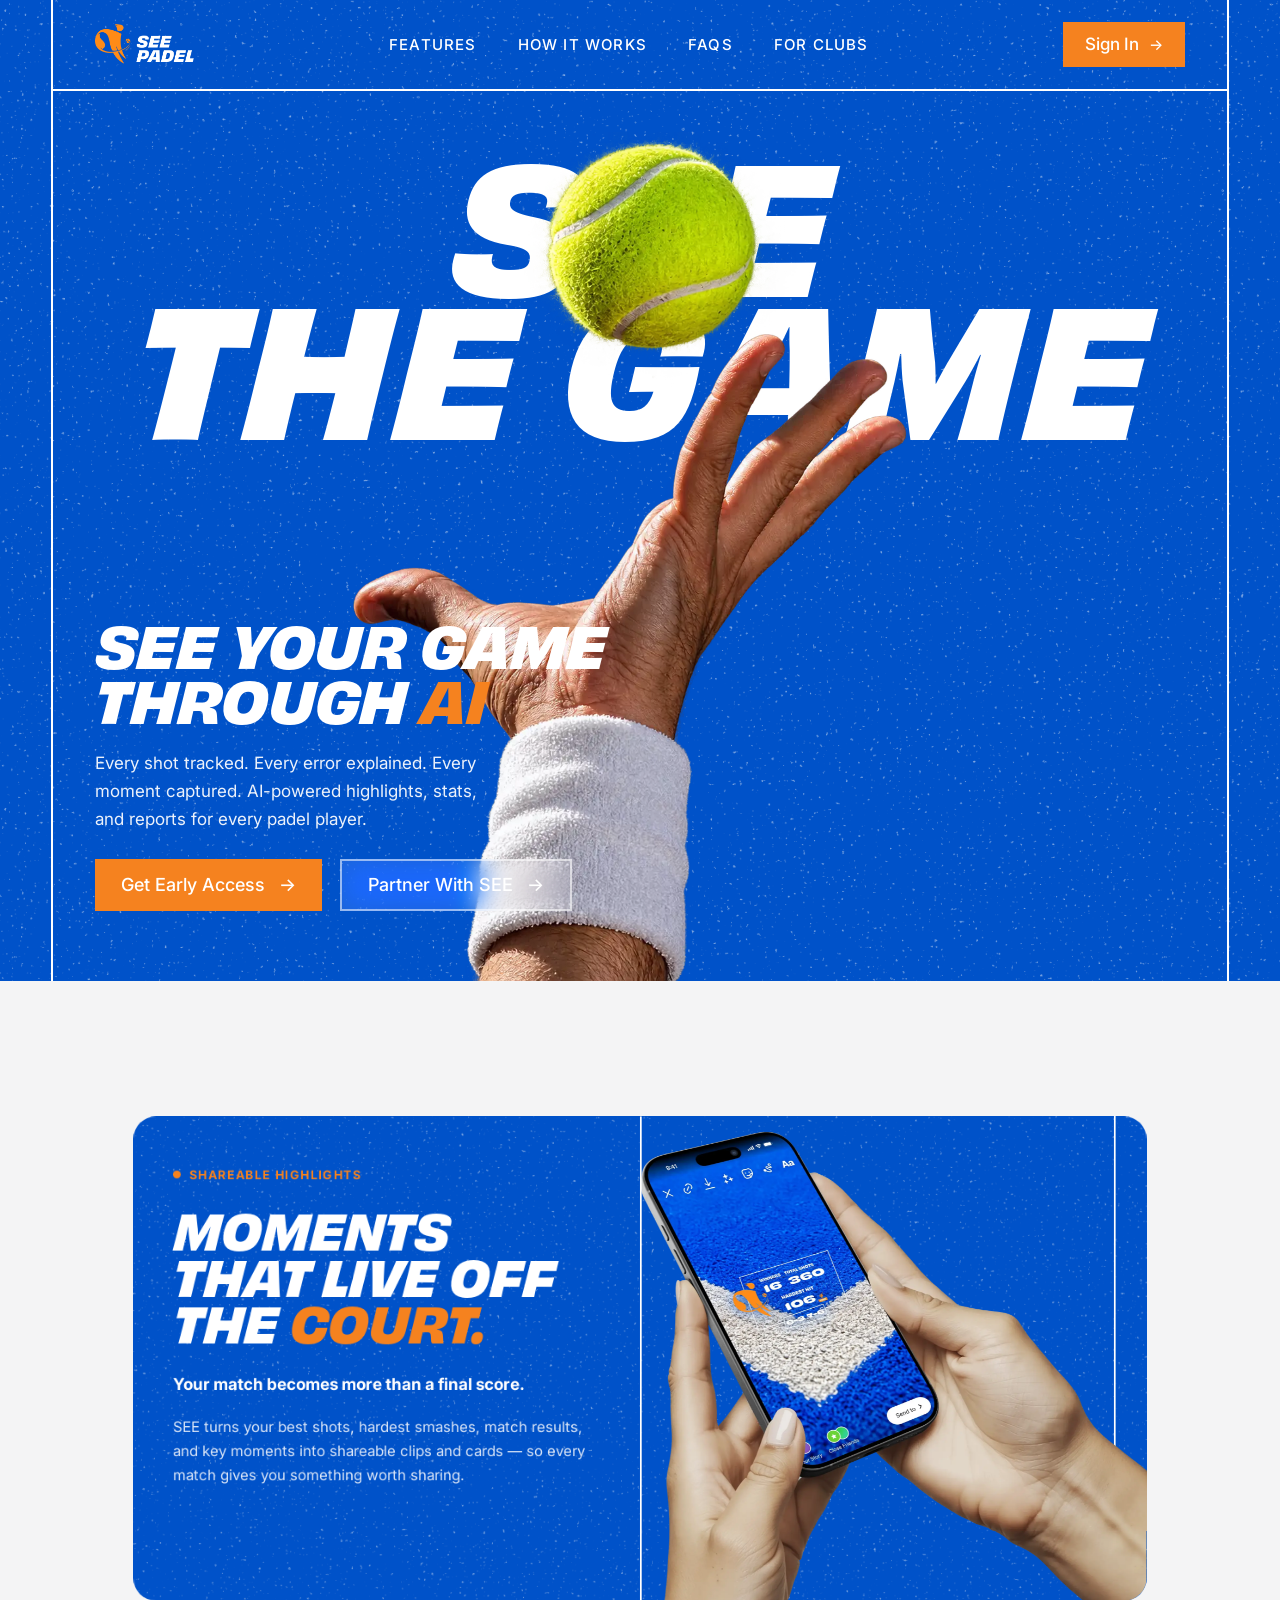
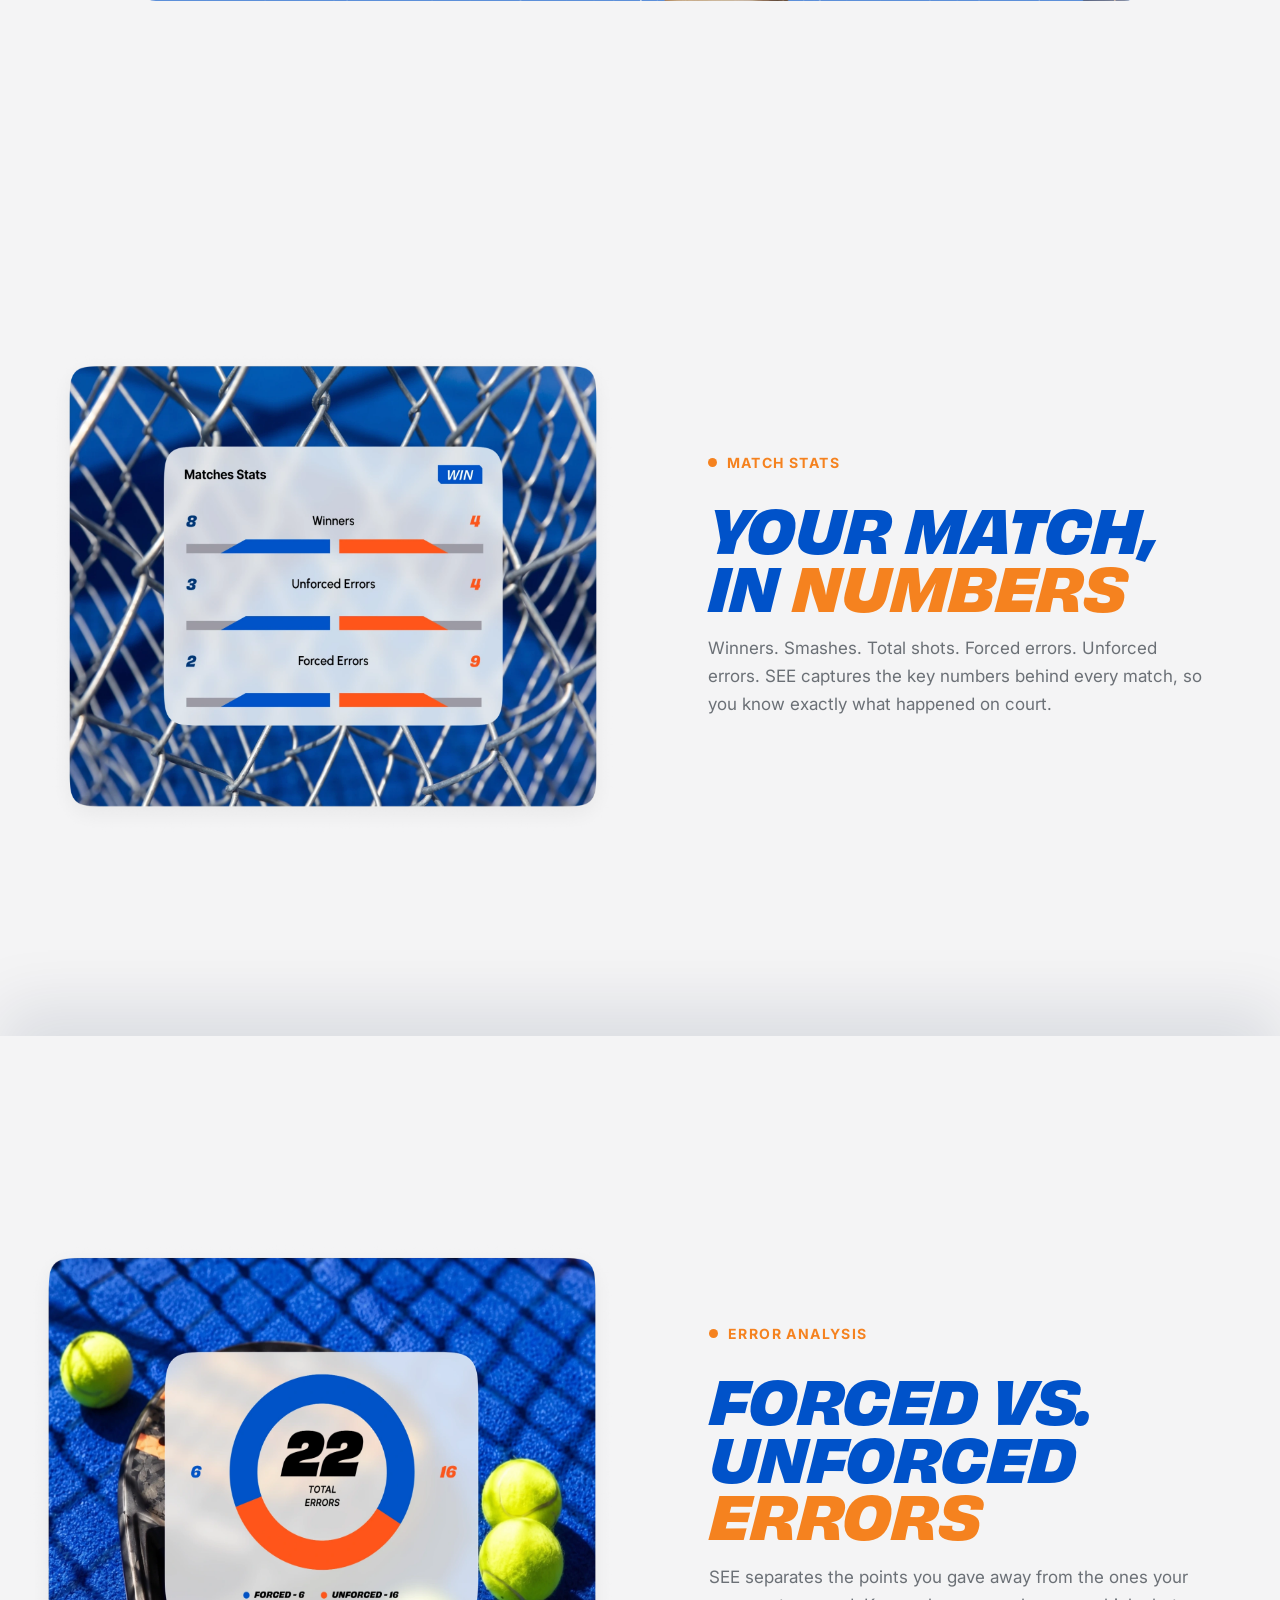
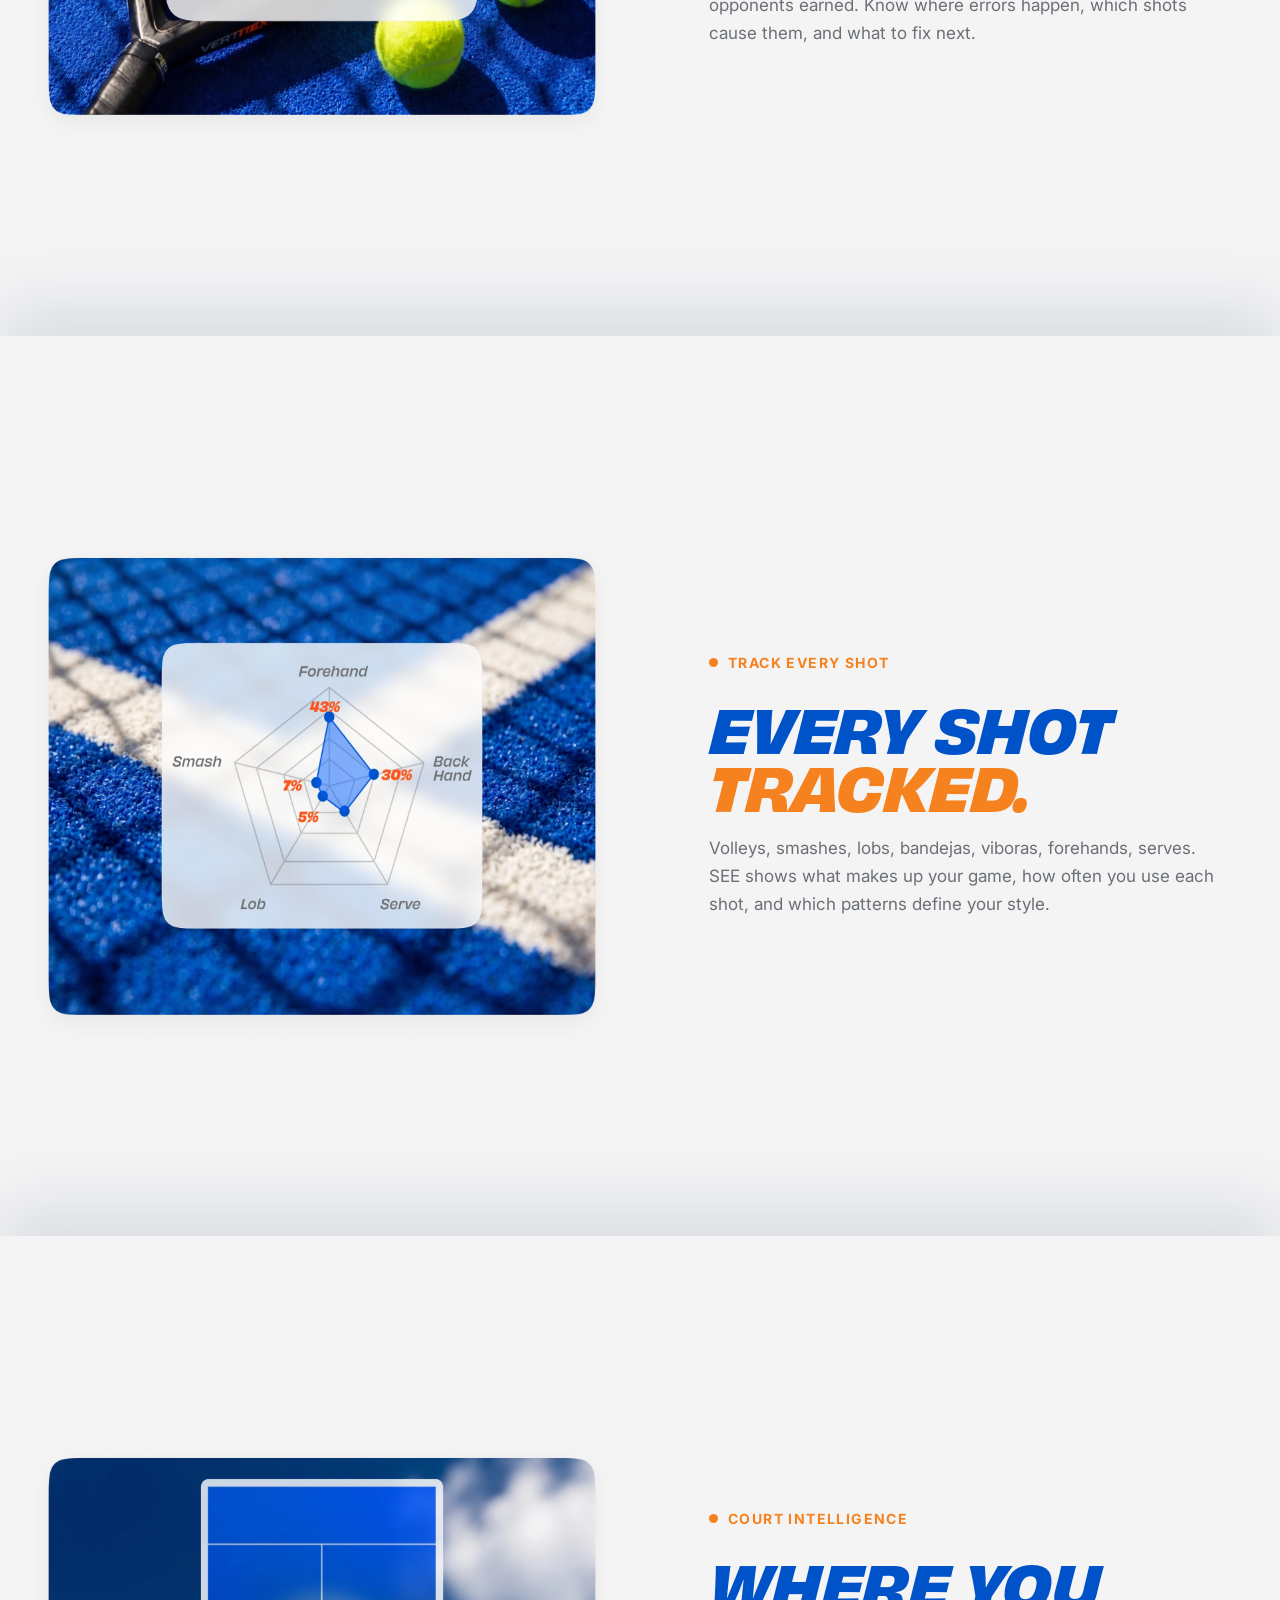
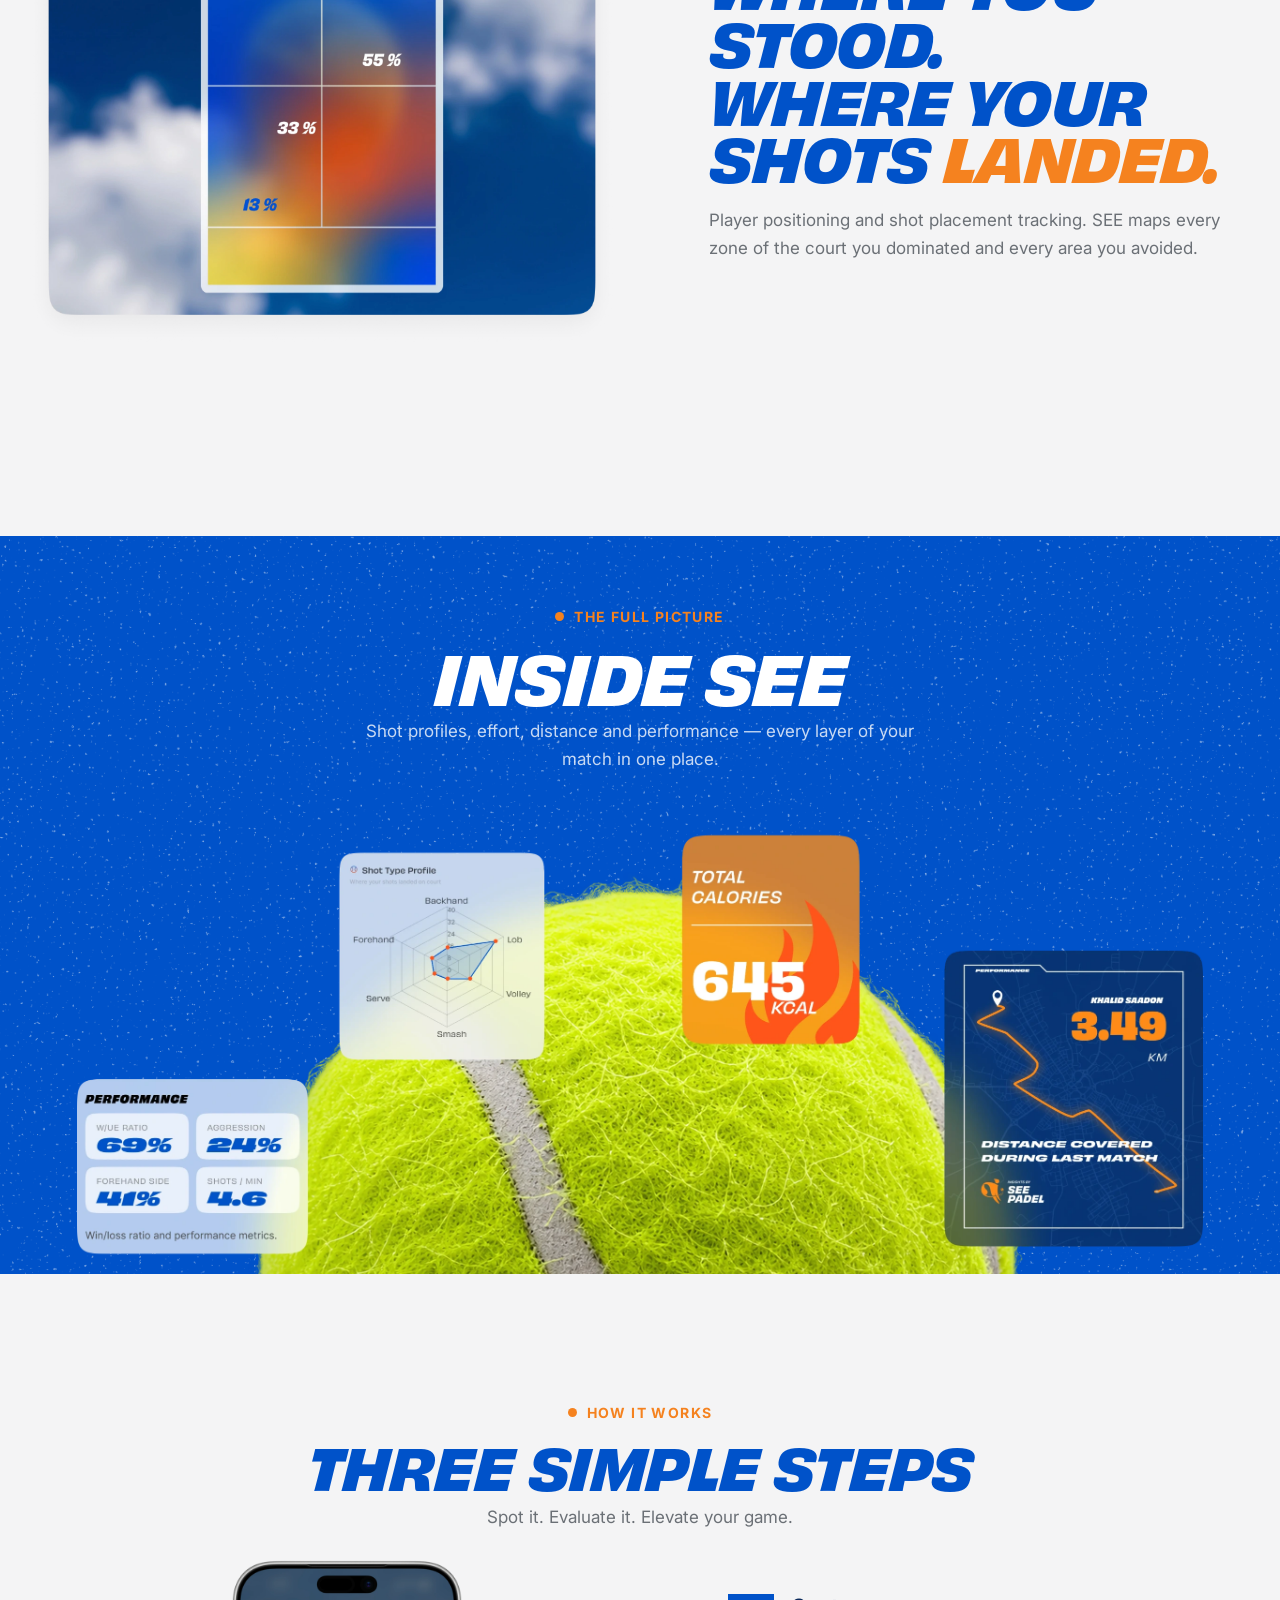
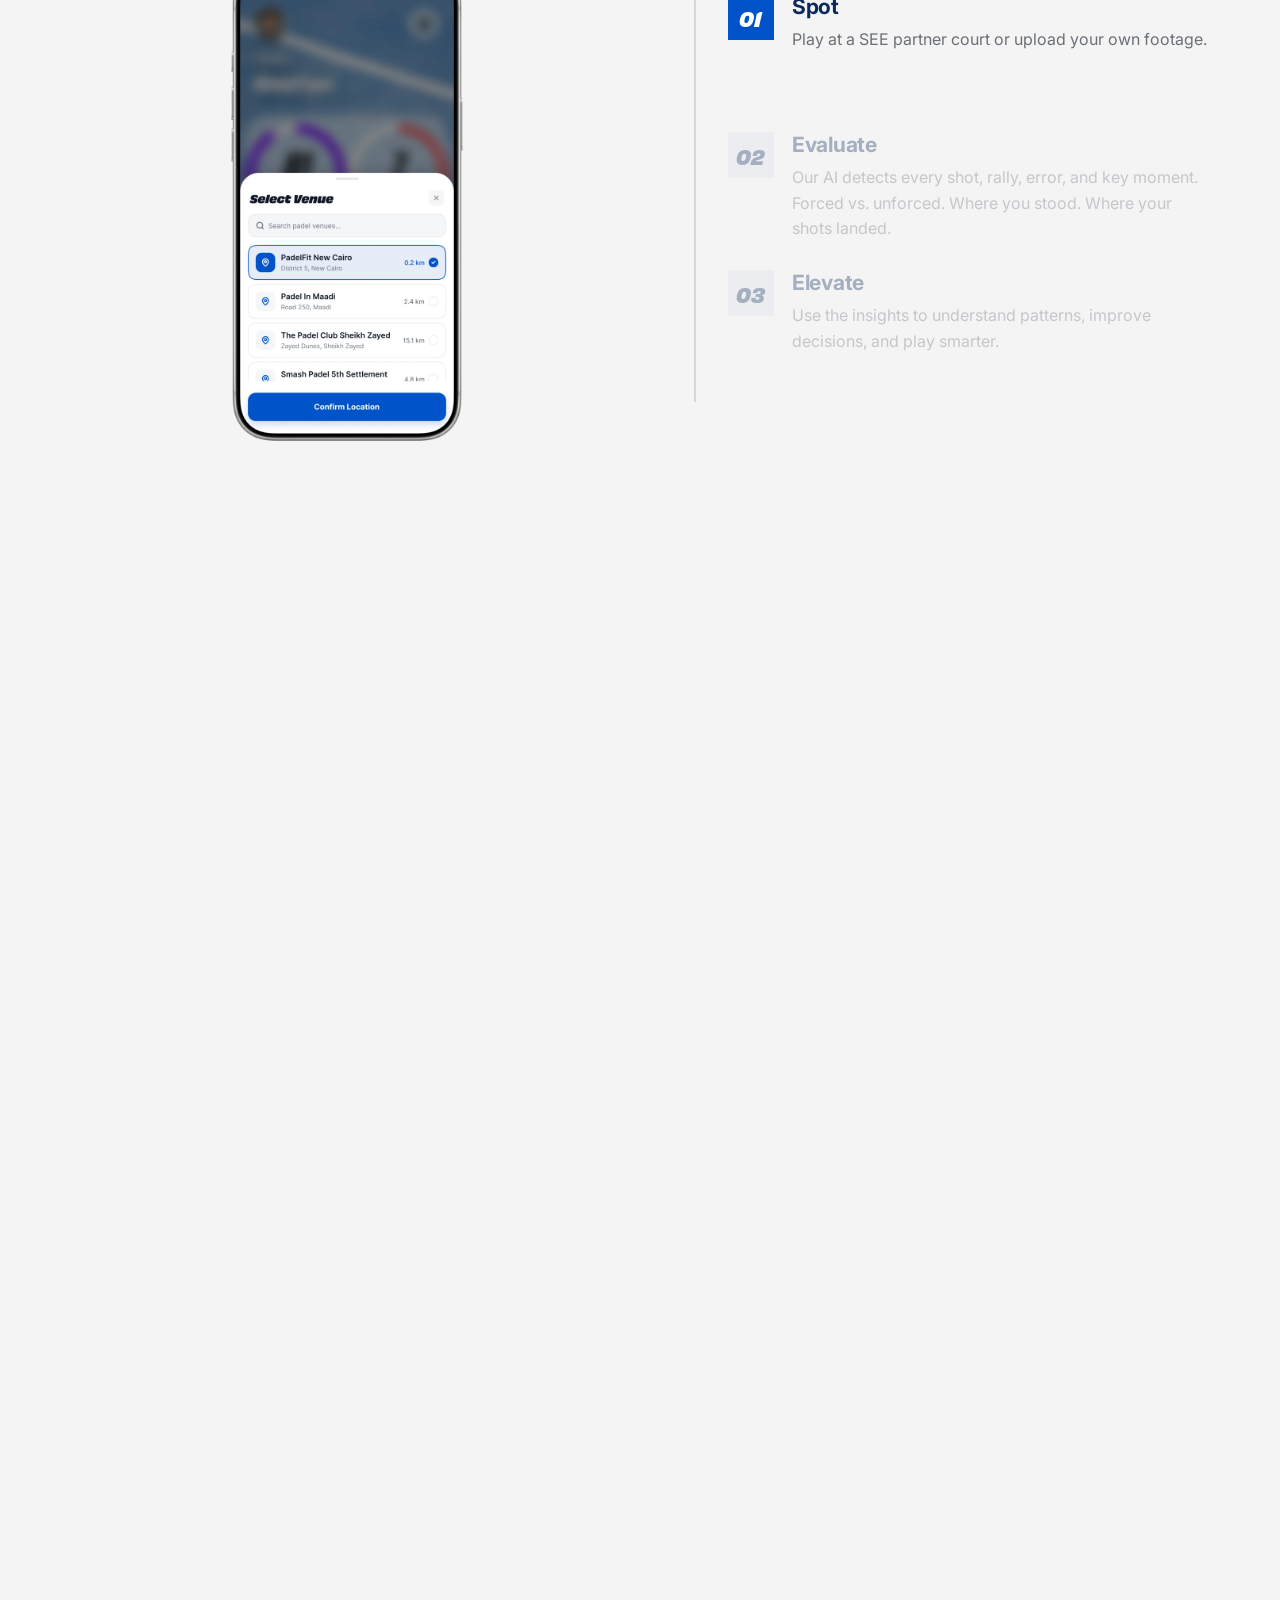
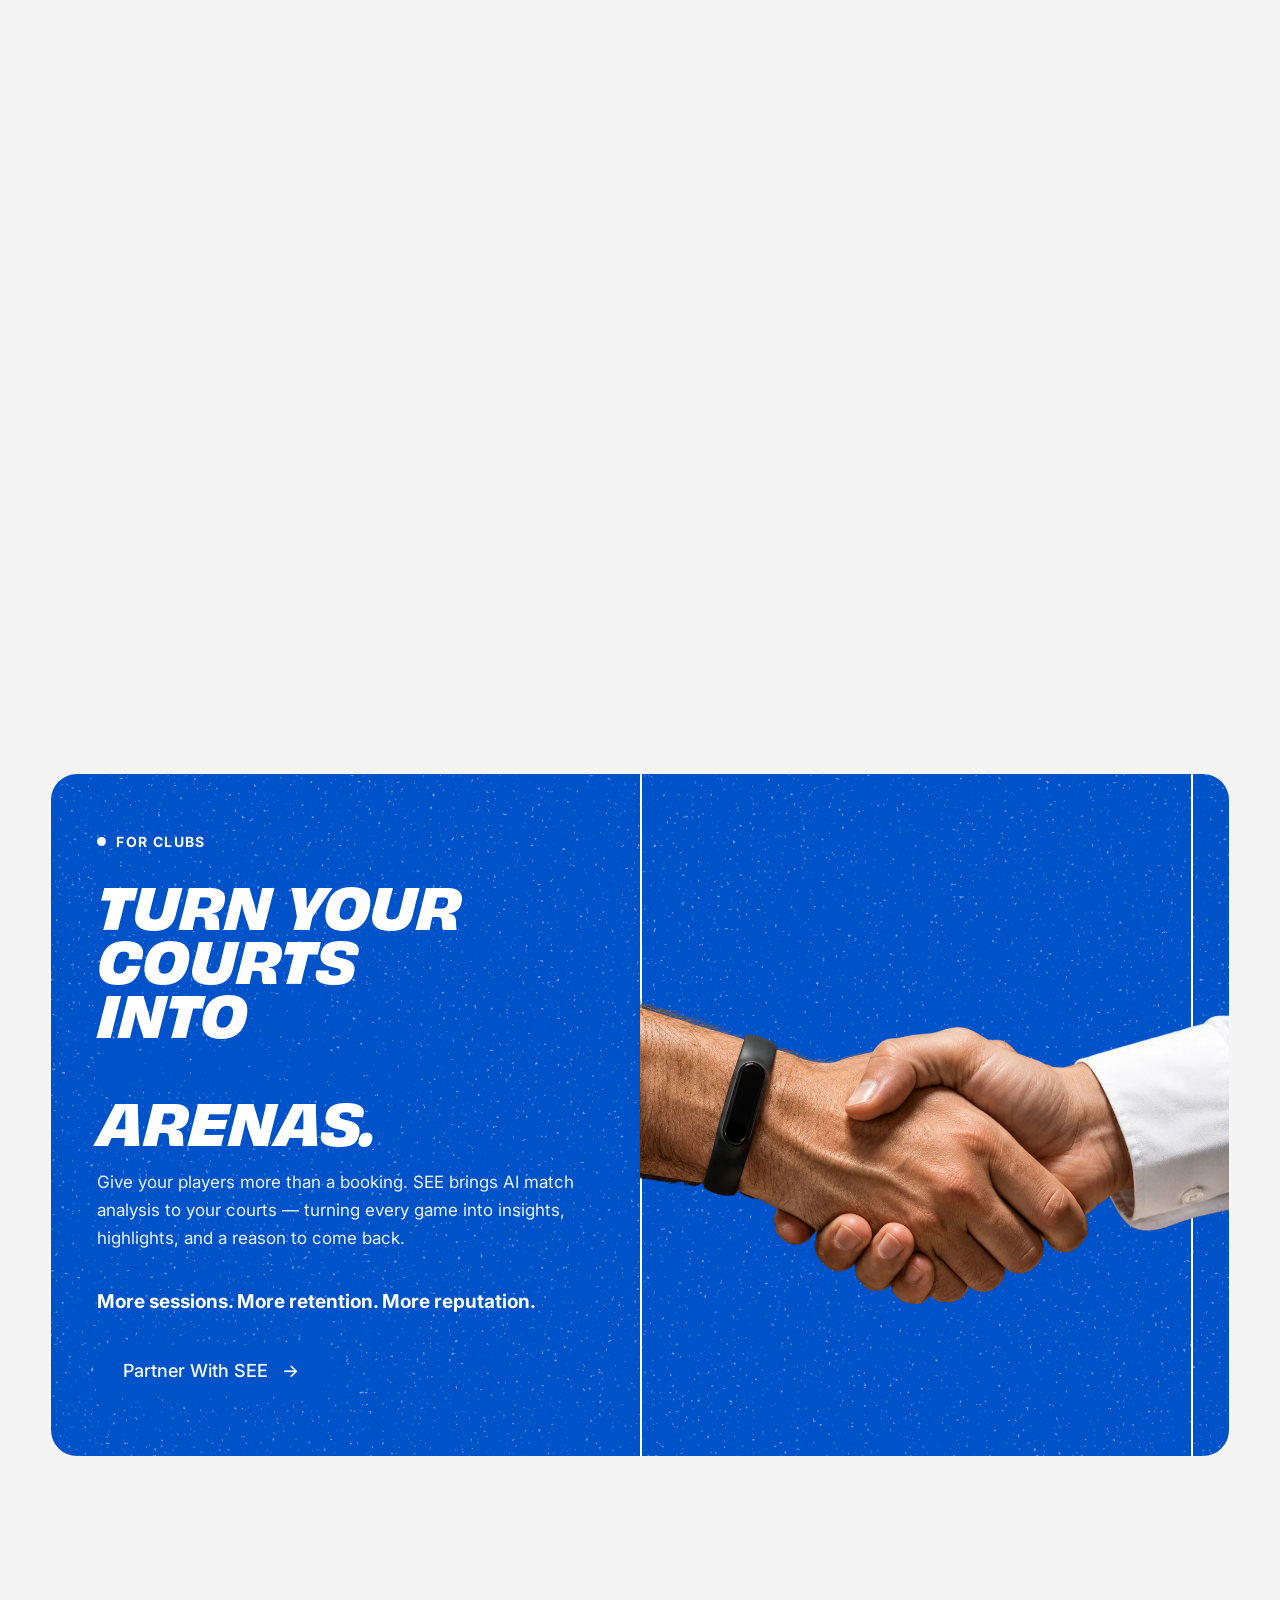
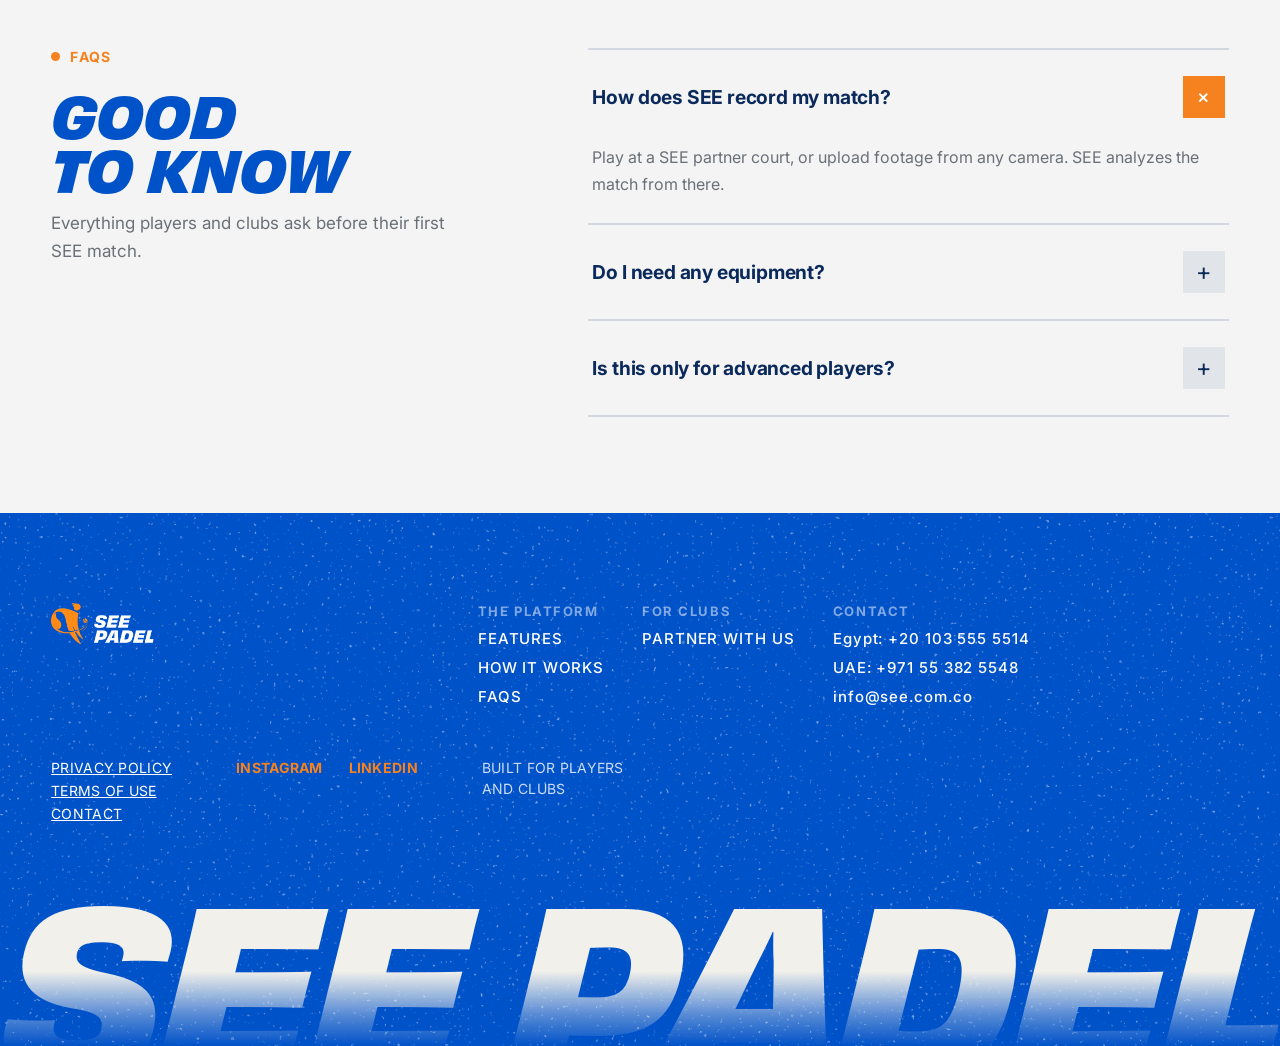
==== index.html @ aed31540 "Add See Padel landing page static site Static HTML/CSS/JS port of the See Padel prototype, including" ====
<!DOCTYPE html>
<html lang="en">
<head>
<meta charset="utf-8">
<meta name="viewport" content="width=device-width, initial-scale=1">
<title>See Padel — See your game through AI</title>
<meta name="description" content="Every shot tracked. Every error explained. Every moment captured. AI-powered highlights, stats, and reports for every padel player.">
<link rel="icon" href="./assets/logo-mark.png">
<link rel="preconnect" href="https://fonts.googleapis.com">
<link rel="preconnect" href="https://fonts.gstatic.com" crossorigin>
<link href="https://fonts.googleapis.com/css2?family=Archivo:ital,wght@0,400..900;1,400..900&family=Inter:wght@400;500;600;700&display=swap" rel="stylesheet">
<link rel="stylesheet" href="./styles.css">
</head>
<body>

<!-- Floating menu button (appears on scroll) -->
<button data-r="fab" type="button" aria-label="Menu" style="position:fixed;top:clamp(16px,2vw,26px);right:clamp(16px,3vw,34px);z-index:70;display:flex;flex-direction:column;justify-content:center;gap:5px;width:52px;height:52px;padding:0 13px;background:rgba(255,255,255,0.10);-webkit-backdrop-filter:blur(16px) saturate(150%);backdrop-filter:blur(16px) saturate(150%);border:2px solid currentColor;color:#fff;cursor:pointer;transform:translateY(calc(-100% - clamp(16px,2vw,26px) - 14px));pointer-events:none;transition:transform 460ms cubic-bezier(0.22,1,0.36,1), border-radius 380ms cubic-bezier(0.22,1,0.36,1), color 260ms ease">
  <span style="display:block;height:2px;background:currentColor"></span>
  <span style="display:block;height:2px;background:currentColor"></span>
  <span style="display:block;height:2px;background:currentColor"></span>
</button>

<div data-r="fabmenu" data-open="false" style="position:fixed;inset:0;z-index:69;display:flex;flex-direction:column;align-items:center;justify-content:center;gap:clamp(18px,3vh,34px);background:rgba(0,82,201,0.86);-webkit-backdrop-filter:blur(22px) saturate(150%);backdrop-filter:blur(22px) saturate(150%);font-family:'Obviously','Archivo',sans-serif;font-style:italic;font-weight:700;text-transform:uppercase;opacity:0;visibility:hidden;pointer-events:none;transition:opacity 320ms ease, visibility 0s linear 320ms">
  <a href="#features" data-fab-close style="font-size:clamp(30px,6vw,64px);color:#fff;line-height:1">Features</a>
  <a href="#how" data-fab-close style="font-size:clamp(30px,6vw,64px);color:#fff;line-height:1">How it works</a>
  <a href="#faqs" data-fab-close style="font-size:clamp(30px,6vw,64px);color:#fff;line-height:1">FAQs</a>
  <a href="#clubs" data-fab-close style="font-size:clamp(30px,6vw,64px);color:#fff;line-height:1">For clubs</a>
  <a href="https://tally.so/r/2Ek5Xe" target="_blank" rel="noopener" data-fab-close style="margin-top:12px;font-family:'Inter',system-ui,sans-serif;font-style:normal;font-weight:500;font-size:17px;letter-spacing:0.06em;background:#F5821F;color:#fff;padding:15px 26px;line-height:1">Sign In</a>
</div>

<!-- ============================ HERO ============================ -->
<section id="top" data-r="hero" style="position:sticky;top:0;z-index:0;background-color:#0052C9;padding:0 clamp(20px,4vw,72px);overflow:hidden;font-family:'Inter',system-ui,sans-serif">
  <div data-r="frame" style="animation:heroFrame 700ms ease both;position:relative;width:100%;margin:0 auto;border-left:2px solid #fff;border-right:2px solid #fff;display:flex;flex-direction:column">

    <header data-r="header" style="animation:heroDown 900ms cubic-bezier(0.22,1,0.36,1) 120ms both;display:flex;align-items:center;justify-content:space-between;gap:32px;padding:22px 42px;border-bottom:2px solid #fff">
      <div style="display:flex;align-items:center;gap:10px">
        <img data-r="logo" src="./assets/logo-mark.png" alt="See Padel" style="height:42px;width:auto;display:block">
      </div>
      <nav data-r="nav" data-open="false" style="display:flex;align-items:center;gap:clamp(22px,3.2vw,56px);font-size:15px;font-weight:500;letter-spacing:0.08em;text-transform:uppercase;color:#fff;white-space:nowrap">
        <a href="#features" data-nav-close>Features</a>
        <a href="#how" data-nav-close>How it works</a>
        <a href="#faqs" data-nav-close>FAQs</a>
        <a href="#clubs" data-nav-close>For clubs</a>
      </nav>
      <div style="display:flex;align-items:center;gap:12px">
        <a data-r="signin" href="https://tally.so/r/2Ek5Xe" target="_blank" rel="noopener" style="display:inline-flex;align-items:center;gap:10px;background:#F5821F;color:#fff;padding:14px 22px;font-size:17px;font-weight:500;line-height:1;white-space:nowrap">Sign In <span style="font-size:15px">&rarr;</span></a>
        <button data-r="burger" type="button" aria-label="Menu" style="display:none;flex-direction:column;justify-content:center;gap:5px;width:46px;height:46px;padding:0 11px;background:transparent;border:2px solid #fff;cursor:pointer">
          <span style="display:block;height:2px;background:#fff"></span>
          <span style="display:block;height:2px;background:#fff"></span>
          <span style="display:block;height:2px;background:#fff"></span>
        </button>
      </div>
    </header>

    <div data-r="body" style="position:relative;min-height:890px;display:flex;flex-direction:column;justify-content:space-between;gap:clamp(40px,7vh,110px);padding:clamp(24px,5vh,64px) 42px 70px">

      <div data-r="head" style="position:relative;z-index:1;display:flex;flex-direction:column;align-items:center;font-family:'Obviously','Archivo',sans-serif;font-style:italic;font-weight:700;text-transform:uppercase;color:#fff;letter-spacing:-0.03em;line-height:0.82;pointer-events:none">
        <div data-r="line" style="animation:heroLeft 1100ms cubic-bezier(0.22,1,0.36,1) 300ms both;font-size:min(13.6vw,25vh,240px)">See</div>
        <div data-r="line" style="animation:heroRight 1100ms cubic-bezier(0.22,1,0.36,1) 420ms both;font-size:min(13.6vw,25vh,240px);white-space:nowrap">The Game</div>
      </div>

      <img data-r="hand" src="./assets/hero.webp" alt="Hand tossing a padel ball" style="animation:heroHand 1300ms cubic-bezier(0.22,1,0.36,1) 480ms both;position:absolute;left:50%;transform:translateX(-50%);top:auto;bottom:0;width:796px;height:849px;max-height:100%;object-fit:contain;object-position:bottom center;z-index:2;pointer-events:none">

      <div data-r="copy" style="animation:heroUp 1000ms cubic-bezier(0.22,1,0.36,1) 700ms both;position:relative;z-index:3;max-width:640px;display:flex;flex-direction:column;gap:26px">
        <h1 style="margin:0;font-family:'Obviously','Archivo',sans-serif;font-style:italic;font-weight:700;font-size:clamp(34px,4.4vw,62px);line-height:0.98;letter-spacing:-0.02em;text-transform:uppercase;color:#fff">See your game<br>through <span style="color:#F5821F">AI</span></h1>
        <p data-r="para" style="margin:0;max-width:390px;font-size:17px;line-height:1.65;color:rgba(255,255,255,0.92);text-wrap:pretty">Every shot tracked. Every error explained. Every moment captured. AI-powered highlights, stats, and reports for every padel player.</p>
        <div data-r="cta" style="display:flex;flex-wrap:wrap;gap:18px">
          <a class="is-primary" href="https://tally.so/r/2Ek5Xe" target="_blank" rel="noopener" style="display:inline-flex;align-items:center;gap:14px;background:#F5821F;color:#fff;padding:17px 26px;font-size:18px;font-weight:500;line-height:1">Get Early Access <span>&rarr;</span></a>
          <a class="is-ghost" href="mailto:info@see.com.co?subject=Partner%20with%20SEE" style="display:inline-flex;align-items:center;gap:14px;background:rgba(255,255,255,0.10);-webkit-backdrop-filter:blur(14px) saturate(140%);backdrop-filter:blur(14px) saturate(140%);color:#fff;border:2px solid rgba(255,255,255,0.55);padding:15px 26px;font-size:18px;font-weight:500;line-height:1">Partner With SEE <span>&rarr;</span></a>
        </div>
      </div>
    </div>
  </div>
</section>

<!-- ==================== SHAREABLE HIGHLIGHTS ==================== -->
<section style="position:relative;z-index:1;background:#F4F4F5;padding:96px clamp(20px,4vw,72px);font-family:'Inter',system-ui,sans-serif">
  <div data-r="hl" style="position:relative;width:100%;margin:0 auto;display:grid;grid-template-columns:1fr 1fr;align-items:stretch;border-radius:26px;overflow:hidden;background-color:#0052C9;background-image:url('./assets/bg-noise.png');background-size:1150px auto;background-repeat:repeat;background-position:top center">

    <div style="display:flex;flex-direction:column;gap:24px;padding:clamp(40px,4.6vw,86px) clamp(28px,3.6vw,72px)">
      <div style="display:flex;align-items:center;gap:10px;color:#F5821F;font-size:14px;font-weight:700;letter-spacing:0.1em;text-transform:uppercase">
        <span style="width:9px;height:9px;border-radius:50%;background:#F5821F"></span>Shareable Highlights
      </div>
      <h2 data-r="hl-h2" style="margin:0;font-family:'Obviously','Archivo',sans-serif;font-style:italic;font-weight:700;font-size:clamp(40px,4.4vw,66px);line-height:0.96;letter-spacing:-0.02em;text-transform:uppercase;color:#fff">Moments<br>that live off<br>the <span style="color:#F5821F">court.</span></h2>
      <p style="margin:14px 0 0;font-size:19px;font-weight:700;color:#fff">Your match becomes more than a final score.</p>
      <p style="margin:0;max-width:520px;font-size:17px;line-height:1.65;color:rgba(255,255,255,0.86);text-wrap:pretty">SEE turns your best shots, hardest smashes, match results, and key moments into shareable clips and cards &mdash; so every match gives you something worth sharing.</p>
    </div>

    <div data-r="hl-card" style="position:relative;min-height:clamp(420px,44vw,700px);overflow:hidden">
      <div data-r="hl-divider" style="position:absolute;top:0;bottom:0;left:0;width:2px;background:#fff;z-index:3"></div>
      <div data-r="hl-courtline" style="position:absolute;top:0;bottom:0;right:6%;width:2px;background:#fff;z-index:1"></div>
      <img id="seepadel-hl-mockup" data-r="hl-mockup-slot" src="./assets/share-mockup.webp" loading="lazy" decoding="async" alt="Hands holding a phone sharing a padel match highlight" style="position:absolute;inset:1px 0 0 30px;width:100%;height:100%;object-fit:cover;object-position:center top;z-index:2;transform:translateY(23.4px) scale(1.1);will-change:transform">
    </div>
  </div>
</section>

<!-- ======================== FEATURES ========================= -->
<div id="features" data-r="stack" style="position:relative;z-index:1;background:#F4F4F5;overflow:visible">

  <section data-r="feat" style="position:sticky;top:0;min-height:100vh;display:grid;grid-template-columns:1.15fr minmax(320px,1fr);align-items:center;gap:60px;background:#F4F4F5;padding:96px 72px;font-family:'Inter',system-ui,sans-serif">
    <div data-r="feat-card" data-r-keep-aspect="true" style="position:relative;width:100%;aspect-ratio:1.309 / 1;overflow:visible">
      <img src="./assets/feat-match-stats-sm.webp" loading="lazy" decoding="async" alt="Match stats card over a padel court fence" style="position:absolute;top:-4.60%;left:-4.69%;display:block;width:109.39%;height:112.28%;object-fit:fill">
      <img data-r="feat-img-m" src="./assets/feat1-mobile-sm.webp" loading="lazy" decoding="async" alt="Match stats card over a padel court fence" style="display:none">
    </div>
    <div style="display:flex;flex-direction:column;gap:24px;max-width:620px">
      <div style="display:flex;align-items:center;gap:10px;color:#F5821F;font-size:14px;font-weight:700;letter-spacing:0.1em;text-transform:uppercase">
        <span style="width:9px;height:9px;border-radius:50%;background:#F5821F"></span>Match Stats
      </div>
      <h2 data-r="feat-h2" style="margin:0;font-family:'Obviously','Archivo',sans-serif;font-style:italic;font-weight:700;font-size:clamp(40px,4.6vw,68px);line-height:0.98;letter-spacing:-0.02em;text-transform:uppercase;color:#0052C9">Your match,<br>in <span style="color:#F5821F">numbers</span></h2>
      <p style="margin:0;max-width:540px;font-size:17px;line-height:1.65;color:#6B7076;text-wrap:pretty">Winners. Smashes. Total shots. Forced errors. Unforced errors. SEE captures the key numbers behind every match, so you know exactly what happened on court.</p>
    </div>
  </section>

  <section data-r="feat" style="position:sticky;top:0;min-height:100vh;display:grid;grid-template-columns:1.15fr minmax(320px,1fr);align-items:center;gap:60px;background:#F4F4F5;padding:96px clamp(20px,4vw,72px);box-shadow:0 -30px 60px rgba(10,30,70,0.10);font-family:'Inter',system-ui,sans-serif">
    <div data-r="feat-card" data-r-keep-aspect="true" style="position:relative;width:100%;aspect-ratio:1.309 / 1;overflow:visible">
      <img src="./assets/feat-error-analysis-sm.webp" loading="lazy" decoding="async" alt="Error breakdown card over a padel court with racket and balls" style="position:absolute;top:-4.60%;left:-4.69%;display:block;width:109.39%;height:112.28%;object-fit:fill">
      <img data-r="feat-img-m" src="./assets/feat2-mobile-sm.webp" loading="lazy" decoding="async" alt="Error breakdown card over a padel court with racket and balls" style="display:none">
    </div>
    <div style="display:flex;flex-direction:column;gap:24px;max-width:620px">
      <div style="display:flex;align-items:center;gap:10px;color:#F5821F;font-size:14px;font-weight:700;letter-spacing:0.1em;text-transform:uppercase">
        <span style="width:9px;height:9px;border-radius:50%;background:#F5821F"></span>Error Analysis
      </div>
      <h2 data-r="feat-h2" style="margin:0;font-family:'Obviously','Archivo',sans-serif;font-style:italic;font-weight:700;font-size:clamp(40px,4.6vw,68px);line-height:0.98;letter-spacing:-0.02em;text-transform:uppercase;color:#0052C9">Forced vs.<br>unforced <span style="color:#F5821F">errors</span></h2>
      <p style="margin:0;max-width:540px;font-size:17px;line-height:1.65;color:#6B7076;text-wrap:pretty">SEE separates the points you gave away from the ones your opponents earned. Know where errors happen, which shots cause them, and what to fix next.</p>
    </div>
  </section>

  <section data-r="feat" style="position:sticky;top:0;min-height:100vh;display:grid;grid-template-columns:1.15fr minmax(320px,1fr);align-items:center;gap:60px;background:#F4F4F5;padding:96px clamp(20px,4vw,72px);box-shadow:0 -30px 60px rgba(10,30,70,0.10);font-family:'Inter',system-ui,sans-serif">
    <div data-r="feat-card" data-r-keep-aspect="true" style="position:relative;width:100%;aspect-ratio:1.309 / 1;overflow:visible">
      <img src="./assets/feat-shot-type-sm.webp" loading="lazy" decoding="async" alt="Shot type radar chart card over a padel court" style="position:absolute;top:-4.60%;left:-4.69%;display:block;width:109.39%;height:112.28%;object-fit:fill">
      <img data-r="feat-img-m" src="./assets/feat3-mobile-sm.webp" loading="lazy" decoding="async" alt="Shot type radar chart card over a padel court" style="display:none">
    </div>
    <div style="display:flex;flex-direction:column;gap:24px;max-width:620px">
      <div style="display:flex;align-items:center;gap:10px;color:#F5821F;font-size:14px;font-weight:700;letter-spacing:0.1em;text-transform:uppercase">
        <span style="width:9px;height:9px;border-radius:50%;background:#F5821F"></span>Track every shot
      </div>
      <h2 data-r="feat-h2" style="margin:0;font-family:'Obviously','Archivo',sans-serif;font-style:italic;font-weight:700;font-size:clamp(40px,4.6vw,68px);line-height:0.98;letter-spacing:-0.02em;text-transform:uppercase;color:#0052C9">Every shot<br><span style="color:#F5821F">tracked.</span></h2>
      <p style="margin:0;max-width:540px;font-size:17px;line-height:1.65;color:#6B7076;text-wrap:pretty">Volleys, smashes, lobs, bandejas, viboras, forehands, serves. SEE shows what makes up your game, how often you use each shot, and which patterns define your style.</p>
    </div>
  </section>

  <section data-r="feat" style="position:sticky;top:0;min-height:100vh;display:grid;grid-template-columns:1.15fr minmax(320px,1fr);align-items:center;gap:60px;background:#F4F4F5;padding:96px clamp(20px,4vw,72px);box-shadow:0 -30px 60px rgba(10,30,70,0.10);font-family:'Inter',system-ui,sans-serif">
    <div data-r="feat-card" data-r-keep-aspect="true" style="position:relative;width:100%;aspect-ratio:1.309 / 1;overflow:visible">
      <img src="./assets/feat-heatmap-sm.webp" loading="lazy" decoding="async" alt="Court heatmap card showing player positioning zones" style="position:absolute;top:-4.60%;left:-4.69%;display:block;width:109.39%;height:112.28%;object-fit:fill">
      <img data-r="feat-img-m" src="./assets/feat4-mobile-sm.webp" loading="lazy" decoding="async" alt="Court heatmap card showing player positioning zones" style="display:none">
    </div>
    <div style="display:flex;flex-direction:column;gap:24px;max-width:620px">
      <div style="display:flex;align-items:center;gap:10px;color:#F5821F;font-size:14px;font-weight:700;letter-spacing:0.1em;text-transform:uppercase">
        <span style="width:9px;height:9px;border-radius:50%;background:#F5821F"></span>Court Intelligence
      </div>
      <h2 data-r="feat-h2" style="margin:0;font-family:'Obviously','Archivo',sans-serif;font-style:italic;font-weight:700;font-size:clamp(40px,4.6vw,68px);line-height:0.98;letter-spacing:-0.02em;text-transform:uppercase;color:#0052C9">Where you stood.<br>Where your shots <span style="color:#F5821F">landed.</span></h2>
      <p style="margin:0;max-width:540px;font-size:17px;line-height:1.65;color:#6B7076;text-wrap:pretty">Player positioning and shot placement tracking. SEE maps every zone of the court you dominated and every area you avoided.</p>
    </div>
  </section>

  <section data-r="inside" style="position:relative;overflow:hidden;background-color:#0052C9;background-image:url('./assets/bg-noise.png');background-size:1150px auto;background-repeat:repeat;background-position:top center;padding:clamp(64px,8vh,110px) 0 0;font-family:'Inter',system-ui,sans-serif">
    <div style="display:flex;flex-direction:column;align-items:center;gap:14px;text-align:center;padding:0 clamp(20px,4vw,72px)">
      <div style="display:flex;align-items:center;gap:10px;color:#F5821F;font-size:14px;font-weight:700;letter-spacing:0.1em;text-transform:uppercase">
        <span style="width:9px;height:9px;border-radius:50%;background:#F5821F"></span>The full picture
      </div>
      <h2 data-r="inside-h2" style="margin:0;font-family:'Obviously','Archivo',sans-serif;font-style:italic;font-weight:700;font-size:clamp(38px,5.2vw,76px);line-height:0.98;letter-spacing:-0.02em;text-transform:uppercase;color:#FFFFFF">Inside SEE</h2>
      <p style="margin:0;max-width:560px;font-size:17px;line-height:1.6;color:rgba(255,255,255,0.78);text-wrap:pretty">Shot profiles, effort, distance and performance &mdash; every layer of your match in one place.</p>
    </div>
    <img data-r="inside-img" src="./assets/inside-see-sm.webp" loading="lazy" decoding="async" alt="Padel ball surrounded by SEE stat cards: shot type profile, total calories, distance covered and performance metrics" style="display:block;width:88%;max-width:1500px;height:auto;margin:clamp(40px,6vh,84px) auto 0">
    <img data-r="inside-img-m" src="./assets/inside-see-mobile.webp" loading="lazy" decoding="async" alt="Padel ball surrounded by SEE stat cards on mobile" style="display:none">
  </section>
</div>

<!-- ======================= HOW IT WORKS ======================= -->
<section id="how" data-r="steps-wrap" style="position:relative;height:300vh;background:#F4F4F5;font-family:'Inter',system-ui,sans-serif">
  <div data-r="steps" style="position:sticky;top:0;height:100svh;display:flex;flex-direction:column;justify-content:center;gap:clamp(20px,3vh,40px);padding:clamp(28px,4.5vh,64px) clamp(20px,4vw,72px);overflow:hidden">

    <div style="display:flex;flex-direction:column;align-items:center;gap:14px;text-align:center">
      <div style="display:flex;align-items:center;gap:10px;color:#F5821F;font-size:14px;font-weight:700;letter-spacing:0.1em;text-transform:uppercase">
        <span style="width:9px;height:9px;border-radius:50%;background:#F5821F"></span>How it works
      </div>
      <h2 data-r="steps-h2" style="margin:0;font-family:'Obviously','Archivo',sans-serif;font-style:italic;font-weight:700;font-size:clamp(38px,4.4vw,64px);line-height:0.98;letter-spacing:-0.02em;text-transform:uppercase;color:#0052C9">Three simple steps</h2>
      <p style="margin:0;max-width:560px;font-size:17px;line-height:1.6;color:#6B7076;text-wrap:pretty">Spot it. Evaluate it. Elevate your game.</p>
    </div>

    <div data-r="steps-grid" style="display:grid;grid-template-columns:1.05fr minmax(320px,0.95fr);align-items:center;gap:clamp(28px,4vw,72px);width:100%;min-height:0">

      <div data-r="steps-media" style="position:relative;width:100%;height:min(64svh,calc(100vw * 0.38))">
        <img src="./assets/step1-sm.webp" loading="lazy" decoding="async" alt="Selecting a padel venue in the SEE app" data-r="step-img" data-step="0" style="position:absolute;inset:0;width:100%;height:100%;object-fit:contain;transition:opacity 480ms ease">
        <img src="./assets/step2-sm.webp" loading="lazy" decoding="async" alt="Live match stats and shot map in the SEE app" data-r="step-img" data-step="1" style="position:absolute;inset:0;width:100%;height:100%;object-fit:contain;opacity:0;transition:opacity 480ms ease">
        <img src="./assets/step3-sm.webp" loading="lazy" decoding="async" alt="Player dashboard with wins, shot totals and error breakdown in the SEE app" data-r="step-img" data-step="2" style="position:absolute;inset:0;width:100%;height:100%;object-fit:contain;opacity:0;transition:opacity 480ms ease">
      </div>

      <div data-r="steps-list" style="position:relative;display:flex;flex-direction:column;justify-content:space-between;height:clamp(360px,46vh,520px);gap:0;padding-left:34px">
        <div style="position:absolute;left:0;top:6px;bottom:6px;width:2px;background:rgba(11,42,91,0.14)"></div>
        <div data-r="steps-rail" style="position:absolute;left:0;top:6px;width:2px;height:0;background:#0052C9;transition:height 420ms ease"></div>

        <div data-r="step" data-step="0" style="flex:1 1 0;min-height:0;align-items:flex-start;display:flex;gap:18px;opacity:1;transition:opacity 380ms ease">
          <div data-r="step-num" style="flex:0 0 auto;width:46px;height:46px;display:grid;place-items:center;font-family:'Obviously','Archivo',sans-serif;font-style:italic;font-weight:700;font-size:19px;color:#fff;background:#0052C9">01</div>
          <div style="display:flex;flex-direction:column;gap:8px">
            <h3 style="margin:0;font-size:21px;font-weight:700;letter-spacing:-0.01em;color:#0B2A5B">Spot</h3>
            <p style="margin:0;max-width:440px;font-size:16px;line-height:1.6;color:#6B7076;text-wrap:pretty">Play at a SEE partner court or upload your own footage.</p>
          </div>
          <img src="./assets/step1-sm.webp" loading="lazy" decoding="async" alt="Selecting a padel venue in the SEE app" data-r="step-media" style="display:none">
        </div>

        <div data-r="step" data-step="1" style="flex:1 1 0;min-height:0;align-items:flex-start;display:flex;gap:18px;opacity:0.42;transition:opacity 380ms ease">
          <div data-r="step-num" style="flex:0 0 auto;width:46px;height:46px;display:grid;place-items:center;font-family:'Obviously','Archivo',sans-serif;font-style:italic;font-weight:700;font-size:19px;color:#0B2A5B;background:rgba(11,42,91,0.10)">02</div>
          <div style="display:flex;flex-direction:column;gap:8px">
            <h3 style="margin:0;font-size:21px;font-weight:700;letter-spacing:-0.01em;color:#0B2A5B">Evaluate</h3>
            <p style="margin:0;max-width:440px;font-size:16px;line-height:1.6;color:#6B7076;text-wrap:pretty">Our AI detects every shot, rally, error, and key moment. Forced vs. unforced. Where you stood. Where your shots landed.</p>
          </div>
          <img src="./assets/step2-sm.webp" loading="lazy" decoding="async" alt="Live match stats and shot map in the SEE app" data-r="step-media" style="display:none">
        </div>

        <div data-r="step" data-step="2" style="flex:1 1 0;min-height:0;align-items:flex-start;display:flex;gap:18px;opacity:0.42;transition:opacity 380ms ease">
          <div data-r="step-num" style="flex:0 0 auto;width:46px;height:46px;display:grid;place-items:center;font-family:'Obviously','Archivo',sans-serif;font-style:italic;font-weight:700;font-size:19px;color:#0B2A5B;background:rgba(11,42,91,0.10)">03</div>
          <div style="display:flex;flex-direction:column;gap:8px">
            <h3 style="margin:0;font-size:21px;font-weight:700;letter-spacing:-0.01em;color:#0B2A5B">Elevate</h3>
            <p style="margin:0;max-width:440px;font-size:16px;line-height:1.6;color:#6B7076;text-wrap:pretty">Use the insights to understand patterns, improve decisions, and play smarter.</p>
          </div>
          <img src="./assets/step3-sm.webp" loading="lazy" decoding="async" alt="Player dashboard with wins, shot totals and error breakdown in the SEE app" data-r="step-media" style="display:none">
        </div>
      </div>
    </div>
  </div>
</section>

<!-- ========================= FOR CLUBS ========================= -->
<section id="clubs" style="background:#F4F4F5;padding:0 clamp(20px,4vw,72px) 96px;font-family:'Inter',system-ui,sans-serif">
  <div data-r="cta-panel" style="position:relative;width:100%;margin:0 auto;display:grid;grid-template-columns:1fr 1fr;align-items:stretch;border-radius:26px;overflow:hidden;background-color:#F5821F;background-image:url('./assets/bg-noise.png');background-size:1150px auto;background-repeat:repeat;background-position:top center">

    <div style="display:flex;flex-direction:column;gap:24px;padding:clamp(40px,4.6vw,86px) clamp(28px,3.6vw,72px)">
      <div style="display:flex;align-items:center;gap:10px;color:#fff;font-size:14px;font-weight:700;letter-spacing:0.1em;text-transform:uppercase">
        <span style="width:9px;height:9px;border-radius:50%;background:#fff"></span>For clubs
      </div>
      <h2 data-r="cta-h2" style="margin:0;font-family:'Obviously','Archivo',sans-serif;font-style:italic;font-weight:700;font-size:clamp(40px,4.4vw,66px);line-height:0.96;letter-spacing:-0.02em;text-transform:uppercase;color:#fff">Turn your courts<br>into <span style="color:#0052C9">AI-powered</span><br>arenas.</h2>
      <p style="margin:0;max-width:520px;font-size:17px;line-height:1.65;color:rgba(255,255,255,0.92);text-wrap:pretty">Give your players more than a booking. SEE brings AI match analysis to your courts &mdash; turning every game into insights, highlights, and a reason to come back.</p>
      <p style="margin:14px 0 0;font-size:19px;font-weight:700;color:#fff">More sessions. More retention. More reputation.</p>
      <div data-r="cta2-buttons" style="display:flex;flex-wrap:wrap;gap:18px;margin-top:8px">
        <a href="mailto:info@see.com.co?subject=Partner%20with%20SEE" style="display:inline-flex;align-items:center;gap:14px;background:#0052C9;color:#fff;padding:17px 26px;font-size:18px;font-weight:500;line-height:1">Partner With SEE <span>&rarr;</span></a>
      </div>
    </div>

    <div data-r="cta-card" style="position:relative;min-height:clamp(420px,44vw,700px);overflow:hidden">
      <div data-r="cta-divider" style="position:absolute;top:0;bottom:0;left:0;width:2px;background:#fff;z-index:1"></div>
      <div data-r="cta-courtline" style="position:absolute;top:0;bottom:0;right:6%;width:2px;background:#fff;z-index:1"></div>
      <div id="seepadel-cta-mockup" style="position:absolute;inset:0;width:100%;height:100%;z-index:2;overflow:hidden">
        <img src="./assets/cta-mockup.webp" loading="lazy" decoding="async" alt="A club court running SEE match analysis" style="position:absolute;left:1px;top:0;width:100%;height:100%;object-fit:contain;transform:translateY(4.86%) scale(1.0971);transform-origin:center center">
      </div>
    </div>
  </div>
</section>

<!-- =========================== FAQs =========================== -->
<section id="faqs" data-r="faq-wrap" style="background:#F4F4F5;padding:96px clamp(20px,4vw,72px);font-family:'Inter',system-ui,sans-serif">
  <div data-r="faq" style="display:grid;grid-template-columns:0.85fr 1.15fr;gap:clamp(32px,5vw,88px);align-items:start;width:100%">

    <div style="display:flex;flex-direction:column;gap:18px">
      <div style="display:flex;align-items:center;gap:10px;color:#F5821F;font-size:14px;font-weight:700;letter-spacing:0.1em;text-transform:uppercase">
        <span style="width:9px;height:9px;border-radius:50%;background:#F5821F"></span>FAQs
      </div>
      <h2 data-r="faq-h2" style="margin:0;font-family:'Obviously','Archivo',sans-serif;font-style:italic;font-weight:700;font-size:clamp(38px,4.4vw,64px);line-height:0.96;letter-spacing:-0.02em;text-transform:uppercase;color:#0052C9">Good<br>to know</h2>
      <p style="margin:0;max-width:400px;font-size:17px;line-height:1.65;color:#6B7076;text-wrap:pretty">Everything players and clubs ask before their first SEE match.</p>
    </div>

    <div style="display:flex;flex-direction:column">
      <div data-r="faq-item" data-open="true" style="border-top:2px solid rgba(11,42,91,0.14)">
        <button type="button" style="display:flex;align-items:center;justify-content:space-between;gap:24px;width:100%;padding:26px 4px;background:none;border:0;cursor:pointer;text-align:left;font-family:'Inter',system-ui,sans-serif">
          <span style="font-size:clamp(18px,1.5vw,22px);font-weight:700;letter-spacing:-0.01em;color:#0B2A5B">How does SEE record my match?</span>
          <span data-r="faq-icon" style="flex:0 0 auto;width:42px;height:42px;display:grid;place-items:center;font-size:24px;line-height:1;transition:background 280ms ease,color 280ms ease"><span data-r="faq-glyph" style="display:block;line-height:1;transition:transform 280ms ease">+</span></span>
        </button>
        <div data-r="faq-panel" style="overflow:hidden;transition:max-height 380ms ease,opacity 300ms ease">
          <p style="margin:0;max-width:640px;padding:0 4px 26px;font-size:16px;line-height:1.65;color:#6B7076;text-wrap:pretty">Play at a SEE partner court, or upload footage from any camera. SEE analyzes the match from there.</p>
        </div>
      </div>

      <div data-r="faq-item" style="border-top:2px solid rgba(11,42,91,0.14)">
        <button type="button" style="display:flex;align-items:center;justify-content:space-between;gap:24px;width:100%;padding:26px 4px;background:none;border:0;cursor:pointer;text-align:left;font-family:'Inter',system-ui,sans-serif">
          <span style="font-size:clamp(18px,1.5vw,22px);font-weight:700;letter-spacing:-0.01em;color:#0B2A5B">Do I need any equipment?</span>
          <span data-r="faq-icon" style="flex:0 0 auto;width:42px;height:42px;display:grid;place-items:center;font-size:24px;line-height:1;transition:background 280ms ease,color 280ms ease"><span data-r="faq-glyph" style="display:block;line-height:1;transition:transform 280ms ease">+</span></span>
        </button>
        <div data-r="faq-panel" style="overflow:hidden;transition:max-height 380ms ease,opacity 300ms ease">
          <p style="margin:0;max-width:640px;padding:0 4px 26px;font-size:16px;line-height:1.65;color:#6B7076;text-wrap:pretty">No. No wearables, no sensors. Just play &mdash; the rest is on us.</p>
        </div>
      </div>

      <div data-r="faq-item" style="border-top:2px solid rgba(11,42,91,0.14);border-bottom:2px solid rgba(11,42,91,0.14)">
        <button type="button" style="display:flex;align-items:center;justify-content:space-between;gap:24px;width:100%;padding:26px 4px;background:none;border:0;cursor:pointer;text-align:left;font-family:'Inter',system-ui,sans-serif">
          <span style="font-size:clamp(18px,1.5vw,22px);font-weight:700;letter-spacing:-0.01em;color:#0B2A5B">Is this only for advanced players?</span>
          <span data-r="faq-icon" style="flex:0 0 auto;width:42px;height:42px;display:grid;place-items:center;font-size:24px;line-height:1;transition:background 280ms ease,color 280ms ease"><span data-r="faq-glyph" style="display:block;line-height:1;transition:transform 280ms ease">+</span></span>
        </button>
        <div data-r="faq-panel" style="overflow:hidden;transition:max-height 380ms ease,opacity 300ms ease">
          <p style="margin:0;max-width:640px;padding:0 4px 26px;font-size:16px;line-height:1.65;color:#6B7076;text-wrap:pretty">No. SEE is built for every padel player.</p>
        </div>
      </div>
    </div>
  </div>
</section>

<!-- =========================== FOOTER =========================== -->
<footer data-r="footer" style="position:relative;overflow:hidden;display:flex;flex-direction:column;background-color:#0052C9;background-image:url('./assets/bg-noise.png');background-size:1150px auto;background-repeat:repeat;background-position:top center;padding:clamp(56px,7vw,110px) 0 0;color:#fff;font-family:'Inter',system-ui,sans-serif">

  <div data-r="footer-top" style="order:1;display:grid;grid-template-columns:1fr 2fr;gap:clamp(28px,4vw,64px);align-items:start;padding:0 clamp(20px,4vw,72px)">
    <img src="./assets/logo-mark.png" alt="See Padel" style="height:44px;width:auto;display:block;margin-bottom:clamp(24px,3vw,44px)">

    <div data-r="footer-nav" style="display:flex;align-items:flex-start;gap:clamp(24px,3vw,52px);font-size:15px;font-weight:500;letter-spacing:0.06em;text-transform:uppercase">
      <div style="display:flex;flex-direction:column;gap:10px">
        <div style="font-size:13px;font-weight:700;letter-spacing:0.12em;color:rgba(255,255,255,0.5)">The Platform</div>
        <a href="#features">Features</a>
        <a href="#how">How it works</a>
        <a href="#faqs">FAQs</a>
      </div>
      <div style="display:flex;flex-direction:column;gap:10px">
        <div style="font-size:13px;font-weight:700;letter-spacing:0.12em;color:rgba(255,255,255,0.5)">For Clubs</div>
        <a href="mailto:info@see.com.co?subject=Partner%20with%20SEE">Partner with us</a>
      </div>
      <div style="display:flex;flex-direction:column;gap:10px">
        <div style="font-size:13px;font-weight:700;letter-spacing:0.12em;color:rgba(255,255,255,0.5)">Contact</div>
        <a href="tel:+201035555514" style="text-transform:none">Egypt: +20 103 555 5514</a>
        <a href="tel:+971553825548" style="text-transform:none">UAE: +971 55 382 5548</a>
        <a href="mailto:info@see.com.co" style="text-transform:none">info@see.com.co</a>
      </div>
    </div>
  </div>

  <div data-r="footer-word" style="order:4;display:flex;justify-content:center;margin:clamp(28px,4vw,62px) 0 0;padding:0">
    <div data-r="footer-wordmark" style="font-family:'Obviously','Archivo',sans-serif;font-style:italic;font-weight:700;font-size:200px;line-height:0.78;letter-spacing:-0.035em;text-transform:uppercase;color:#F2F0EA;white-space:nowrap;transform-origin:center top;-webkit-mask-image:linear-gradient(to bottom,#000 0%,#000 56%,rgba(0,0,0,0.35) 82%,rgba(0,0,0,0) 100%);mask-image:linear-gradient(to bottom,#000 0%,#000 56%,rgba(0,0,0,0.35) 82%,rgba(0,0,0,0) 100%)">See Padel</div>
  </div>

  <div data-r="footer-bottom" style="order:2;display:flex;flex-wrap:wrap;gap:clamp(32px,5vw,90px);align-items:flex-start;margin-top:clamp(32px,4vw,60px);padding:0 clamp(20px,4vw,72px);font-size:14px;line-height:1.5;letter-spacing:0.02em;text-transform:uppercase;color:rgba(255,255,255,0.8)">
    <div data-r="footer-nav-m" style="display:none;flex-wrap:wrap;align-items:flex-start;gap:26px 34px;font-size:15px;font-weight:500;letter-spacing:0.06em;text-transform:uppercase">
      <div style="display:flex;flex-direction:column;gap:10px">
        <div style="font-size:13px;font-weight:700;letter-spacing:0.12em;color:rgba(255,255,255,0.5)">The Platform</div>
        <a href="#features">Features</a>
        <a href="#how">How it works</a>
        <a href="#faqs">FAQs</a>
      </div>
      <div style="display:flex;flex-direction:column;gap:10px">
        <div style="font-size:13px;font-weight:700;letter-spacing:0.12em;color:rgba(255,255,255,0.5)">For Clubs</div>
        <a href="mailto:info@see.com.co?subject=Partner%20with%20SEE">Partner with us</a>
      </div>
      <div style="display:flex;flex-direction:column;gap:10px">
        <div style="font-size:13px;font-weight:700;letter-spacing:0.12em;color:rgba(255,255,255,0.5)">Contact</div>
        <a href="tel:+201035555514" style="text-transform:none">Egypt: +20 103 555 5514</a>
        <a href="tel:+971553825548" style="text-transform:none">UAE: +971 55 382 5548</a>
        <a href="mailto:info@see.com.co" style="text-transform:none">info@see.com.co</a>
      </div>
    </div>
    <div data-r="footer-copy" style="display:none">&copy; See Padel /<br>All rights reserved</div>
    <div style="display:flex;flex-direction:column;gap:2px">
      <a href="./privacy.html" style="text-decoration:underline;white-space:nowrap">Privacy policy</a>
      <a href="./privacy.html" style="text-decoration:underline">Terms of use</a>
      <a href="mailto:info@see.com.co" style="text-decoration:underline">Contact</a>
    </div>
    <div data-r="footer-social" style="display:flex;gap:26px;flex:0 0 auto;color:#F5821F;font-weight:700">
      <a href="https://www.instagram.com/see.padel?stkn=ZXd6cG1jbHEyamtx" target="_blank" rel="noopener" style="color:#F5821F">Instagram</a>
      <a href="https://ae.linkedin.com/company/sports-educations-enhancer" target="_blank" rel="noopener" style="color:#F5821F">LinkedIn</a>
    </div>
    <div>Built for players<br>and clubs</div>
  </div>

  <div data-r="footer-copy-m" style="display:none;order:3;position:relative;z-index:2;margin-top:clamp(28px,3vw,48px);padding:0 clamp(20px,4vw,72px);font-size:13px;line-height:1.5;letter-spacing:0.02em;text-transform:uppercase;color:rgba(255,255,255,0.8)">&copy; See Padel / All rights reserved</div>
</footer>

<script src="./app.js"></script>
</body>
</html>
---- styles.css ----
/* See Padel — landing page styles
   Ported from the Claude Design handoff (See Padel.dc.html).
   Theme baked to the design defaults: accent #F5821F, framed hero, Glass overlay. */

@font-face { font-family:'Obviously'; src:url('./assets/fonts/Obviously-Bold.otf') format('opentype'); font-weight:700; font-style:normal; font-display:swap; }
@font-face { font-family:'Obviously'; src:url('./assets/fonts/Obviously-BoldItalic.otf') format('opentype'); font-weight:700; font-style:italic; font-display:swap; }

html, body { margin:0; padding:0; height:auto; min-height:100%; overflow:visible; overflow-x:clip; }
body { background:#0052C9; -webkit-font-smoothing:antialiased; text-rendering:optimizeLegibility; }
*, *::before, *::after { box-sizing:border-box; }
img { max-width:100%; }
a { color:#FFFFFF; text-decoration:none; }
a:hover { color:#F5821F; }
html { scroll-behavior:smooth; }

/* ---- Hero noise field ---- */
[data-r="hero"] {
  background-image:url("./assets/bg-noise.png");
  background-size:1150px auto;
  background-repeat:repeat;
  background-position:top center;
}

/* ---- Anchored scroll targets ---- */
#features, #how, #faqs, #clubs { scroll-margin-top:0; }
[data-r="steps-wrap"], [data-r="faq-wrap"], [data-r="footer"], #clubs { position:relative; z-index:1; }

/* ---- Hover / focus affordances (were style-hover in the prototype) ---- */
@media (min-width:768px) {
  [data-r="cta"] > a, [data-r="cta2-buttons"] > a, [data-r="signin"] {
    border-radius:0;
    transition:border-radius 380ms cubic-bezier(0.22,1,0.36,1), background 260ms ease, border-color 260ms ease, color 260ms ease;
  }
  [data-r="cta"] > a > span, [data-r="cta2-buttons"] > a > span, [data-r="signin"] > span {
    display:inline-block;
    transition:transform 320ms cubic-bezier(0.22,1,0.36,1);
  }
  [data-r="cta"] > a:hover, [data-r="cta2-buttons"] > a:hover { border-radius:24px; }
  [data-r="signin"]:hover { border-radius:16px; }
  [data-r="cta"] > a:hover > span, [data-r="cta2-buttons"] > a:hover > span, [data-r="signin"]:hover > span { transform:translateX(6px); }
}
[data-r="signin"]:hover { background:#ff9436; color:#fff; }
[data-r="cta"] a.is-primary:hover { background:#ff9436; color:#fff; }
[data-r="cta"] a.is-ghost:hover { background:rgba(255,255,255,0.18); color:#fff; border-color:#fff; }
[data-r="cta2-buttons"] a:hover { background:#0a63e0; color:#fff; }
[data-r="faq-item"] button:hover span:first-child { color:#0052C9; }

/* ---- FAB / burger / mobile menu ---- */
[data-r="fab"][data-on="true"] { transform:translateY(0) !important; pointer-events:auto !important; }
@media (hover:hover) and (pointer:fine) { [data-r="fab"]:hover { border-radius:18px; } }
[data-r="burger"] > span { transition:transform 380ms cubic-bezier(0.22,1,0.36,1), opacity 220ms ease; }
[data-r="burger"][data-x="true"] > span:nth-child(1) { transform:translateY(7px) rotate(45deg); }
[data-r="burger"][data-x="true"] > span:nth-child(2) { opacity:0; transform:scaleX(0.4); }
[data-r="burger"][data-x="true"] > span:nth-child(3) { transform:translateY(-7px) rotate(-45deg); }
[data-r="fab"] > span { transition:transform 380ms cubic-bezier(0.22,1,0.36,1), opacity 220ms ease; }
[data-r="fab"][data-x="true"] > span:nth-child(1) { transform:translateY(7px) rotate(45deg); }
[data-r="fab"][data-x="true"] > span:nth-child(2) { opacity:0; transform:scaleX(0.4); }
[data-r="fab"][data-x="true"] > span:nth-child(3) { transform:translateY(-7px) rotate(-45deg); }
[data-r="fabmenu"][data-open="true"] { opacity:1 !important; visibility:visible !important; pointer-events:auto !important; transition-delay:0s !important; }
[data-r="fabmenu"] a:hover { color:#F5821F; }

/* ---- Keyframes for the hero intro ---- */
@keyframes heroDown { from { opacity:0; transform:translateY(-26px); filter:blur(14px); } to { opacity:1; transform:translateY(0); filter:blur(0); } }
@keyframes heroUp { from { opacity:0; transform:translateY(70px); filter:blur(18px); } to { opacity:1; transform:translateY(0); filter:blur(0); } }
@keyframes heroHand { from { opacity:0; transform:translateX(var(--hand-x,-50%)) translateY(90px); filter:blur(20px); } to { opacity:1; transform:translateX(var(--hand-x,-50%)) translateY(0); filter:blur(0); } }
@keyframes heroLeft { from { opacity:0; transform:translateX(-64px); filter:blur(16px); } to { opacity:1; transform:translateX(0); filter:blur(0); } }
@keyframes heroRight { from { opacity:0; transform:translateX(64px); filter:blur(16px); } to { opacity:1; transform:translateX(0); filter:blur(0); } }
@keyframes heroFrame { from { opacity:0; filter:blur(10px); } to { opacity:1; filter:blur(0); } }

@media (prefers-reduced-motion:reduce) {
  [data-r="header"], [data-r="hand"], [data-r="line"], [data-r="copy"], [data-r="frame"] { animation:none !important; opacity:1 !important; filter:none !important; }
}

/* =====================================================================
   Responsive rules (verbatim from the prototype's media queries)
   ===================================================================== */
@media (max-width:767px) {
  [data-r="nav"] { display:none !important; }
  [data-r="nav"][data-open="never"] { display:flex !important; position:absolute !important; top:100% !important; left:0 !important; right:0 !important; flex-direction:column !important; align-items:flex-start !important; gap:22px !important; background:#0D52D9 !important; border-bottom:2px solid #fff !important; padding:24px 22px !important; z-index:20 !important; }
  [data-r="burger"] { display:flex !important; }
  [data-r="header"] { position:relative !important; padding:16px 20px !important; gap:14px !important; }
  [data-r="logo"] { height:34px !important; }
  [data-r="signin"] { padding:12px 16px !important; font-size:15px !important; }
  [data-r="hero"] { min-height:0 !important; padding:0 14px !important; }
  [data-r="rule-l"] { left:14px !important; }
  [data-r="rule-r"] { right:14px !important; }
  [data-r="frame"] { min-height:0 !important; overflow:hidden !important; }
  [data-r="body"] { padding:26px 20px 44px !important; gap:26px !important; min-height:min(96vw,760px) !important; justify-content:space-between !important; }
  [data-r="line"] { font-size:12.4vw !important; }
  [data-r="hand"] { position:absolute !important; left:50% !important; right:auto !important; top:auto !important; bottom:0 !important; height:calc(100% - 34px) !important; width:auto !important; max-width:none !important; --hand-x:-50%; margin:0 !important; z-index:2 !important; }
  [data-r="copy"] { max-width:none !important; gap:16px !important; z-index:3 !important; margin:0 !important; padding:0 !important; background:none !important; }
  [data-r="cta"] a + a { background:rgba(255,255,255,0.10) !important; -webkit-backdrop-filter:blur(14px) saturate(140%) !important; backdrop-filter:blur(14px) saturate(140%) !important; color:#fff !important; border-color:rgba(255,255,255,0.55) !important; }
  [data-r="para"] { max-width:420px !important; font-size:16px !important; }

  [data-r="hl"] { grid-template-columns:1fr !important; }
  [data-r="hl-card"] { border-top:2px solid #fff !important; min-height:84vw !important; aspect-ratio:auto !important; width:100% !important; }
  [data-r="hl-mockup-slot"] { inset:0 !important; z-index:4 !important; }
  [data-r="hl-courtline"] { z-index:1 !important; right:8% !important; }
  [data-r="hl-divider"] { left:8% !important; z-index:1 !important; }
  [data-r="hl-h2"] { font-size:min(7.4vw,54px) !important; }

  [data-r="feat"] { grid-template-columns:1fr !important; grid-template-rows:auto auto !important; gap:18px !important; padding:28px 20px !important; position:sticky !important; top:0 !important; height:100svh !important; min-height:0 !important; overflow:hidden !important; align-content:center !important; }
  [data-r="feat"] p { font-size:15px !important; line-height:1.55 !important; }
  [data-r="feat"] > div:last-child { gap:14px !important; }
  [data-r="feat-h2"] { font-size:min(6.6vw,40px) !important; }
  [data-r="feat-card"] { aspect-ratio:0.759 / 1 !important; height:auto !important; }
  [data-r="feat-card"][data-r-keep-aspect] { aspect-ratio:0.759 / 1 !important; height:auto !important; min-height:0 !important; max-height:none !important; width:100% !important; max-width:100% !important; margin:0 !important; }
  [data-r="feat-card"] > img { object-fit:contain !important; object-position:center bottom !important; }
  [data-r="feat-card"] > img[data-r="feat-img-m"] ~ img, [data-r="feat-card"] > img:not([data-r="feat-img-m"]) { display:none !important; }
  [data-r="feat-card"] > img[data-r="feat-img-m"] { display:block !important; position:absolute !important; inset:auto !important; top:-4.90% !important; left:-9.10% !important; width:118.20% !important; height:113.47% !important; object-fit:fill !important; }

  [data-r="footer"] { display:flex !important; flex-direction:column !important; padding-bottom:0 !important; }
  [data-r="footer-top"] { order:1 !important; grid-template-columns:1fr !important; gap:26px !important; }
  [data-r="footer-top"] img { margin-bottom:34px !important; }
  [data-r="footer-bottom"] { order:2 !important; margin-top:34px !important; grid-template-columns:1fr 1fr !important; gap:22px !important; font-size:13px !important; display:grid !important; }
  [data-r="footer-word"] { order:4 !important; margin:26px 0 0 !important; padding:0 !important; }
  [data-r="footer-copy"] { display:none !important; }
  [data-r="footer-copy-m"] { display:block !important; order:3 !important; position:relative !important; z-index:2 !important; margin-top:18px !important; }
  [data-r="footer-nav"] { display:none !important; }
  [data-r="footer-nav-m"] { display:flex !important; grid-column:1 / -1 !important; margin-bottom:6px !important; }
  [data-r="footer-wordmark"] { color:#F2F0EA !important; -webkit-mask-image:linear-gradient(to bottom,#000 0%,#000 56%,rgba(0,0,0,0.35) 82%,rgba(0,0,0,0) 100%) !important; mask-image:linear-gradient(to bottom,#000 0%,#000 56%,rgba(0,0,0,0.35) 82%,rgba(0,0,0,0) 100%) !important; }
  [data-r="footer-social"] { gap:14px !important; flex-wrap:wrap !important; }

  [data-r="faq"] { grid-template-columns:1fr !important; gap:26px !important; }
  [data-r="faq-h2"] { font-size:min(9vw,44px) !important; }
  [data-r="faq-wrap"] { padding:64px 20px !important; }

  [data-r="cta-panel"] { grid-template-columns:1fr !important; }
  [data-r="cta-card"] { min-height:92vw !important; border-top:2px solid #fff !important; }
  [data-r="cta-divider"] { display:block !important; left:8% !important; z-index:1 !important; }
  [data-r="cta-courtline"] { right:8% !important; z-index:1 !important; }
  #seepadel-cta-mockup { z-index:4 !important; }
  [data-r="cta-h2"] { font-size:min(7.4vw,54px) !important; }
  [data-r="cta2-buttons"] a { flex:1 1 auto !important; justify-content:center !important; }

  [data-r="steps-wrap"] { height:auto !important; }
  [data-r="steps"] { position:static !important; height:auto !important; padding:56px 20px !important; gap:26px !important; }
  [data-r="steps-grid"] { grid-template-columns:1fr !important; gap:26px !important; }
  [data-r="steps-h2"] { font-size:min(9vw,44px) !important; }
  [data-r="steps-media"] { display:none !important; }
  [data-r="steps-list"] { padding-left:26px !important; height:auto !important; justify-content:flex-start !important; gap:26px !important; }
  [data-r="step"] { opacity:1 !important; flex-direction:column !important; flex:0 0 auto !important; }
  [data-r="step-media"] { display:block !important; width:100% !important; height:108vw !important; object-fit:contain !important; margin:16px auto 4px !important; background:none !important; border:0 !important; border-radius:0 !important; overflow:visible !important; transform-origin:center center !important; }
  [data-r="step-num"] { width:40px !important; height:40px !important; font-size:17px !important; }

  [data-r="inside-h2"] { font-size:min(13vw,62px) !important; }
  [data-r="inside-img"] { display:none !important; }
  [data-r="inside-img-m"] { display:block !important; width:100% !important; max-width:none !important; height:auto !important; margin:10px 0 0 !important; }
  [data-r="inside"] { padding-bottom:40px !important; }
}

@media (max-width:1023px) {
  [data-r="inside"] { min-height:100svh !important; display:flex !important; flex-direction:column !important; justify-content:space-between !important; box-sizing:border-box !important; }
}

@media (max-width:480px) {
  [data-r="hl-stats"] { width:88% !important; }
  [data-r="signin"] { display:none !important; }
  [data-r="logo"] { height:40px !important; }
  [data-r="body"] { padding:34px 18px 44px !important; gap:34px !important; min-height:152vw !important; justify-content:space-between !important; }
  [data-r="head"] { align-items:center !important; }
  [data-r="line"] { font-size:21vw !important; white-space:normal !important; text-align:center !important; }
  [data-r="hand"] { --hand-x:-46%; }
  [data-r="copy"] { max-width:none !important; gap:22px !important; }
  [data-r="copy"] h1 { font-size:8.6vw !important; }
  [data-r="para"] { max-width:100% !important; font-size:16px !important; }
  [data-r="cta"] { flex-direction:column !important; align-items:stretch !important; gap:12px !important; flex-wrap:nowrap !important; }
  [data-r="cta"] a { flex:0 0 auto !important; width:100% !important; box-sizing:border-box !important; justify-content:center !important; padding:16px 14px !important; font-size:15px !important; white-space:nowrap !important; }
}

/* ---- Privacy page ---- */
body.legal { background:#F4F4F5; }
body.legal a { color:#0052C9; }
body.legal a:hover { color:#F5821F; }
body.legal [data-r="hero"] a, body.legal [data-r="footer"] a, body.legal [data-r="contact-card"] a { color:#fff; }
body.legal [data-r="hero"] a:hover, body.legal [data-r="footer"] a:hover, body.legal [data-r="contact-card"] a:hover { color:#F5821F; }
@media (max-width:767px) {
  body.legal [data-r="h1"] { font-size:min(13vw,60px) !important; }
  body.legal [data-r="meta"] { grid-template-columns:1fr !important; gap:14px !important; }
  body.legal [data-r="body"] { padding:48px 20px 72px !important; }
  body.legal [data-r="hero-inner"] { padding:92px 20px 48px !important; }
  body.legal [data-r="table"] { font-size:14px !important; }
  body.legal [data-r="footer-row"] { flex-direction:column !important; gap:18px !important; }
}
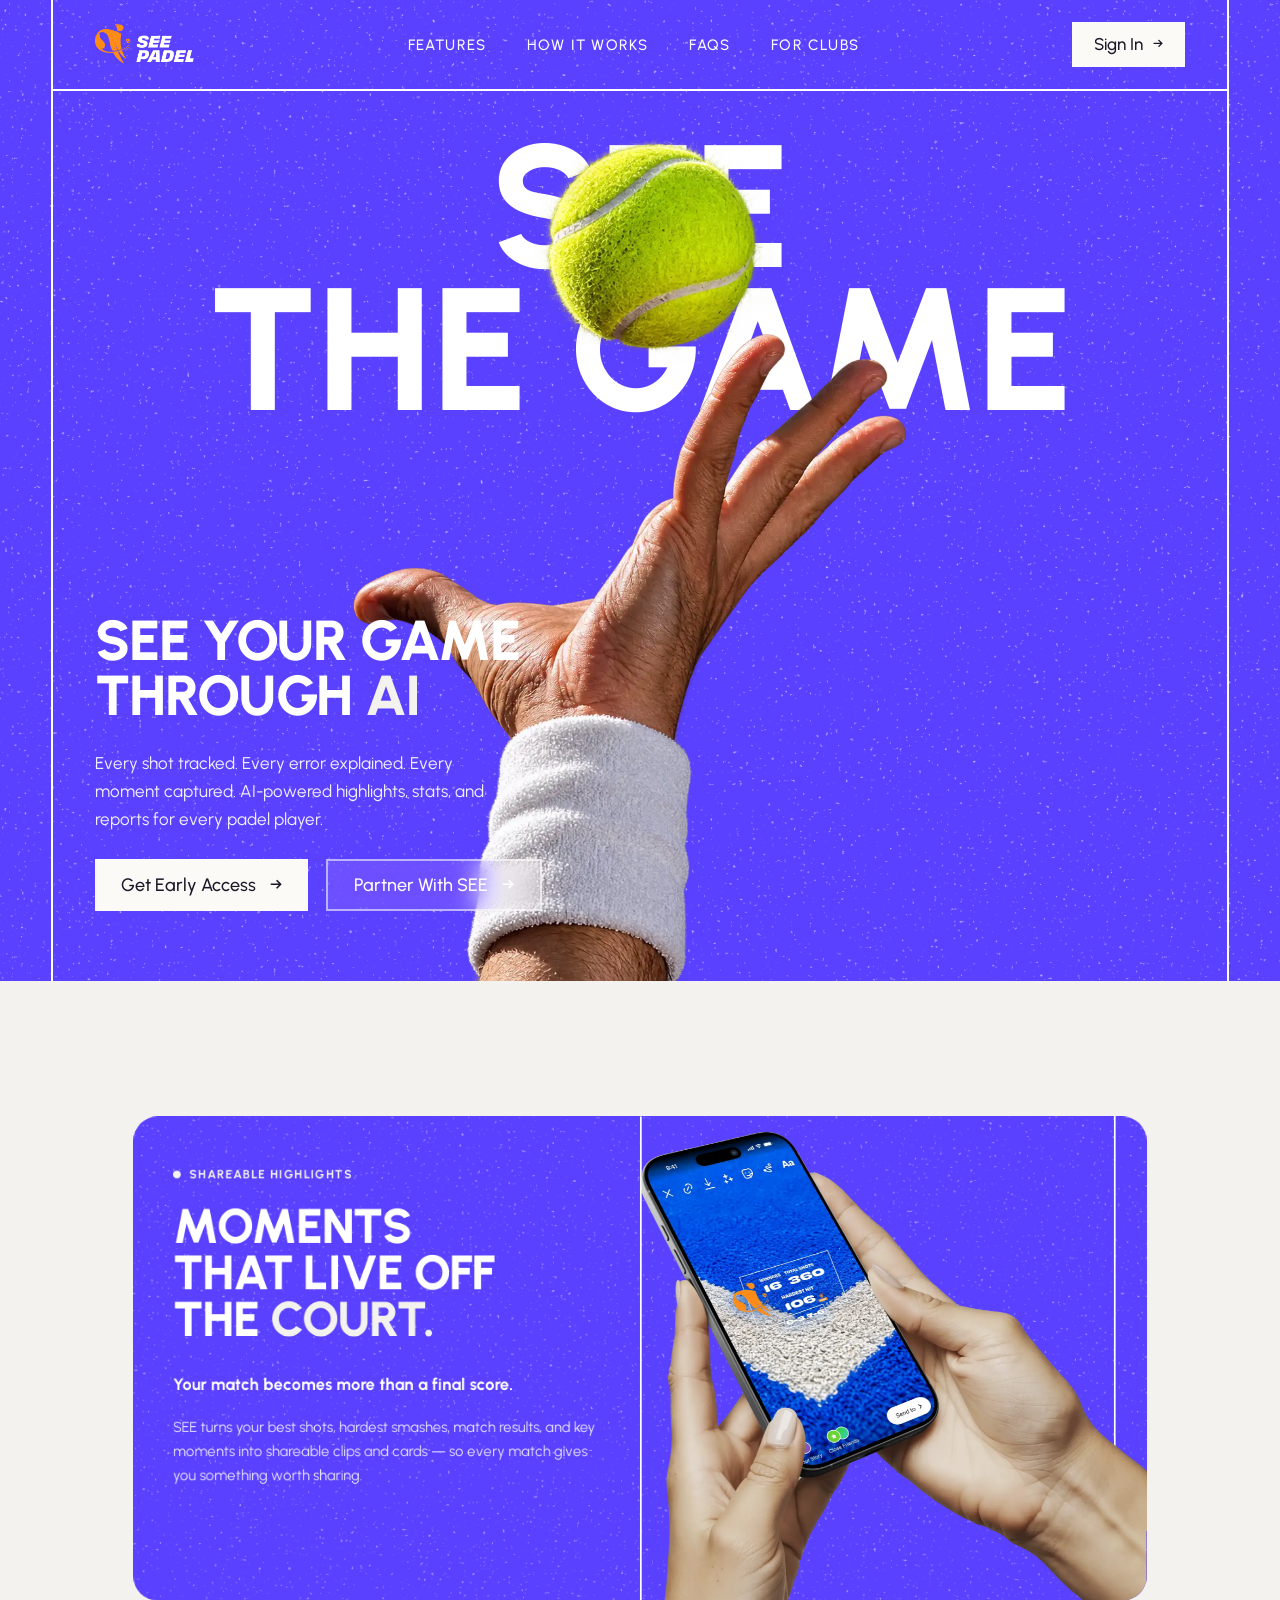
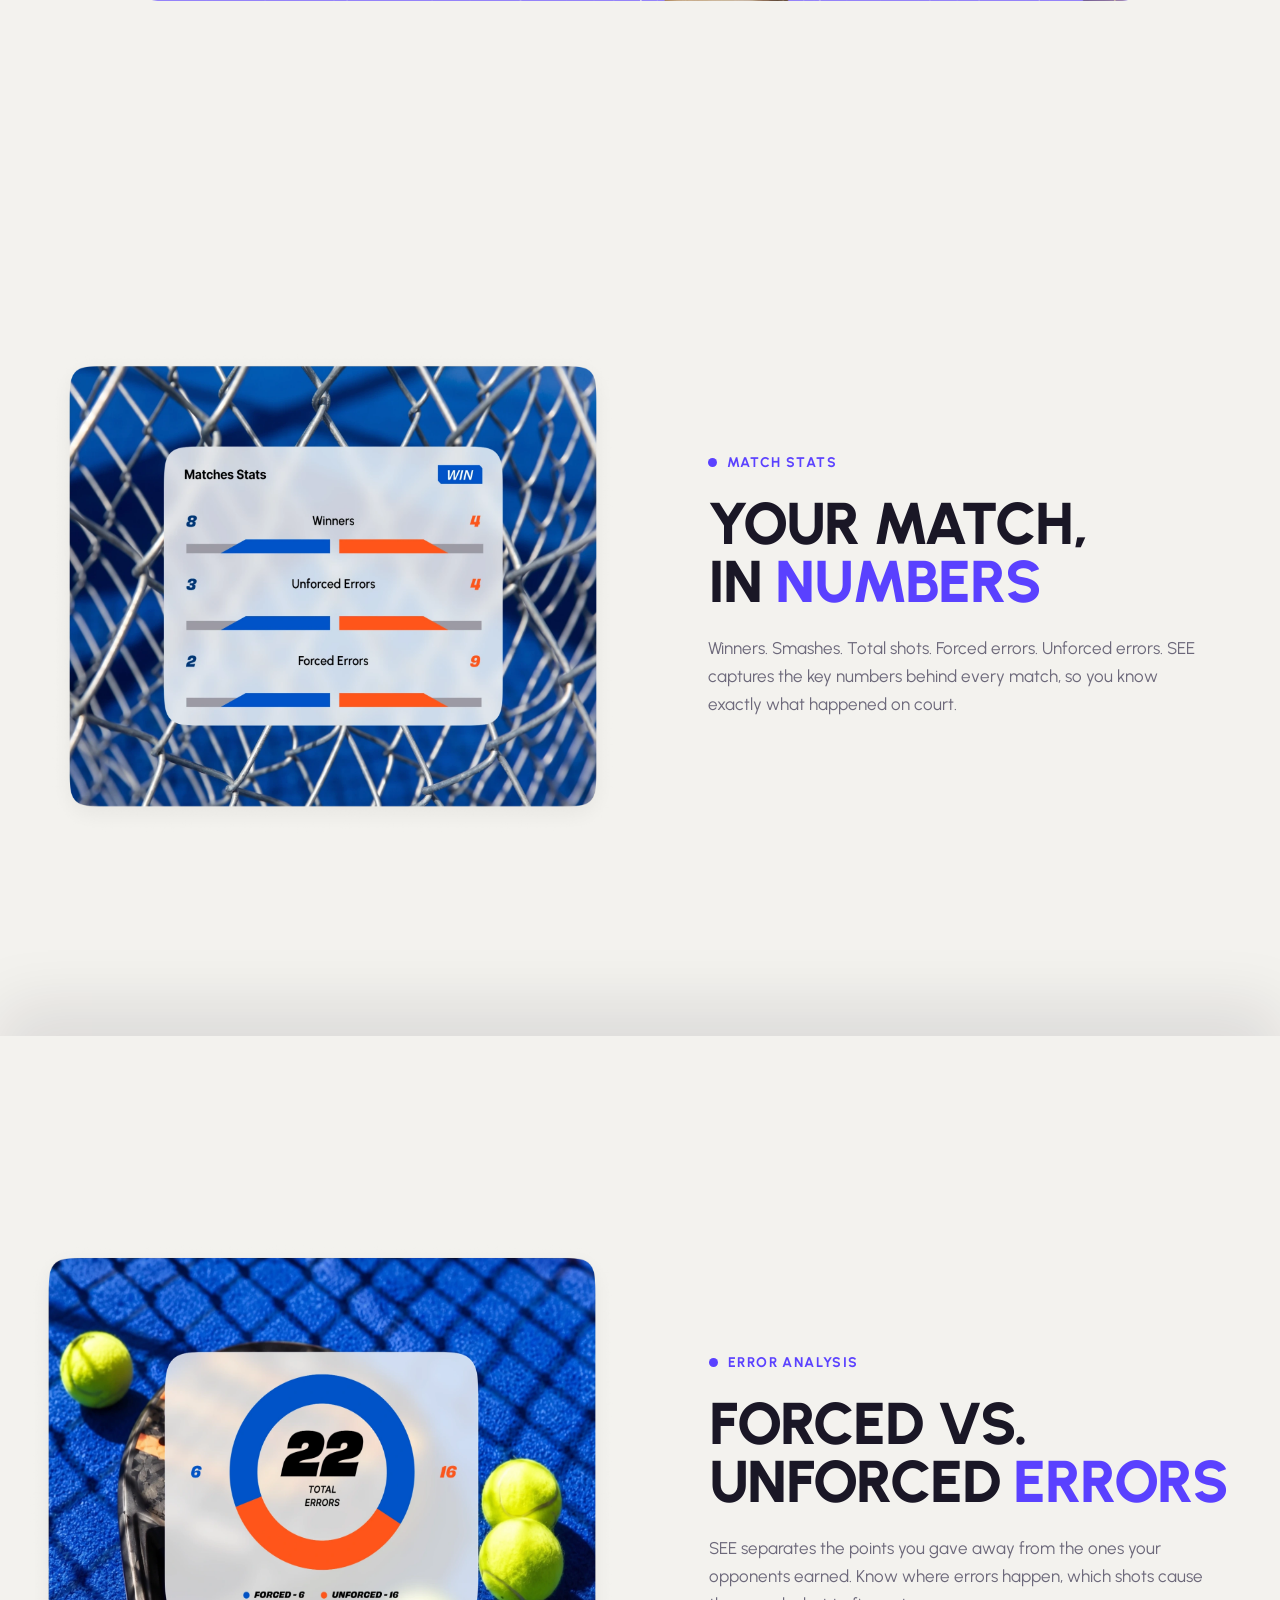
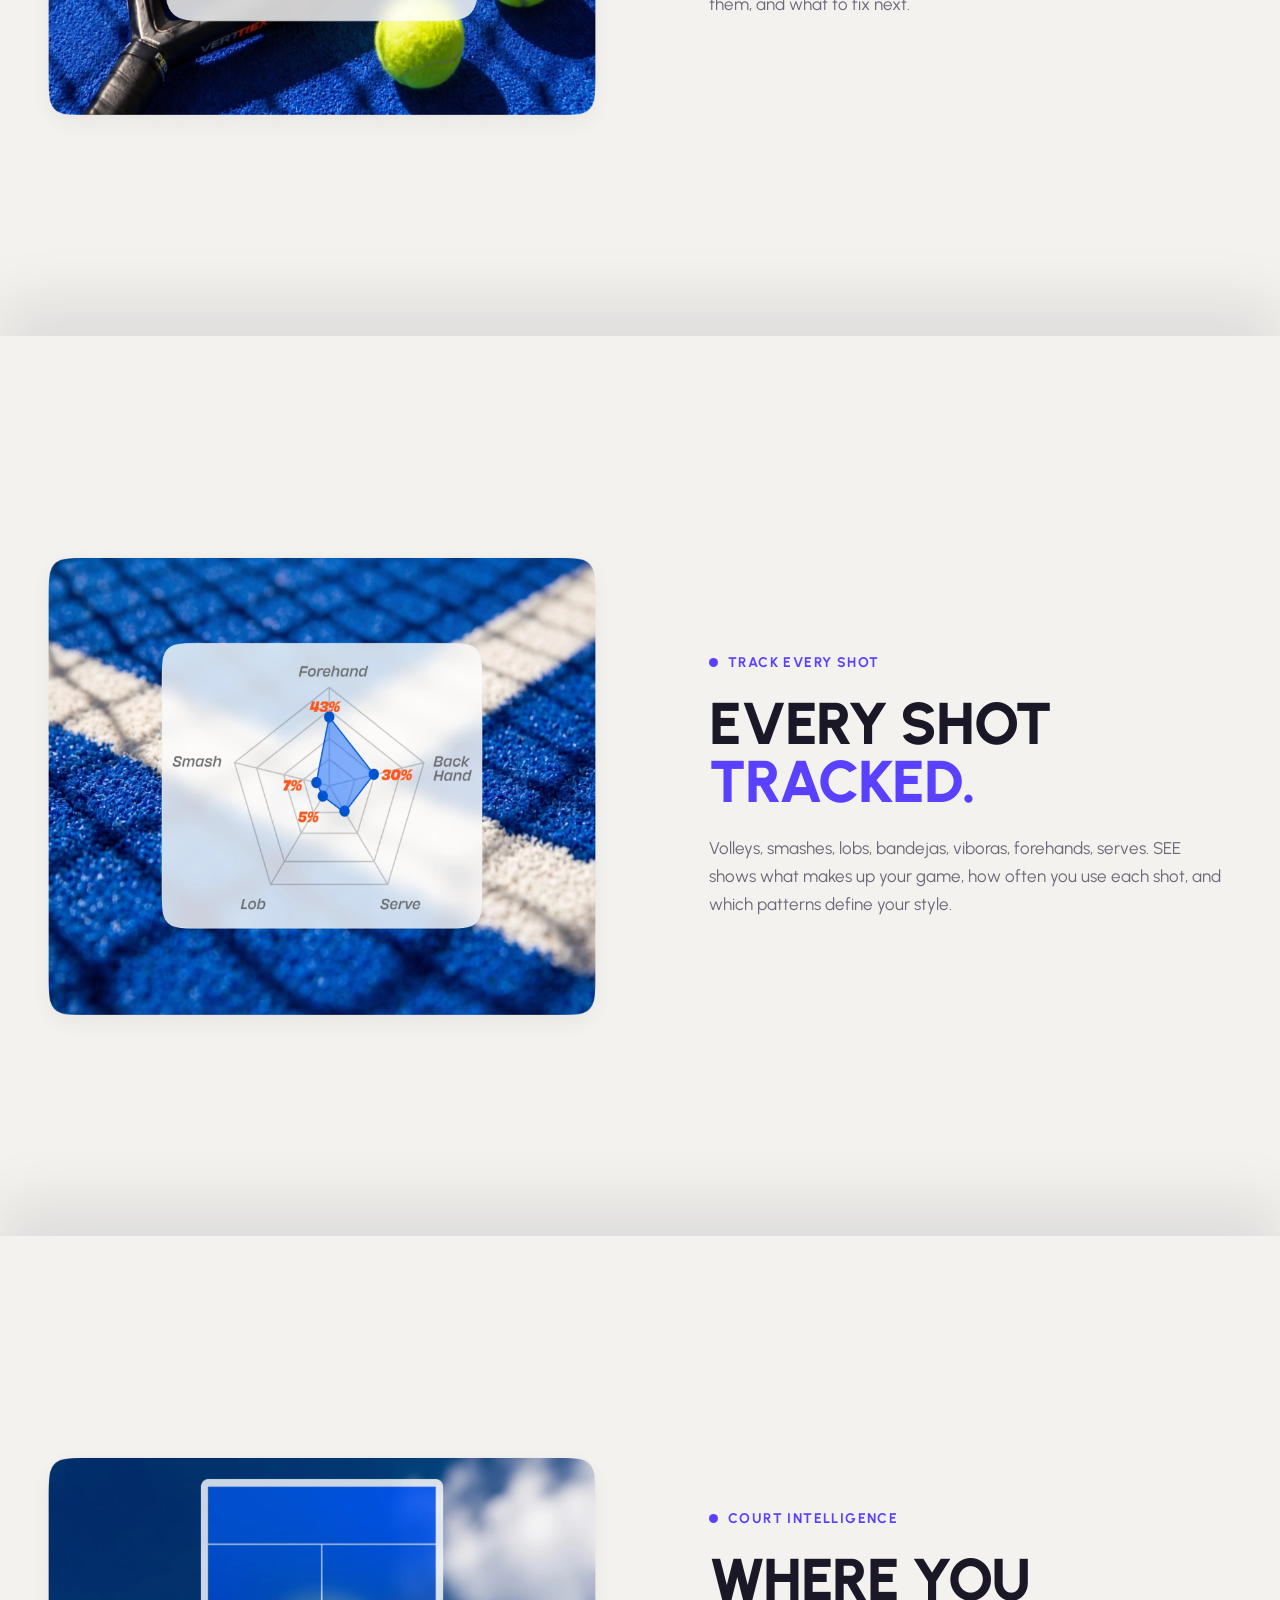
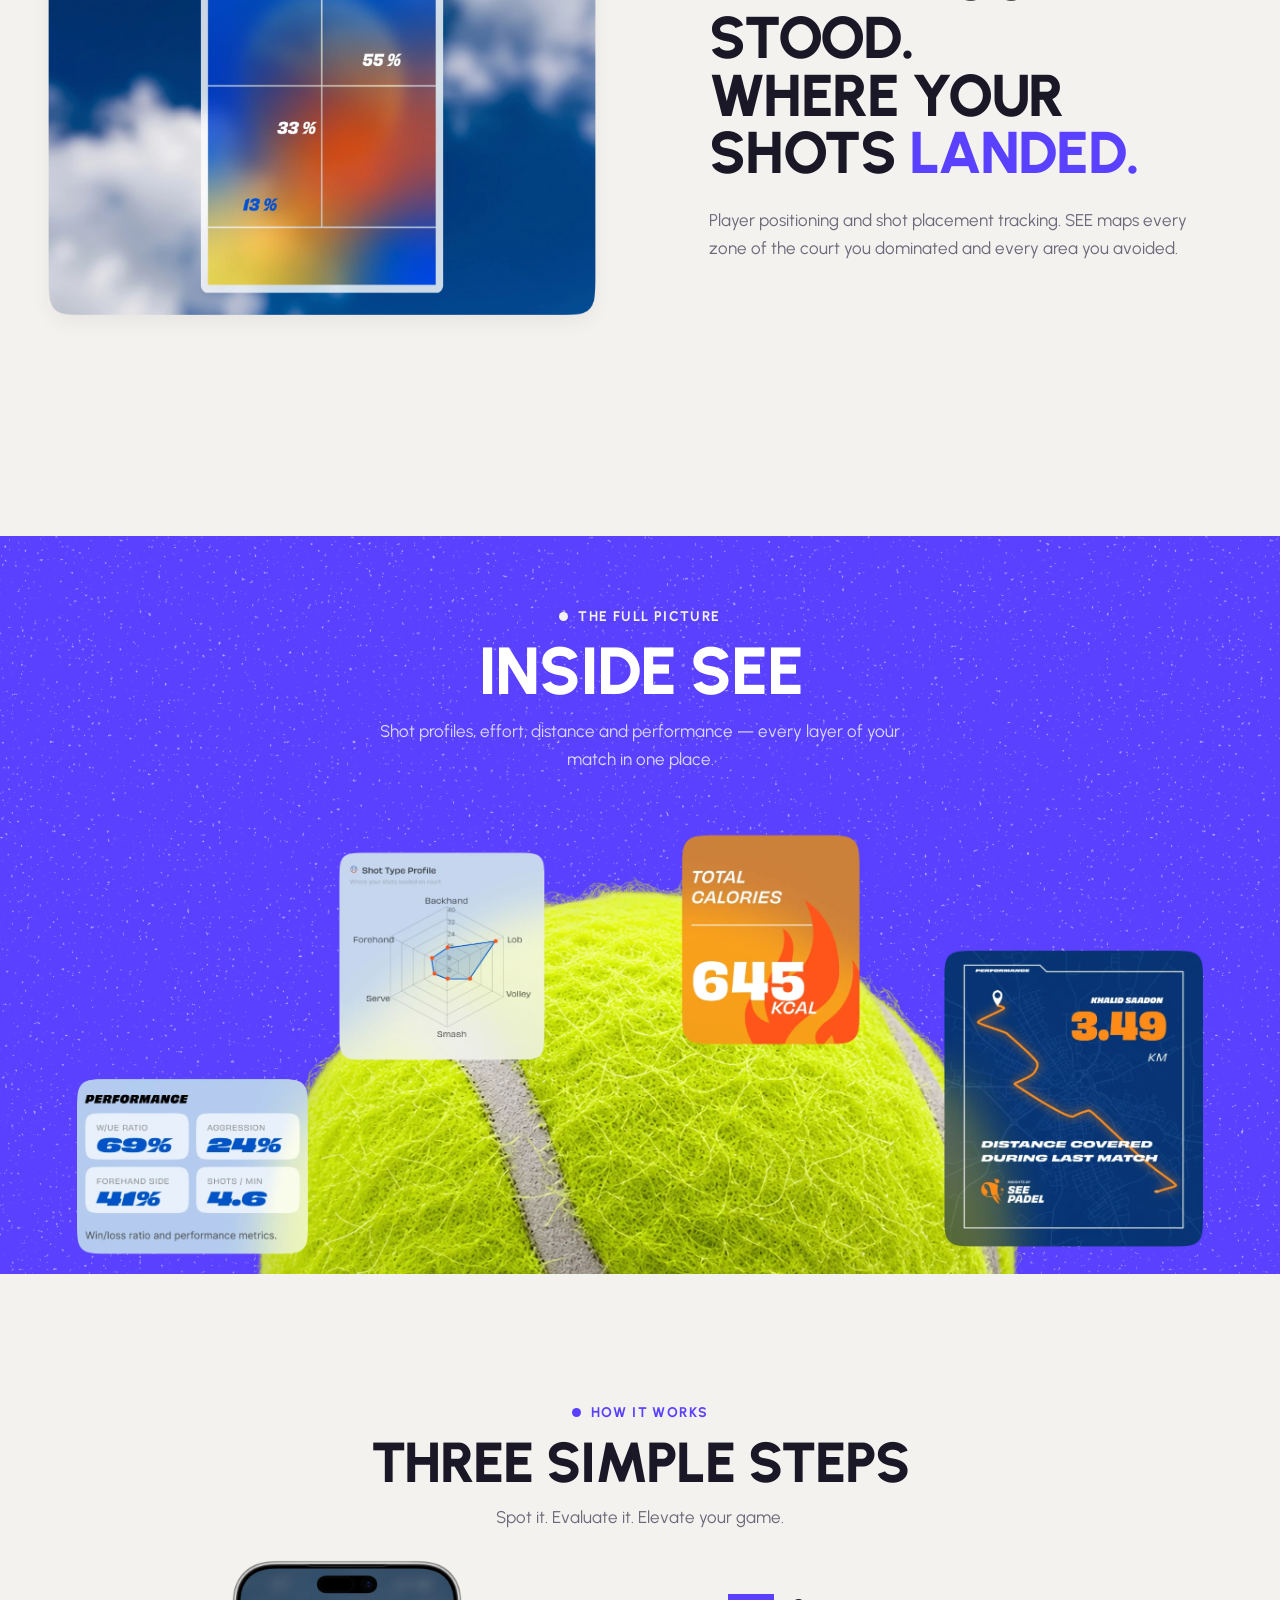
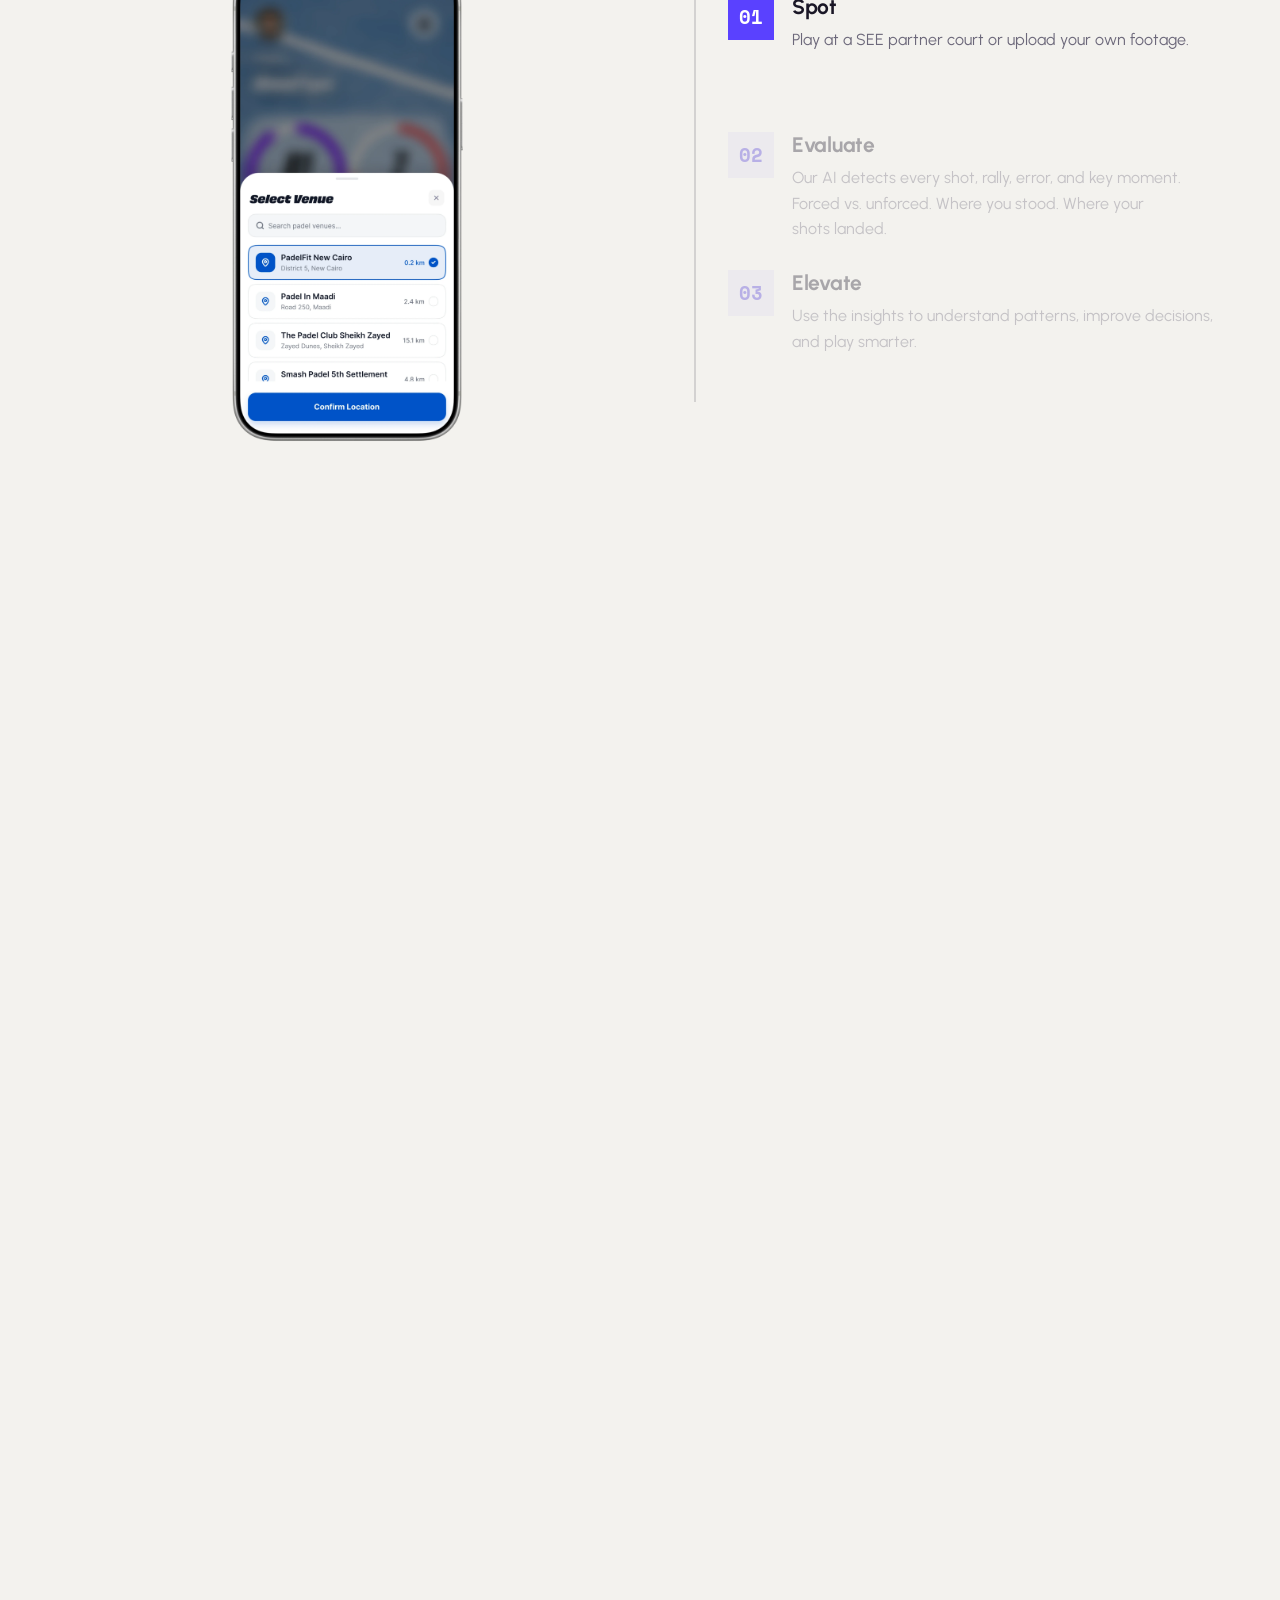
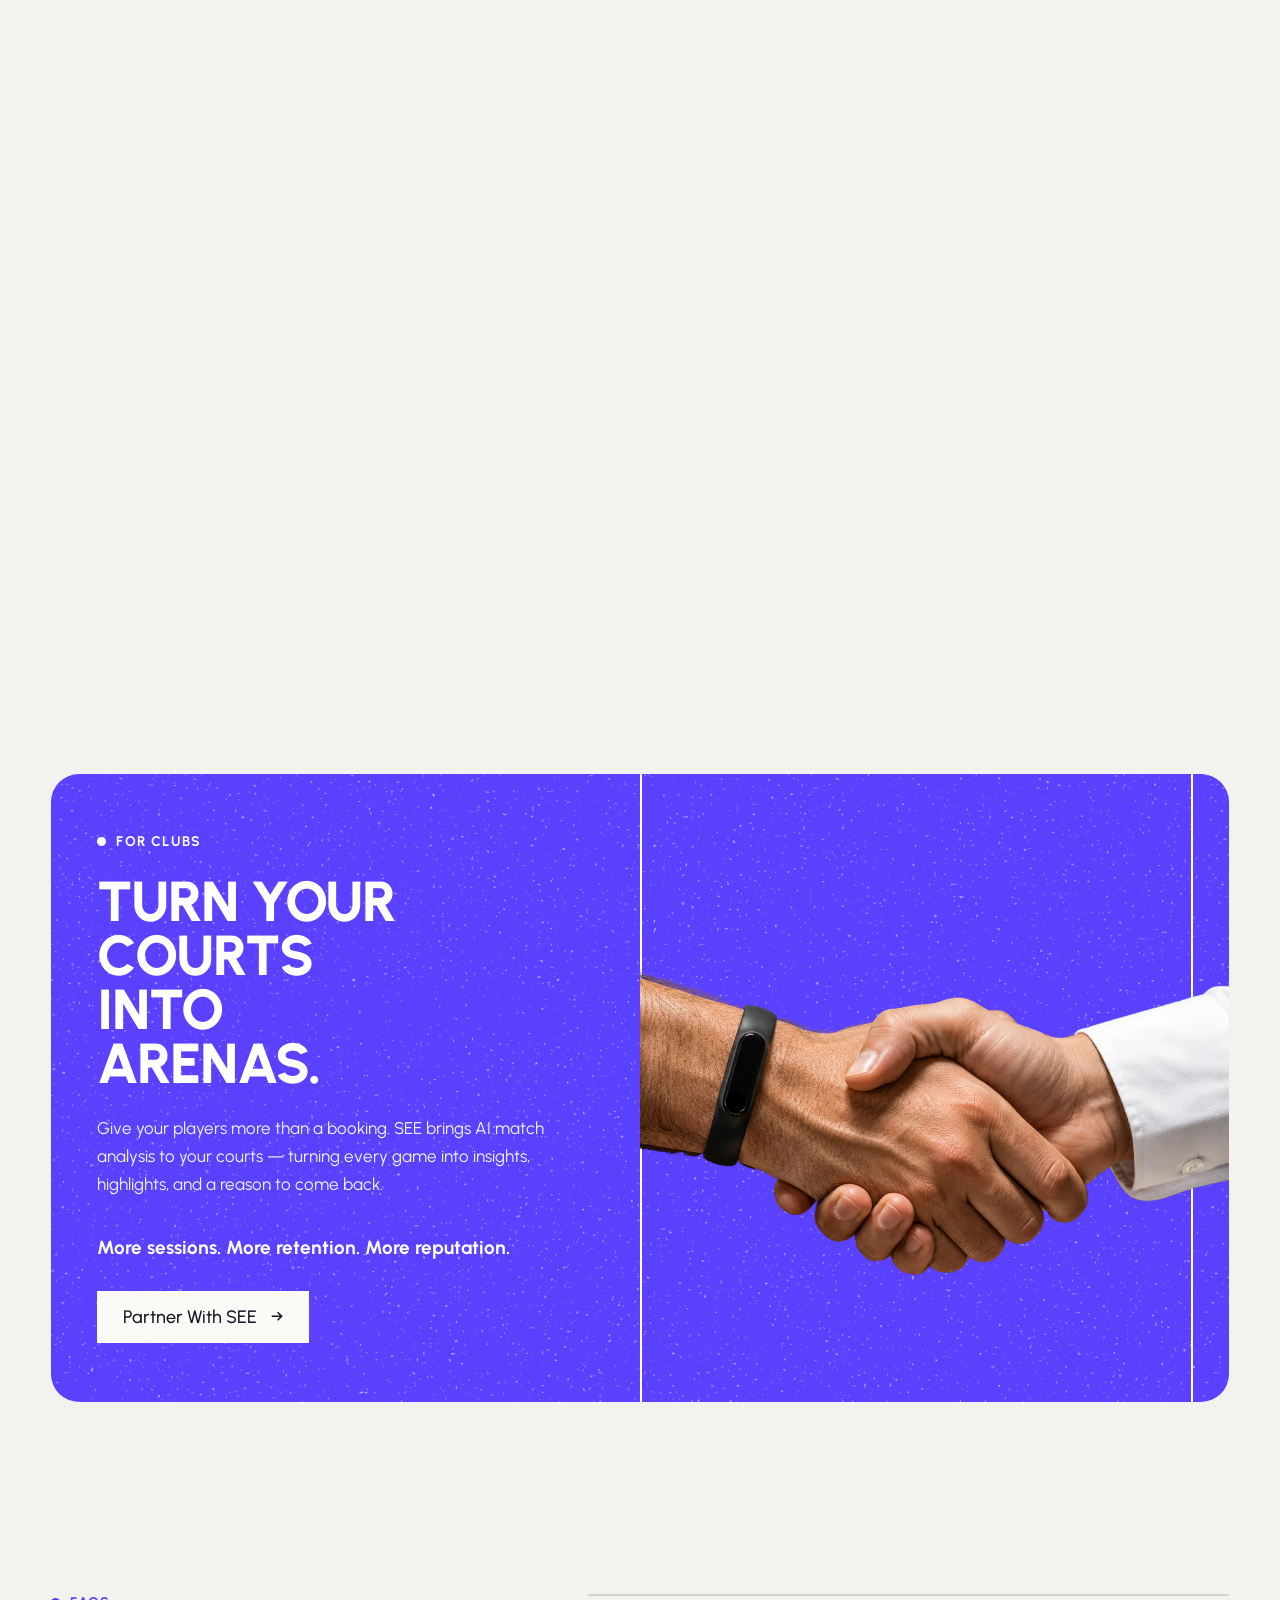
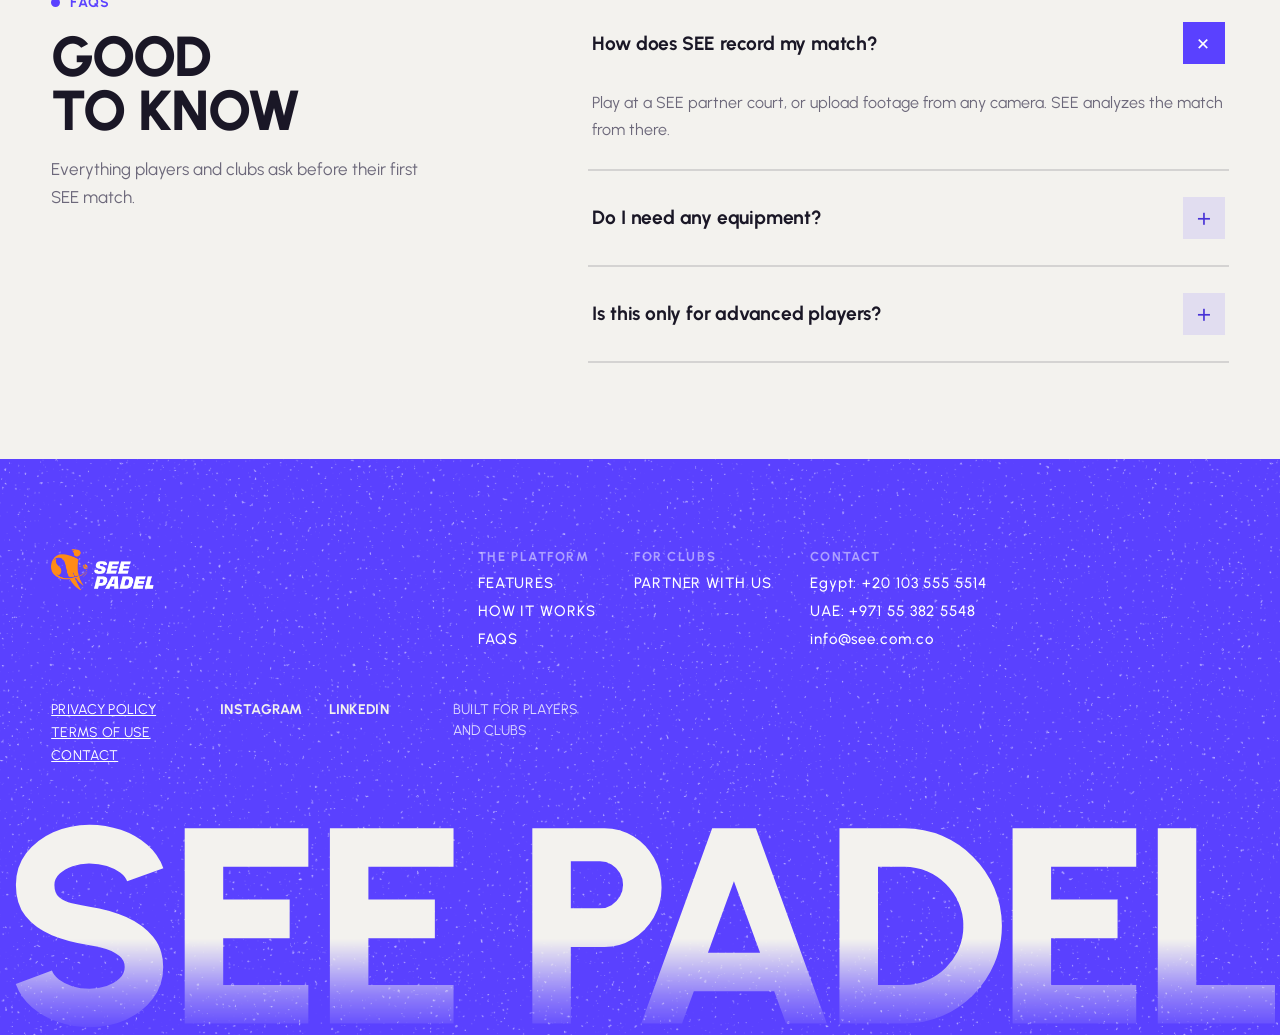
==== commit a925fa1e: "Repaint the template to BizQwik's foundation tokens throughout Replaces every hardcoded See Padel co" ====
--- a/index.html
+++ b/index.html
@@ -8,7 +8,8 @@
 <link rel="icon" href="./assets/logo-mark.png">
 <link rel="preconnect" href="https://fonts.googleapis.com">
 <link rel="preconnect" href="https://fonts.gstatic.com" crossorigin>
-<link href="https://fonts.googleapis.com/css2?family=Archivo:ital,wght@0,400..900;1,400..900&family=Inter:wght@400;500;600;700&display=swap" rel="stylesheet">
+<link href="https://fonts.googleapis.com/css2?family=Urbanist:wght@500;600;700;800&family=Space+Mono:wght@400;700&display=swap" rel="stylesheet">
+<link rel="stylesheet" href="./assets/foundation-tokens.css">
 <link rel="stylesheet" href="./styles.css">
 </head>
 <body>
@@ -20,16 +21,16 @@
   <span style="display:block;height:2px;background:currentColor"></span>
 </button>
 
-<div data-r="fabmenu" data-open="false" style="position:fixed;inset:0;z-index:69;display:flex;flex-direction:column;align-items:center;justify-content:center;gap:clamp(18px,3vh,34px);background:rgba(0,82,201,0.86);-webkit-backdrop-filter:blur(22px) saturate(150%);backdrop-filter:blur(22px) saturate(150%);font-family:'Obviously','Archivo',sans-serif;font-style:italic;font-weight:700;text-transform:uppercase;opacity:0;visibility:hidden;pointer-events:none;transition:opacity 320ms ease, visibility 0s linear 320ms">
+<div data-r="fabmenu" data-open="false" style="position:fixed;inset:0;z-index:69;display:flex;flex-direction:column;align-items:center;justify-content:center;gap:clamp(18px,3vh,34px);background:rgba(90,65,255,0.86);-webkit-backdrop-filter:blur(22px) saturate(150%);backdrop-filter:blur(22px) saturate(150%);font-family:var(--font-body);font-weight:700;text-transform:uppercase;opacity:0;visibility:hidden;pointer-events:none;transition:opacity 320ms ease, visibility 0s linear 320ms">
   <a href="#features" data-fab-close style="font-size:clamp(30px,6vw,64px);color:#fff;line-height:1">Features</a>
   <a href="#how" data-fab-close style="font-size:clamp(30px,6vw,64px);color:#fff;line-height:1">How it works</a>
   <a href="#faqs" data-fab-close style="font-size:clamp(30px,6vw,64px);color:#fff;line-height:1">FAQs</a>
   <a href="#clubs" data-fab-close style="font-size:clamp(30px,6vw,64px);color:#fff;line-height:1">For clubs</a>
-  <a href="https://tally.so/r/2Ek5Xe" target="_blank" rel="noopener" data-fab-close style="margin-top:12px;font-family:'Inter',system-ui,sans-serif;font-style:normal;font-weight:500;font-size:17px;letter-spacing:0.06em;background:#F5821F;color:#fff;padding:15px 26px;line-height:1">Sign In</a>
+  <a href="https://tally.so/r/2Ek5Xe" target="_blank" rel="noopener" data-fab-close style="margin-top:12px;font-family:var(--font-body);font-weight:500;font-size:17px;letter-spacing:0.06em;background:var(--surface);color:var(--ink);padding:15px 26px;line-height:1">Sign In</a>
 </div>
 
 <!-- ============================ HERO ============================ -->
-<section id="top" data-r="hero" style="position:sticky;top:0;z-index:0;background-color:#0052C9;padding:0 clamp(20px,4vw,72px);overflow:hidden;font-family:'Inter',system-ui,sans-serif">
+<section id="top" data-r="hero" style="position:sticky;top:0;z-index:0;background-color:var(--primary);padding:0 clamp(20px,4vw,72px);overflow:hidden;font-family:var(--font-body)">
   <div data-r="frame" style="animation:heroFrame 700ms ease both;position:relative;width:100%;margin:0 auto;border-left:2px solid #fff;border-right:2px solid #fff;display:flex;flex-direction:column">
 
     <header data-r="header" style="animation:heroDown 900ms cubic-bezier(0.22,1,0.36,1) 120ms both;display:flex;align-items:center;justify-content:space-between;gap:32px;padding:22px 42px;border-bottom:2px solid #fff">
@@ -43,7 +44,7 @@
         <a href="#clubs" data-nav-close>For clubs</a>
       </nav>
       <div style="display:flex;align-items:center;gap:12px">
-        <a data-r="signin" href="https://tally.so/r/2Ek5Xe" target="_blank" rel="noopener" style="display:inline-flex;align-items:center;gap:10px;background:#F5821F;color:#fff;padding:14px 22px;font-size:17px;font-weight:500;line-height:1;white-space:nowrap">Sign In <span style="font-size:15px">&rarr;</span></a>
+        <a data-r="signin" href="https://tally.so/r/2Ek5Xe" target="_blank" rel="noopener" style="display:inline-flex;align-items:center;gap:10px;background:var(--surface);color:var(--ink);padding:14px 22px;font-size:17px;font-weight:500;line-height:1;white-space:nowrap">Sign In <span style="font-size:15px">&rarr;</span></a>
         <button data-r="burger" type="button" aria-label="Menu" style="display:none;flex-direction:column;justify-content:center;gap:5px;width:46px;height:46px;padding:0 11px;background:transparent;border:2px solid #fff;cursor:pointer">
           <span style="display:block;height:2px;background:#fff"></span>
           <span style="display:block;height:2px;background:#fff"></span>
@@ -54,7 +55,7 @@
 
     <div data-r="body" style="position:relative;min-height:890px;display:flex;flex-direction:column;justify-content:space-between;gap:clamp(40px,7vh,110px);padding:clamp(24px,5vh,64px) 42px 70px">
 
-      <div data-r="head" style="position:relative;z-index:1;display:flex;flex-direction:column;align-items:center;font-family:'Obviously','Archivo',sans-serif;font-style:italic;font-weight:700;text-transform:uppercase;color:#fff;letter-spacing:-0.03em;line-height:0.82;pointer-events:none">
+      <div data-r="head" style="position:relative;z-index:1;display:flex;flex-direction:column;align-items:center;font-family:var(--font-body);font-weight:800;text-transform:uppercase;color:#fff;letter-spacing:-0.03em;line-height:0.82;pointer-events:none">
         <div data-r="line" style="animation:heroLeft 1100ms cubic-bezier(0.22,1,0.36,1) 300ms both;font-size:min(13.6vw,25vh,240px)">See</div>
         <div data-r="line" style="animation:heroRight 1100ms cubic-bezier(0.22,1,0.36,1) 420ms both;font-size:min(13.6vw,25vh,240px);white-space:nowrap">The Game</div>
       </div>
@@ -62,10 +63,10 @@
       <img data-r="hand" src="./assets/hero.webp" alt="Hand tossing a padel ball" style="animation:heroHand 1300ms cubic-bezier(0.22,1,0.36,1) 480ms both;position:absolute;left:50%;transform:translateX(-50%);top:auto;bottom:0;width:796px;height:849px;max-height:100%;object-fit:contain;object-position:bottom center;z-index:2;pointer-events:none">
 
       <div data-r="copy" style="animation:heroUp 1000ms cubic-bezier(0.22,1,0.36,1) 700ms both;position:relative;z-index:3;max-width:640px;display:flex;flex-direction:column;gap:26px">
-        <h1 style="margin:0;font-family:'Obviously','Archivo',sans-serif;font-style:italic;font-weight:700;font-size:clamp(34px,4.4vw,62px);line-height:0.98;letter-spacing:-0.02em;text-transform:uppercase;color:#fff">See your game<br>through <span style="color:#F5821F">AI</span></h1>
+        <h1 style="margin:0;font-family:var(--font-body);font-weight:800;font-size:clamp(34px,4.4vw,62px);line-height:0.98;letter-spacing:-0.02em;text-transform:uppercase;color:#fff">See your game<br>through <span style="color:var(--paper)">AI</span></h1>
         <p data-r="para" style="margin:0;max-width:390px;font-size:17px;line-height:1.65;color:rgba(255,255,255,0.92);text-wrap:pretty">Every shot tracked. Every error explained. Every moment captured. AI-powered highlights, stats, and reports for every padel player.</p>
         <div data-r="cta" style="display:flex;flex-wrap:wrap;gap:18px">
-          <a class="is-primary" href="https://tally.so/r/2Ek5Xe" target="_blank" rel="noopener" style="display:inline-flex;align-items:center;gap:14px;background:#F5821F;color:#fff;padding:17px 26px;font-size:18px;font-weight:500;line-height:1">Get Early Access <span>&rarr;</span></a>
+          <a class="is-primary" href="https://tally.so/r/2Ek5Xe" target="_blank" rel="noopener" style="display:inline-flex;align-items:center;gap:14px;background:var(--surface);color:var(--ink);padding:17px 26px;font-size:18px;font-weight:500;line-height:1">Get Early Access <span>&rarr;</span></a>
           <a class="is-ghost" href="mailto:info@see.com.co?subject=Partner%20with%20SEE" style="display:inline-flex;align-items:center;gap:14px;background:rgba(255,255,255,0.10);-webkit-backdrop-filter:blur(14px) saturate(140%);backdrop-filter:blur(14px) saturate(140%);color:#fff;border:2px solid rgba(255,255,255,0.55);padding:15px 26px;font-size:18px;font-weight:500;line-height:1">Partner With SEE <span>&rarr;</span></a>
         </div>
       </div>
@@ -74,14 +75,14 @@
 </section>
 
 <!-- ==================== SHAREABLE HIGHLIGHTS ==================== -->
-<section style="position:relative;z-index:1;background:#F4F4F5;padding:96px clamp(20px,4vw,72px);font-family:'Inter',system-ui,sans-serif">
-  <div data-r="hl" style="position:relative;width:100%;margin:0 auto;display:grid;grid-template-columns:1fr 1fr;align-items:stretch;border-radius:26px;overflow:hidden;background-color:#0052C9;background-image:url('./assets/bg-noise.png');background-size:1150px auto;background-repeat:repeat;background-position:top center">
+<section style="position:relative;z-index:1;background:var(--paper);padding:96px clamp(20px,4vw,72px);font-family:var(--font-body)">
+  <div data-r="hl" style="position:relative;width:100%;margin:0 auto;display:grid;grid-template-columns:1fr 1fr;align-items:stretch;border-radius:var(--r-card);overflow:hidden;background-color:var(--primary);background-image:url('./assets/bg-noise.png');background-size:1150px auto;background-repeat:repeat;background-position:top center">
 
     <div style="display:flex;flex-direction:column;gap:24px;padding:clamp(40px,4.6vw,86px) clamp(28px,3.6vw,72px)">
-      <div style="display:flex;align-items:center;gap:10px;color:#F5821F;font-size:14px;font-weight:700;letter-spacing:0.1em;text-transform:uppercase">
-        <span style="width:9px;height:9px;border-radius:50%;background:#F5821F"></span>Shareable Highlights
-      </div>
-      <h2 data-r="hl-h2" style="margin:0;font-family:'Obviously','Archivo',sans-serif;font-style:italic;font-weight:700;font-size:clamp(40px,4.4vw,66px);line-height:0.96;letter-spacing:-0.02em;text-transform:uppercase;color:#fff">Moments<br>that live off<br>the <span style="color:#F5821F">court.</span></h2>
+      <div style="display:flex;align-items:center;gap:10px;color:var(--paper);font-size:14px;font-weight:700;letter-spacing:0.1em;text-transform:uppercase">
+        <span style="width:9px;height:9px;border-radius:50%;background:var(--paper)"></span>Shareable Highlights
+      </div>
+      <h2 data-r="hl-h2" style="margin:0;font-family:var(--font-body);font-weight:800;font-size:clamp(40px,4.4vw,66px);line-height:0.96;letter-spacing:-0.02em;text-transform:uppercase;color:#fff">Moments<br>that live off<br>the <span style="color:var(--paper)">court.</span></h2>
       <p style="margin:14px 0 0;font-size:19px;font-weight:700;color:#fff">Your match becomes more than a final score.</p>
       <p style="margin:0;max-width:520px;font-size:17px;line-height:1.65;color:rgba(255,255,255,0.86);text-wrap:pretty">SEE turns your best shots, hardest smashes, match results, and key moments into shareable clips and cards &mdash; so every match gives you something worth sharing.</p>
     </div>
@@ -95,70 +96,70 @@
 </section>
 
 <!-- ======================== FEATURES ========================= -->
-<div id="features" data-r="stack" style="position:relative;z-index:1;background:#F4F4F5;overflow:visible">
-
-  <section data-r="feat" style="position:sticky;top:0;min-height:100vh;display:grid;grid-template-columns:1.15fr minmax(320px,1fr);align-items:center;gap:60px;background:#F4F4F5;padding:96px 72px;font-family:'Inter',system-ui,sans-serif">
+<div id="features" data-r="stack" style="position:relative;z-index:1;background:var(--paper);overflow:visible">
+
+  <section data-r="feat" style="position:sticky;top:0;min-height:100vh;display:grid;grid-template-columns:1.15fr minmax(320px,1fr);align-items:center;gap:60px;background:var(--paper);padding:96px 72px;font-family:var(--font-body)">
     <div data-r="feat-card" data-r-keep-aspect="true" style="position:relative;width:100%;aspect-ratio:1.309 / 1;overflow:visible">
       <img src="./assets/feat-match-stats-sm.webp" loading="lazy" decoding="async" alt="Match stats card over a padel court fence" style="position:absolute;top:-4.60%;left:-4.69%;display:block;width:109.39%;height:112.28%;object-fit:fill">
       <img data-r="feat-img-m" src="./assets/feat1-mobile-sm.webp" loading="lazy" decoding="async" alt="Match stats card over a padel court fence" style="display:none">
     </div>
     <div style="display:flex;flex-direction:column;gap:24px;max-width:620px">
-      <div style="display:flex;align-items:center;gap:10px;color:#F5821F;font-size:14px;font-weight:700;letter-spacing:0.1em;text-transform:uppercase">
-        <span style="width:9px;height:9px;border-radius:50%;background:#F5821F"></span>Match Stats
-      </div>
-      <h2 data-r="feat-h2" style="margin:0;font-family:'Obviously','Archivo',sans-serif;font-style:italic;font-weight:700;font-size:clamp(40px,4.6vw,68px);line-height:0.98;letter-spacing:-0.02em;text-transform:uppercase;color:#0052C9">Your match,<br>in <span style="color:#F5821F">numbers</span></h2>
-      <p style="margin:0;max-width:540px;font-size:17px;line-height:1.65;color:#6B7076;text-wrap:pretty">Winners. Smashes. Total shots. Forced errors. Unforced errors. SEE captures the key numbers behind every match, so you know exactly what happened on court.</p>
-    </div>
-  </section>
-
-  <section data-r="feat" style="position:sticky;top:0;min-height:100vh;display:grid;grid-template-columns:1.15fr minmax(320px,1fr);align-items:center;gap:60px;background:#F4F4F5;padding:96px clamp(20px,4vw,72px);box-shadow:0 -30px 60px rgba(10,30,70,0.10);font-family:'Inter',system-ui,sans-serif">
+      <div style="display:flex;align-items:center;gap:10px;color:var(--primary);font-size:14px;font-weight:700;letter-spacing:0.1em;text-transform:uppercase">
+        <span style="width:9px;height:9px;border-radius:50%;background:var(--primary)"></span>Match Stats
+      </div>
+      <h2 data-r="feat-h2" style="margin:0;font-family:var(--font-body);font-weight:800;font-size:clamp(40px,4.6vw,68px);line-height:0.98;letter-spacing:-0.02em;text-transform:uppercase;color:var(--ink)">Your match,<br>in <span style="color:var(--primary)">numbers</span></h2>
+      <p style="margin:0;max-width:540px;font-size:17px;line-height:1.65;color:var(--ink-muted);text-wrap:pretty">Winners. Smashes. Total shots. Forced errors. Unforced errors. SEE captures the key numbers behind every match, so you know exactly what happened on court.</p>
+    </div>
+  </section>
+
+  <section data-r="feat" style="position:sticky;top:0;min-height:100vh;display:grid;grid-template-columns:1.15fr minmax(320px,1fr);align-items:center;gap:60px;background:var(--paper);padding:96px clamp(20px,4vw,72px);box-shadow:0 -30px 60px rgba(26,23,38,0.10);font-family:var(--font-body)">
     <div data-r="feat-card" data-r-keep-aspect="true" style="position:relative;width:100%;aspect-ratio:1.309 / 1;overflow:visible">
       <img src="./assets/feat-error-analysis-sm.webp" loading="lazy" decoding="async" alt="Error breakdown card over a padel court with racket and balls" style="position:absolute;top:-4.60%;left:-4.69%;display:block;width:109.39%;height:112.28%;object-fit:fill">
       <img data-r="feat-img-m" src="./assets/feat2-mobile-sm.webp" loading="lazy" decoding="async" alt="Error breakdown card over a padel court with racket and balls" style="display:none">
     </div>
     <div style="display:flex;flex-direction:column;gap:24px;max-width:620px">
-      <div style="display:flex;align-items:center;gap:10px;color:#F5821F;font-size:14px;font-weight:700;letter-spacing:0.1em;text-transform:uppercase">
-        <span style="width:9px;height:9px;border-radius:50%;background:#F5821F"></span>Error Analysis
-      </div>
-      <h2 data-r="feat-h2" style="margin:0;font-family:'Obviously','Archivo',sans-serif;font-style:italic;font-weight:700;font-size:clamp(40px,4.6vw,68px);line-height:0.98;letter-spacing:-0.02em;text-transform:uppercase;color:#0052C9">Forced vs.<br>unforced <span style="color:#F5821F">errors</span></h2>
-      <p style="margin:0;max-width:540px;font-size:17px;line-height:1.65;color:#6B7076;text-wrap:pretty">SEE separates the points you gave away from the ones your opponents earned. Know where errors happen, which shots cause them, and what to fix next.</p>
-    </div>
-  </section>
-
-  <section data-r="feat" style="position:sticky;top:0;min-height:100vh;display:grid;grid-template-columns:1.15fr minmax(320px,1fr);align-items:center;gap:60px;background:#F4F4F5;padding:96px clamp(20px,4vw,72px);box-shadow:0 -30px 60px rgba(10,30,70,0.10);font-family:'Inter',system-ui,sans-serif">
+      <div style="display:flex;align-items:center;gap:10px;color:var(--primary);font-size:14px;font-weight:700;letter-spacing:0.1em;text-transform:uppercase">
+        <span style="width:9px;height:9px;border-radius:50%;background:var(--primary)"></span>Error Analysis
+      </div>
+      <h2 data-r="feat-h2" style="margin:0;font-family:var(--font-body);font-weight:800;font-size:clamp(40px,4.6vw,68px);line-height:0.98;letter-spacing:-0.02em;text-transform:uppercase;color:var(--ink)">Forced vs.<br>unforced <span style="color:var(--primary)">errors</span></h2>
+      <p style="margin:0;max-width:540px;font-size:17px;line-height:1.65;color:var(--ink-muted);text-wrap:pretty">SEE separates the points you gave away from the ones your opponents earned. Know where errors happen, which shots cause them, and what to fix next.</p>
+    </div>
+  </section>
+
+  <section data-r="feat" style="position:sticky;top:0;min-height:100vh;display:grid;grid-template-columns:1.15fr minmax(320px,1fr);align-items:center;gap:60px;background:var(--paper);padding:96px clamp(20px,4vw,72px);box-shadow:0 -30px 60px rgba(26,23,38,0.10);font-family:var(--font-body)">
     <div data-r="feat-card" data-r-keep-aspect="true" style="position:relative;width:100%;aspect-ratio:1.309 / 1;overflow:visible">
       <img src="./assets/feat-shot-type-sm.webp" loading="lazy" decoding="async" alt="Shot type radar chart card over a padel court" style="position:absolute;top:-4.60%;left:-4.69%;display:block;width:109.39%;height:112.28%;object-fit:fill">
       <img data-r="feat-img-m" src="./assets/feat3-mobile-sm.webp" loading="lazy" decoding="async" alt="Shot type radar chart card over a padel court" style="display:none">
     </div>
     <div style="display:flex;flex-direction:column;gap:24px;max-width:620px">
-      <div style="display:flex;align-items:center;gap:10px;color:#F5821F;font-size:14px;font-weight:700;letter-spacing:0.1em;text-transform:uppercase">
-        <span style="width:9px;height:9px;border-radius:50%;background:#F5821F"></span>Track every shot
-      </div>
-      <h2 data-r="feat-h2" style="margin:0;font-family:'Obviously','Archivo',sans-serif;font-style:italic;font-weight:700;font-size:clamp(40px,4.6vw,68px);line-height:0.98;letter-spacing:-0.02em;text-transform:uppercase;color:#0052C9">Every shot<br><span style="color:#F5821F">tracked.</span></h2>
-      <p style="margin:0;max-width:540px;font-size:17px;line-height:1.65;color:#6B7076;text-wrap:pretty">Volleys, smashes, lobs, bandejas, viboras, forehands, serves. SEE shows what makes up your game, how often you use each shot, and which patterns define your style.</p>
-    </div>
-  </section>
-
-  <section data-r="feat" style="position:sticky;top:0;min-height:100vh;display:grid;grid-template-columns:1.15fr minmax(320px,1fr);align-items:center;gap:60px;background:#F4F4F5;padding:96px clamp(20px,4vw,72px);box-shadow:0 -30px 60px rgba(10,30,70,0.10);font-family:'Inter',system-ui,sans-serif">
+      <div style="display:flex;align-items:center;gap:10px;color:var(--primary);font-size:14px;font-weight:700;letter-spacing:0.1em;text-transform:uppercase">
+        <span style="width:9px;height:9px;border-radius:50%;background:var(--primary)"></span>Track every shot
+      </div>
+      <h2 data-r="feat-h2" style="margin:0;font-family:var(--font-body);font-weight:800;font-size:clamp(40px,4.6vw,68px);line-height:0.98;letter-spacing:-0.02em;text-transform:uppercase;color:var(--ink)">Every shot<br><span style="color:var(--primary)">tracked.</span></h2>
+      <p style="margin:0;max-width:540px;font-size:17px;line-height:1.65;color:var(--ink-muted);text-wrap:pretty">Volleys, smashes, lobs, bandejas, viboras, forehands, serves. SEE shows what makes up your game, how often you use each shot, and which patterns define your style.</p>
+    </div>
+  </section>
+
+  <section data-r="feat" style="position:sticky;top:0;min-height:100vh;display:grid;grid-template-columns:1.15fr minmax(320px,1fr);align-items:center;gap:60px;background:var(--paper);padding:96px clamp(20px,4vw,72px);box-shadow:0 -30px 60px rgba(26,23,38,0.10);font-family:var(--font-body)">
     <div data-r="feat-card" data-r-keep-aspect="true" style="position:relative;width:100%;aspect-ratio:1.309 / 1;overflow:visible">
       <img src="./assets/feat-heatmap-sm.webp" loading="lazy" decoding="async" alt="Court heatmap card showing player positioning zones" style="position:absolute;top:-4.60%;left:-4.69%;display:block;width:109.39%;height:112.28%;object-fit:fill">
       <img data-r="feat-img-m" src="./assets/feat4-mobile-sm.webp" loading="lazy" decoding="async" alt="Court heatmap card showing player positioning zones" style="display:none">
     </div>
     <div style="display:flex;flex-direction:column;gap:24px;max-width:620px">
-      <div style="display:flex;align-items:center;gap:10px;color:#F5821F;font-size:14px;font-weight:700;letter-spacing:0.1em;text-transform:uppercase">
-        <span style="width:9px;height:9px;border-radius:50%;background:#F5821F"></span>Court Intelligence
-      </div>
-      <h2 data-r="feat-h2" style="margin:0;font-family:'Obviously','Archivo',sans-serif;font-style:italic;font-weight:700;font-size:clamp(40px,4.6vw,68px);line-height:0.98;letter-spacing:-0.02em;text-transform:uppercase;color:#0052C9">Where you stood.<br>Where your shots <span style="color:#F5821F">landed.</span></h2>
-      <p style="margin:0;max-width:540px;font-size:17px;line-height:1.65;color:#6B7076;text-wrap:pretty">Player positioning and shot placement tracking. SEE maps every zone of the court you dominated and every area you avoided.</p>
-    </div>
-  </section>
-
-  <section data-r="inside" style="position:relative;overflow:hidden;background-color:#0052C9;background-image:url('./assets/bg-noise.png');background-size:1150px auto;background-repeat:repeat;background-position:top center;padding:clamp(64px,8vh,110px) 0 0;font-family:'Inter',system-ui,sans-serif">
+      <div style="display:flex;align-items:center;gap:10px;color:var(--primary);font-size:14px;font-weight:700;letter-spacing:0.1em;text-transform:uppercase">
+        <span style="width:9px;height:9px;border-radius:50%;background:var(--primary)"></span>Court Intelligence
+      </div>
+      <h2 data-r="feat-h2" style="margin:0;font-family:var(--font-body);font-weight:800;font-size:clamp(40px,4.6vw,68px);line-height:0.98;letter-spacing:-0.02em;text-transform:uppercase;color:var(--ink)">Where you stood.<br>Where your shots <span style="color:var(--primary)">landed.</span></h2>
+      <p style="margin:0;max-width:540px;font-size:17px;line-height:1.65;color:var(--ink-muted);text-wrap:pretty">Player positioning and shot placement tracking. SEE maps every zone of the court you dominated and every area you avoided.</p>
+    </div>
+  </section>
+
+  <section data-r="inside" style="position:relative;overflow:hidden;background-color:var(--primary);background-image:url('./assets/bg-noise.png');background-size:1150px auto;background-repeat:repeat;background-position:top center;padding:clamp(64px,8vh,110px) 0 0;font-family:var(--font-body)">
     <div style="display:flex;flex-direction:column;align-items:center;gap:14px;text-align:center;padding:0 clamp(20px,4vw,72px)">
-      <div style="display:flex;align-items:center;gap:10px;color:#F5821F;font-size:14px;font-weight:700;letter-spacing:0.1em;text-transform:uppercase">
-        <span style="width:9px;height:9px;border-radius:50%;background:#F5821F"></span>The full picture
-      </div>
-      <h2 data-r="inside-h2" style="margin:0;font-family:'Obviously','Archivo',sans-serif;font-style:italic;font-weight:700;font-size:clamp(38px,5.2vw,76px);line-height:0.98;letter-spacing:-0.02em;text-transform:uppercase;color:#FFFFFF">Inside SEE</h2>
+      <div style="display:flex;align-items:center;gap:10px;color:var(--paper);font-size:14px;font-weight:700;letter-spacing:0.1em;text-transform:uppercase">
+        <span style="width:9px;height:9px;border-radius:50%;background:var(--paper)"></span>The full picture
+      </div>
+      <h2 data-r="inside-h2" style="margin:0;font-family:var(--font-body);font-weight:800;font-size:clamp(38px,5.2vw,76px);line-height:0.98;letter-spacing:-0.02em;text-transform:uppercase;color:#fff">Inside SEE</h2>
       <p style="margin:0;max-width:560px;font-size:17px;line-height:1.6;color:rgba(255,255,255,0.78);text-wrap:pretty">Shot profiles, effort, distance and performance &mdash; every layer of your match in one place.</p>
     </div>
     <img data-r="inside-img" src="./assets/inside-see-sm.webp" loading="lazy" decoding="async" alt="Padel ball surrounded by SEE stat cards: shot type profile, total calories, distance covered and performance metrics" style="display:block;width:88%;max-width:1500px;height:auto;margin:clamp(40px,6vh,84px) auto 0">
@@ -167,15 +168,15 @@
 </div>
 
 <!-- ======================= HOW IT WORKS ======================= -->
-<section id="how" data-r="steps-wrap" style="position:relative;height:300vh;background:#F4F4F5;font-family:'Inter',system-ui,sans-serif">
+<section id="how" data-r="steps-wrap" style="position:relative;height:300vh;background:var(--paper);font-family:var(--font-body)">
   <div data-r="steps" style="position:sticky;top:0;height:100svh;display:flex;flex-direction:column;justify-content:center;gap:clamp(20px,3vh,40px);padding:clamp(28px,4.5vh,64px) clamp(20px,4vw,72px);overflow:hidden">
 
     <div style="display:flex;flex-direction:column;align-items:center;gap:14px;text-align:center">
-      <div style="display:flex;align-items:center;gap:10px;color:#F5821F;font-size:14px;font-weight:700;letter-spacing:0.1em;text-transform:uppercase">
-        <span style="width:9px;height:9px;border-radius:50%;background:#F5821F"></span>How it works
-      </div>
-      <h2 data-r="steps-h2" style="margin:0;font-family:'Obviously','Archivo',sans-serif;font-style:italic;font-weight:700;font-size:clamp(38px,4.4vw,64px);line-height:0.98;letter-spacing:-0.02em;text-transform:uppercase;color:#0052C9">Three simple steps</h2>
-      <p style="margin:0;max-width:560px;font-size:17px;line-height:1.6;color:#6B7076;text-wrap:pretty">Spot it. Evaluate it. Elevate your game.</p>
+      <div style="display:flex;align-items:center;gap:10px;color:var(--primary);font-size:14px;font-weight:700;letter-spacing:0.1em;text-transform:uppercase">
+        <span style="width:9px;height:9px;border-radius:50%;background:var(--primary)"></span>How it works
+      </div>
+      <h2 data-r="steps-h2" style="margin:0;font-family:var(--font-body);font-weight:800;font-size:clamp(38px,4.4vw,64px);line-height:0.98;letter-spacing:-0.02em;text-transform:uppercase;color:var(--ink)">Three simple steps</h2>
+      <p style="margin:0;max-width:560px;font-size:17px;line-height:1.6;color:var(--ink-muted);text-wrap:pretty">Spot it. Evaluate it. Elevate your game.</p>
     </div>
 
     <div data-r="steps-grid" style="display:grid;grid-template-columns:1.05fr minmax(320px,0.95fr);align-items:center;gap:clamp(28px,4vw,72px);width:100%;min-height:0">
@@ -187,32 +188,32 @@
       </div>
 
       <div data-r="steps-list" style="position:relative;display:flex;flex-direction:column;justify-content:space-between;height:clamp(360px,46vh,520px);gap:0;padding-left:34px">
-        <div style="position:absolute;left:0;top:6px;bottom:6px;width:2px;background:rgba(11,42,91,0.14)"></div>
-        <div data-r="steps-rail" style="position:absolute;left:0;top:6px;width:2px;height:0;background:#0052C9;transition:height 420ms ease"></div>
+        <div style="position:absolute;left:0;top:6px;bottom:6px;width:2px;background:rgba(26,23,38,0.14)"></div>
+        <div data-r="steps-rail" style="position:absolute;left:0;top:6px;width:2px;height:0;background:var(--primary);transition:height 420ms ease"></div>
 
         <div data-r="step" data-step="0" style="flex:1 1 0;min-height:0;align-items:flex-start;display:flex;gap:18px;opacity:1;transition:opacity 380ms ease">
-          <div data-r="step-num" style="flex:0 0 auto;width:46px;height:46px;display:grid;place-items:center;font-family:'Obviously','Archivo',sans-serif;font-style:italic;font-weight:700;font-size:19px;color:#fff;background:#0052C9">01</div>
+          <div data-r="step-num" style="flex:0 0 auto;width:46px;height:46px;display:grid;place-items:center;font-family:var(--font-mono);font-weight:700;font-size:19px;color:#fff;background:var(--primary)">01</div>
           <div style="display:flex;flex-direction:column;gap:8px">
-            <h3 style="margin:0;font-size:21px;font-weight:700;letter-spacing:-0.01em;color:#0B2A5B">Spot</h3>
-            <p style="margin:0;max-width:440px;font-size:16px;line-height:1.6;color:#6B7076;text-wrap:pretty">Play at a SEE partner court or upload your own footage.</p>
+            <h3 style="margin:0;font-size:21px;font-weight:700;letter-spacing:-0.01em;color:var(--ink)">Spot</h3>
+            <p style="margin:0;max-width:440px;font-size:16px;line-height:1.6;color:var(--ink-muted);text-wrap:pretty">Play at a SEE partner court or upload your own footage.</p>
           </div>
           <img src="./assets/step1-sm.webp" loading="lazy" decoding="async" alt="Selecting a padel venue in the SEE app" data-r="step-media" style="display:none">
         </div>
 
         <div data-r="step" data-step="1" style="flex:1 1 0;min-height:0;align-items:flex-start;display:flex;gap:18px;opacity:0.42;transition:opacity 380ms ease">
-          <div data-r="step-num" style="flex:0 0 auto;width:46px;height:46px;display:grid;place-items:center;font-family:'Obviously','Archivo',sans-serif;font-style:italic;font-weight:700;font-size:19px;color:#0B2A5B;background:rgba(11,42,91,0.10)">02</div>
+          <div data-r="step-num" style="flex:0 0 auto;width:46px;height:46px;display:grid;place-items:center;font-family:var(--font-mono);font-weight:700;font-size:19px;color:var(--settled-fg);background:var(--settled-bg)">02</div>
           <div style="display:flex;flex-direction:column;gap:8px">
-            <h3 style="margin:0;font-size:21px;font-weight:700;letter-spacing:-0.01em;color:#0B2A5B">Evaluate</h3>
-            <p style="margin:0;max-width:440px;font-size:16px;line-height:1.6;color:#6B7076;text-wrap:pretty">Our AI detects every shot, rally, error, and key moment. Forced vs. unforced. Where you stood. Where your shots landed.</p>
+            <h3 style="margin:0;font-size:21px;font-weight:700;letter-spacing:-0.01em;color:var(--ink)">Evaluate</h3>
+            <p style="margin:0;max-width:440px;font-size:16px;line-height:1.6;color:var(--ink-muted);text-wrap:pretty">Our AI detects every shot, rally, error, and key moment. Forced vs. unforced. Where you stood. Where your shots landed.</p>
           </div>
           <img src="./assets/step2-sm.webp" loading="lazy" decoding="async" alt="Live match stats and shot map in the SEE app" data-r="step-media" style="display:none">
         </div>
 
         <div data-r="step" data-step="2" style="flex:1 1 0;min-height:0;align-items:flex-start;display:flex;gap:18px;opacity:0.42;transition:opacity 380ms ease">
-          <div data-r="step-num" style="flex:0 0 auto;width:46px;height:46px;display:grid;place-items:center;font-family:'Obviously','Archivo',sans-serif;font-style:italic;font-weight:700;font-size:19px;color:#0B2A5B;background:rgba(11,42,91,0.10)">03</div>
+          <div data-r="step-num" style="flex:0 0 auto;width:46px;height:46px;display:grid;place-items:center;font-family:var(--font-mono);font-weight:700;font-size:19px;color:var(--settled-fg);background:var(--settled-bg)">03</div>
           <div style="display:flex;flex-direction:column;gap:8px">
-            <h3 style="margin:0;font-size:21px;font-weight:700;letter-spacing:-0.01em;color:#0B2A5B">Elevate</h3>
-            <p style="margin:0;max-width:440px;font-size:16px;line-height:1.6;color:#6B7076;text-wrap:pretty">Use the insights to understand patterns, improve decisions, and play smarter.</p>
+            <h3 style="margin:0;font-size:21px;font-weight:700;letter-spacing:-0.01em;color:var(--ink)">Elevate</h3>
+            <p style="margin:0;max-width:440px;font-size:16px;line-height:1.6;color:var(--ink-muted);text-wrap:pretty">Use the insights to understand patterns, improve decisions, and play smarter.</p>
           </div>
           <img src="./assets/step3-sm.webp" loading="lazy" decoding="async" alt="Player dashboard with wins, shot totals and error breakdown in the SEE app" data-r="step-media" style="display:none">
         </div>
@@ -222,18 +223,18 @@
 </section>
 
 <!-- ========================= FOR CLUBS ========================= -->
-<section id="clubs" style="background:#F4F4F5;padding:0 clamp(20px,4vw,72px) 96px;font-family:'Inter',system-ui,sans-serif">
-  <div data-r="cta-panel" style="position:relative;width:100%;margin:0 auto;display:grid;grid-template-columns:1fr 1fr;align-items:stretch;border-radius:26px;overflow:hidden;background-color:#F5821F;background-image:url('./assets/bg-noise.png');background-size:1150px auto;background-repeat:repeat;background-position:top center">
+<section id="clubs" style="background:var(--paper);padding:0 clamp(20px,4vw,72px) 96px;font-family:var(--font-body)">
+  <div data-r="cta-panel" style="position:relative;width:100%;margin:0 auto;display:grid;grid-template-columns:1fr 1fr;align-items:stretch;border-radius:var(--r-card);overflow:hidden;background-color:var(--primary-pressed);background-image:url('./assets/bg-noise.png');background-size:1150px auto;background-repeat:repeat;background-position:top center">
 
     <div style="display:flex;flex-direction:column;gap:24px;padding:clamp(40px,4.6vw,86px) clamp(28px,3.6vw,72px)">
       <div style="display:flex;align-items:center;gap:10px;color:#fff;font-size:14px;font-weight:700;letter-spacing:0.1em;text-transform:uppercase">
         <span style="width:9px;height:9px;border-radius:50%;background:#fff"></span>For clubs
       </div>
-      <h2 data-r="cta-h2" style="margin:0;font-family:'Obviously','Archivo',sans-serif;font-style:italic;font-weight:700;font-size:clamp(40px,4.4vw,66px);line-height:0.96;letter-spacing:-0.02em;text-transform:uppercase;color:#fff">Turn your courts<br>into <span style="color:#0052C9">AI-powered</span><br>arenas.</h2>
+      <h2 data-r="cta-h2" style="margin:0;font-family:var(--font-body);font-weight:800;font-size:clamp(40px,4.4vw,66px);line-height:0.96;letter-spacing:-0.02em;text-transform:uppercase;color:#fff">Turn your courts<br>into <span style="color:var(--primary)">AI-powered</span><br>arenas.</h2>
       <p style="margin:0;max-width:520px;font-size:17px;line-height:1.65;color:rgba(255,255,255,0.92);text-wrap:pretty">Give your players more than a booking. SEE brings AI match analysis to your courts &mdash; turning every game into insights, highlights, and a reason to come back.</p>
       <p style="margin:14px 0 0;font-size:19px;font-weight:700;color:#fff">More sessions. More retention. More reputation.</p>
       <div data-r="cta2-buttons" style="display:flex;flex-wrap:wrap;gap:18px;margin-top:8px">
-        <a href="mailto:info@see.com.co?subject=Partner%20with%20SEE" style="display:inline-flex;align-items:center;gap:14px;background:#0052C9;color:#fff;padding:17px 26px;font-size:18px;font-weight:500;line-height:1">Partner With SEE <span>&rarr;</span></a>
+        <a href="mailto:info@see.com.co?subject=Partner%20with%20SEE" style="display:inline-flex;align-items:center;gap:14px;background:var(--surface);color:var(--ink);padding:17px 26px;font-size:18px;font-weight:500;line-height:1">Partner With SEE <span>&rarr;</span></a>
       </div>
     </div>
 
@@ -248,45 +249,45 @@
 </section>
 
 <!-- =========================== FAQs =========================== -->
-<section id="faqs" data-r="faq-wrap" style="background:#F4F4F5;padding:96px clamp(20px,4vw,72px);font-family:'Inter',system-ui,sans-serif">
+<section id="faqs" data-r="faq-wrap" style="background:var(--paper);padding:96px clamp(20px,4vw,72px);font-family:var(--font-body)">
   <div data-r="faq" style="display:grid;grid-template-columns:0.85fr 1.15fr;gap:clamp(32px,5vw,88px);align-items:start;width:100%">
 
     <div style="display:flex;flex-direction:column;gap:18px">
-      <div style="display:flex;align-items:center;gap:10px;color:#F5821F;font-size:14px;font-weight:700;letter-spacing:0.1em;text-transform:uppercase">
-        <span style="width:9px;height:9px;border-radius:50%;background:#F5821F"></span>FAQs
-      </div>
-      <h2 data-r="faq-h2" style="margin:0;font-family:'Obviously','Archivo',sans-serif;font-style:italic;font-weight:700;font-size:clamp(38px,4.4vw,64px);line-height:0.96;letter-spacing:-0.02em;text-transform:uppercase;color:#0052C9">Good<br>to know</h2>
-      <p style="margin:0;max-width:400px;font-size:17px;line-height:1.65;color:#6B7076;text-wrap:pretty">Everything players and clubs ask before their first SEE match.</p>
+      <div style="display:flex;align-items:center;gap:10px;color:var(--primary);font-size:14px;font-weight:700;letter-spacing:0.1em;text-transform:uppercase">
+        <span style="width:9px;height:9px;border-radius:50%;background:var(--primary)"></span>FAQs
+      </div>
+      <h2 data-r="faq-h2" style="margin:0;font-family:var(--font-body);font-weight:800;font-size:clamp(38px,4.4vw,64px);line-height:0.96;letter-spacing:-0.02em;text-transform:uppercase;color:var(--ink)">Good<br>to know</h2>
+      <p style="margin:0;max-width:400px;font-size:17px;line-height:1.65;color:var(--ink-muted);text-wrap:pretty">Everything players and clubs ask before their first SEE match.</p>
     </div>
 
     <div style="display:flex;flex-direction:column">
-      <div data-r="faq-item" data-open="true" style="border-top:2px solid rgba(11,42,91,0.14)">
-        <button type="button" style="display:flex;align-items:center;justify-content:space-between;gap:24px;width:100%;padding:26px 4px;background:none;border:0;cursor:pointer;text-align:left;font-family:'Inter',system-ui,sans-serif">
-          <span style="font-size:clamp(18px,1.5vw,22px);font-weight:700;letter-spacing:-0.01em;color:#0B2A5B">How does SEE record my match?</span>
+      <div data-r="faq-item" data-open="true" style="border-top:2px solid rgba(26,23,38,0.14)">
+        <button type="button" style="display:flex;align-items:center;justify-content:space-between;gap:24px;width:100%;padding:26px 4px;background:none;border:0;cursor:pointer;text-align:left;font-family:var(--font-body)">
+          <span style="font-size:clamp(18px,1.5vw,22px);font-weight:700;letter-spacing:-0.01em;color:var(--ink)">How does SEE record my match?</span>
           <span data-r="faq-icon" style="flex:0 0 auto;width:42px;height:42px;display:grid;place-items:center;font-size:24px;line-height:1;transition:background 280ms ease,color 280ms ease"><span data-r="faq-glyph" style="display:block;line-height:1;transition:transform 280ms ease">+</span></span>
         </button>
         <div data-r="faq-panel" style="overflow:hidden;transition:max-height 380ms ease,opacity 300ms ease">
-          <p style="margin:0;max-width:640px;padding:0 4px 26px;font-size:16px;line-height:1.65;color:#6B7076;text-wrap:pretty">Play at a SEE partner court, or upload footage from any camera. SEE analyzes the match from there.</p>
-        </div>
-      </div>
-
-      <div data-r="faq-item" style="border-top:2px solid rgba(11,42,91,0.14)">
-        <button type="button" style="display:flex;align-items:center;justify-content:space-between;gap:24px;width:100%;padding:26px 4px;background:none;border:0;cursor:pointer;text-align:left;font-family:'Inter',system-ui,sans-serif">
-          <span style="font-size:clamp(18px,1.5vw,22px);font-weight:700;letter-spacing:-0.01em;color:#0B2A5B">Do I need any equipment?</span>
+          <p style="margin:0;max-width:640px;padding:0 4px 26px;font-size:16px;line-height:1.65;color:var(--ink-muted);text-wrap:pretty">Play at a SEE partner court, or upload footage from any camera. SEE analyzes the match from there.</p>
+        </div>
+      </div>
+
+      <div data-r="faq-item" style="border-top:2px solid rgba(26,23,38,0.14)">
+        <button type="button" style="display:flex;align-items:center;justify-content:space-between;gap:24px;width:100%;padding:26px 4px;background:none;border:0;cursor:pointer;text-align:left;font-family:var(--font-body)">
+          <span style="font-size:clamp(18px,1.5vw,22px);font-weight:700;letter-spacing:-0.01em;color:var(--ink)">Do I need any equipment?</span>
           <span data-r="faq-icon" style="flex:0 0 auto;width:42px;height:42px;display:grid;place-items:center;font-size:24px;line-height:1;transition:background 280ms ease,color 280ms ease"><span data-r="faq-glyph" style="display:block;line-height:1;transition:transform 280ms ease">+</span></span>
         </button>
         <div data-r="faq-panel" style="overflow:hidden;transition:max-height 380ms ease,opacity 300ms ease">
-          <p style="margin:0;max-width:640px;padding:0 4px 26px;font-size:16px;line-height:1.65;color:#6B7076;text-wrap:pretty">No. No wearables, no sensors. Just play &mdash; the rest is on us.</p>
-        </div>
-      </div>
-
-      <div data-r="faq-item" style="border-top:2px solid rgba(11,42,91,0.14);border-bottom:2px solid rgba(11,42,91,0.14)">
-        <button type="button" style="display:flex;align-items:center;justify-content:space-between;gap:24px;width:100%;padding:26px 4px;background:none;border:0;cursor:pointer;text-align:left;font-family:'Inter',system-ui,sans-serif">
-          <span style="font-size:clamp(18px,1.5vw,22px);font-weight:700;letter-spacing:-0.01em;color:#0B2A5B">Is this only for advanced players?</span>
+          <p style="margin:0;max-width:640px;padding:0 4px 26px;font-size:16px;line-height:1.65;color:var(--ink-muted);text-wrap:pretty">No. No wearables, no sensors. Just play &mdash; the rest is on us.</p>
+        </div>
+      </div>
+
+      <div data-r="faq-item" style="border-top:2px solid rgba(26,23,38,0.14);border-bottom:2px solid rgba(26,23,38,0.14)">
+        <button type="button" style="display:flex;align-items:center;justify-content:space-between;gap:24px;width:100%;padding:26px 4px;background:none;border:0;cursor:pointer;text-align:left;font-family:var(--font-body)">
+          <span style="font-size:clamp(18px,1.5vw,22px);font-weight:700;letter-spacing:-0.01em;color:var(--ink)">Is this only for advanced players?</span>
           <span data-r="faq-icon" style="flex:0 0 auto;width:42px;height:42px;display:grid;place-items:center;font-size:24px;line-height:1;transition:background 280ms ease,color 280ms ease"><span data-r="faq-glyph" style="display:block;line-height:1;transition:transform 280ms ease">+</span></span>
         </button>
         <div data-r="faq-panel" style="overflow:hidden;transition:max-height 380ms ease,opacity 300ms ease">
-          <p style="margin:0;max-width:640px;padding:0 4px 26px;font-size:16px;line-height:1.65;color:#6B7076;text-wrap:pretty">No. SEE is built for every padel player.</p>
+          <p style="margin:0;max-width:640px;padding:0 4px 26px;font-size:16px;line-height:1.65;color:var(--ink-muted);text-wrap:pretty">No. SEE is built for every padel player.</p>
         </div>
       </div>
     </div>
@@ -294,7 +295,7 @@
 </section>
 
 <!-- =========================== FOOTER =========================== -->
-<footer data-r="footer" style="position:relative;overflow:hidden;display:flex;flex-direction:column;background-color:#0052C9;background-image:url('./assets/bg-noise.png');background-size:1150px auto;background-repeat:repeat;background-position:top center;padding:clamp(56px,7vw,110px) 0 0;color:#fff;font-family:'Inter',system-ui,sans-serif">
+<footer data-r="footer" style="position:relative;overflow:hidden;display:flex;flex-direction:column;background-color:var(--primary);background-image:url('./assets/bg-noise.png');background-size:1150px auto;background-repeat:repeat;background-position:top center;padding:clamp(56px,7vw,110px) 0 0;color:#fff;font-family:var(--font-body)">
 
   <div data-r="footer-top" style="order:1;display:grid;grid-template-columns:1fr 2fr;gap:clamp(28px,4vw,64px);align-items:start;padding:0 clamp(20px,4vw,72px)">
     <img src="./assets/logo-mark.png" alt="See Padel" style="height:44px;width:auto;display:block;margin-bottom:clamp(24px,3vw,44px)">
@@ -320,7 +321,7 @@
   </div>
 
   <div data-r="footer-word" style="order:4;display:flex;justify-content:center;margin:clamp(28px,4vw,62px) 0 0;padding:0">
-    <div data-r="footer-wordmark" style="font-family:'Obviously','Archivo',sans-serif;font-style:italic;font-weight:700;font-size:200px;line-height:0.78;letter-spacing:-0.035em;text-transform:uppercase;color:#F2F0EA;white-space:nowrap;transform-origin:center top;-webkit-mask-image:linear-gradient(to bottom,#000 0%,#000 56%,rgba(0,0,0,0.35) 82%,rgba(0,0,0,0) 100%);mask-image:linear-gradient(to bottom,#000 0%,#000 56%,rgba(0,0,0,0.35) 82%,rgba(0,0,0,0) 100%)">See Padel</div>
+    <div data-r="footer-wordmark" style="font-family:var(--font-body);font-weight:800;font-size:200px;line-height:0.78;letter-spacing:-0.035em;text-transform:uppercase;color:var(--paper);white-space:nowrap;transform-origin:center top;-webkit-mask-image:linear-gradient(to bottom,#000 0%,#000 56%,rgba(0,0,0,0.35) 82%,rgba(0,0,0,0) 100%);mask-image:linear-gradient(to bottom,#000 0%,#000 56%,rgba(0,0,0,0.35) 82%,rgba(0,0,0,0) 100%)">See Padel</div>
   </div>
 
   <div data-r="footer-bottom" style="order:2;display:flex;flex-wrap:wrap;gap:clamp(32px,5vw,90px);align-items:flex-start;margin-top:clamp(32px,4vw,60px);padding:0 clamp(20px,4vw,72px);font-size:14px;line-height:1.5;letter-spacing:0.02em;text-transform:uppercase;color:rgba(255,255,255,0.8)">
@@ -348,9 +349,9 @@
       <a href="./privacy.html" style="text-decoration:underline">Terms of use</a>
       <a href="mailto:info@see.com.co" style="text-decoration:underline">Contact</a>
     </div>
-    <div data-r="footer-social" style="display:flex;gap:26px;flex:0 0 auto;color:#F5821F;font-weight:700">
-      <a href="https://www.instagram.com/see.padel?stkn=ZXd6cG1jbHEyamtx" target="_blank" rel="noopener" style="color:#F5821F">Instagram</a>
-      <a href="https://ae.linkedin.com/company/sports-educations-enhancer" target="_blank" rel="noopener" style="color:#F5821F">LinkedIn</a>
+    <div data-r="footer-social" style="display:flex;gap:26px;flex:0 0 auto;color:var(--paper);font-weight:700">
+      <a href="https://www.instagram.com/see.padel?stkn=ZXd6cG1jbHEyamtx" target="_blank" rel="noopener" style="color:var(--paper)">Instagram</a>
+      <a href="https://ae.linkedin.com/company/sports-educations-enhancer" target="_blank" rel="noopener" style="color:var(--paper)">LinkedIn</a>
     </div>
     <div>Built for players<br>and clubs</div>
   </div>
--- a/styles.css
+++ b/styles.css
@@ -1,16 +1,15 @@
 /* See Padel — landing page styles
    Ported from the Claude Design handoff (See Padel.dc.html).
-   Theme baked to the design defaults: accent #F5821F, framed hero, Glass overlay. */
-
-@font-face { font-family:'Obviously'; src:url('./assets/fonts/Obviously-Bold.otf') format('opentype'); font-weight:700; font-style:normal; font-display:swap; }
-@font-face { font-family:'Obviously'; src:url('./assets/fonts/Obviously-BoldItalic.otf') format('opentype'); font-weight:700; font-style:italic; font-display:swap; }
+   Palette/type repainted to BizQwik's foundation tokens
+   (see assets/foundation-tokens.css): primary purple, paper/ink neutrals,
+   Urbanist/Space Mono type, and the r-tile/r-button/r-card radius scale. */
 
 html, body { margin:0; padding:0; height:auto; min-height:100%; overflow:visible; overflow-x:clip; }
-body { background:#0052C9; -webkit-font-smoothing:antialiased; text-rendering:optimizeLegibility; }
+body { background:var(--primary); -webkit-font-smoothing:antialiased; text-rendering:optimizeLegibility; }
 *, *::before, *::after { box-sizing:border-box; }
 img { max-width:100%; }
-a { color:#FFFFFF; text-decoration:none; }
-a:hover { color:#F5821F; }
+a { color:#fff; text-decoration:none; }
+a:hover { color:var(--primary); }
 html { scroll-behavior:smooth; }
 
 /* ---- Hero noise field ---- */
@@ -35,19 +34,19 @@
     display:inline-block;
     transition:transform 320ms cubic-bezier(0.22,1,0.36,1);
   }
-  [data-r="cta"] > a:hover, [data-r="cta2-buttons"] > a:hover { border-radius:24px; }
-  [data-r="signin"]:hover { border-radius:16px; }
+  [data-r="cta"] > a:hover, [data-r="cta2-buttons"] > a:hover { border-radius:var(--r-button); }
+  [data-r="signin"]:hover { border-radius:var(--r-tile); }
   [data-r="cta"] > a:hover > span, [data-r="cta2-buttons"] > a:hover > span, [data-r="signin"]:hover > span { transform:translateX(6px); }
 }
-[data-r="signin"]:hover { background:#ff9436; color:#fff; }
-[data-r="cta"] a.is-primary:hover { background:#ff9436; color:#fff; }
+[data-r="signin"]:hover { background:var(--sunken); color:var(--ink); }
+[data-r="cta"] a.is-primary:hover { background:var(--sunken); color:var(--ink); }
 [data-r="cta"] a.is-ghost:hover { background:rgba(255,255,255,0.18); color:#fff; border-color:#fff; }
-[data-r="cta2-buttons"] a:hover { background:#0a63e0; color:#fff; }
-[data-r="faq-item"] button:hover span:first-child { color:#0052C9; }
+[data-r="cta2-buttons"] a:hover { background:var(--sunken); color:var(--ink); }
+[data-r="faq-item"] button:hover span:first-child { color:var(--primary); }
 
 /* ---- FAB / burger / mobile menu ---- */
 [data-r="fab"][data-on="true"] { transform:translateY(0) !important; pointer-events:auto !important; }
-@media (hover:hover) and (pointer:fine) { [data-r="fab"]:hover { border-radius:18px; } }
+@media (hover:hover) and (pointer:fine) { [data-r="fab"]:hover { border-radius:var(--r-tile); } }
 [data-r="burger"] > span { transition:transform 380ms cubic-bezier(0.22,1,0.36,1), opacity 220ms ease; }
 [data-r="burger"][data-x="true"] > span:nth-child(1) { transform:translateY(7px) rotate(45deg); }
 [data-r="burger"][data-x="true"] > span:nth-child(2) { opacity:0; transform:scaleX(0.4); }
@@ -57,7 +56,7 @@
 [data-r="fab"][data-x="true"] > span:nth-child(2) { opacity:0; transform:scaleX(0.4); }
 [data-r="fab"][data-x="true"] > span:nth-child(3) { transform:translateY(-7px) rotate(-45deg); }
 [data-r="fabmenu"][data-open="true"] { opacity:1 !important; visibility:visible !important; pointer-events:auto !important; transition-delay:0s !important; }
-[data-r="fabmenu"] a:hover { color:#F5821F; }
+[data-r="fabmenu"] a:hover { color:var(--primary); }
 
 /* ---- Keyframes for the hero intro ---- */
 @keyframes heroDown { from { opacity:0; transform:translateY(-26px); filter:blur(14px); } to { opacity:1; transform:translateY(0); filter:blur(0); } }
@@ -76,7 +75,7 @@
    ===================================================================== */
 @media (max-width:767px) {
   [data-r="nav"] { display:none !important; }
-  [data-r="nav"][data-open="never"] { display:flex !important; position:absolute !important; top:100% !important; left:0 !important; right:0 !important; flex-direction:column !important; align-items:flex-start !important; gap:22px !important; background:#0D52D9 !important; border-bottom:2px solid #fff !important; padding:24px 22px !important; z-index:20 !important; }
+  [data-r="nav"][data-open="never"] { display:flex !important; position:absolute !important; top:100% !important; left:0 !important; right:0 !important; flex-direction:column !important; align-items:flex-start !important; gap:22px !important; background:var(--primary-pressed) !important; border-bottom:2px solid #fff !important; padding:24px 22px !important; z-index:20 !important; }
   [data-r="burger"] { display:flex !important; }
   [data-r="header"] { position:relative !important; padding:16px 20px !important; gap:14px !important; }
   [data-r="logo"] { height:34px !important; }
@@ -118,7 +117,7 @@
   [data-r="footer-copy-m"] { display:block !important; order:3 !important; position:relative !important; z-index:2 !important; margin-top:18px !important; }
   [data-r="footer-nav"] { display:none !important; }
   [data-r="footer-nav-m"] { display:flex !important; grid-column:1 / -1 !important; margin-bottom:6px !important; }
-  [data-r="footer-wordmark"] { color:#F2F0EA !important; -webkit-mask-image:linear-gradient(to bottom,#000 0%,#000 56%,rgba(0,0,0,0.35) 82%,rgba(0,0,0,0) 100%) !important; mask-image:linear-gradient(to bottom,#000 0%,#000 56%,rgba(0,0,0,0.35) 82%,rgba(0,0,0,0) 100%) !important; }
+  [data-r="footer-wordmark"] { color:var(--paper) !important; -webkit-mask-image:linear-gradient(to bottom,#000 0%,#000 56%,rgba(0,0,0,0.35) 82%,rgba(0,0,0,0) 100%) !important; mask-image:linear-gradient(to bottom,#000 0%,#000 56%,rgba(0,0,0,0.35) 82%,rgba(0,0,0,0) 100%) !important; }
   [data-r="footer-social"] { gap:14px !important; flex-wrap:wrap !important; }
 
   [data-r="faq"] { grid-template-columns:1fr !important; gap:26px !important; }
@@ -169,11 +168,11 @@
 }
 
 /* ---- Privacy page ---- */
-body.legal { background:#F4F4F5; }
-body.legal a { color:#0052C9; }
-body.legal a:hover { color:#F5821F; }
+body.legal { background:var(--paper); }
+body.legal a { color:var(--primary); }
+body.legal a:hover { color:var(--primary-pressed); }
 body.legal [data-r="hero"] a, body.legal [data-r="footer"] a, body.legal [data-r="contact-card"] a { color:#fff; }
-body.legal [data-r="hero"] a:hover, body.legal [data-r="footer"] a:hover, body.legal [data-r="contact-card"] a:hover { color:#F5821F; }
+body.legal [data-r="hero"] a:hover, body.legal [data-r="footer"] a:hover, body.legal [data-r="contact-card"] a:hover { color:var(--paper); }
 @media (max-width:767px) {
   body.legal [data-r="h1"] { font-size:min(13vw,60px) !important; }
   body.legal [data-r="meta"] { grid-template-columns:1fr !important; gap:14px !important; }
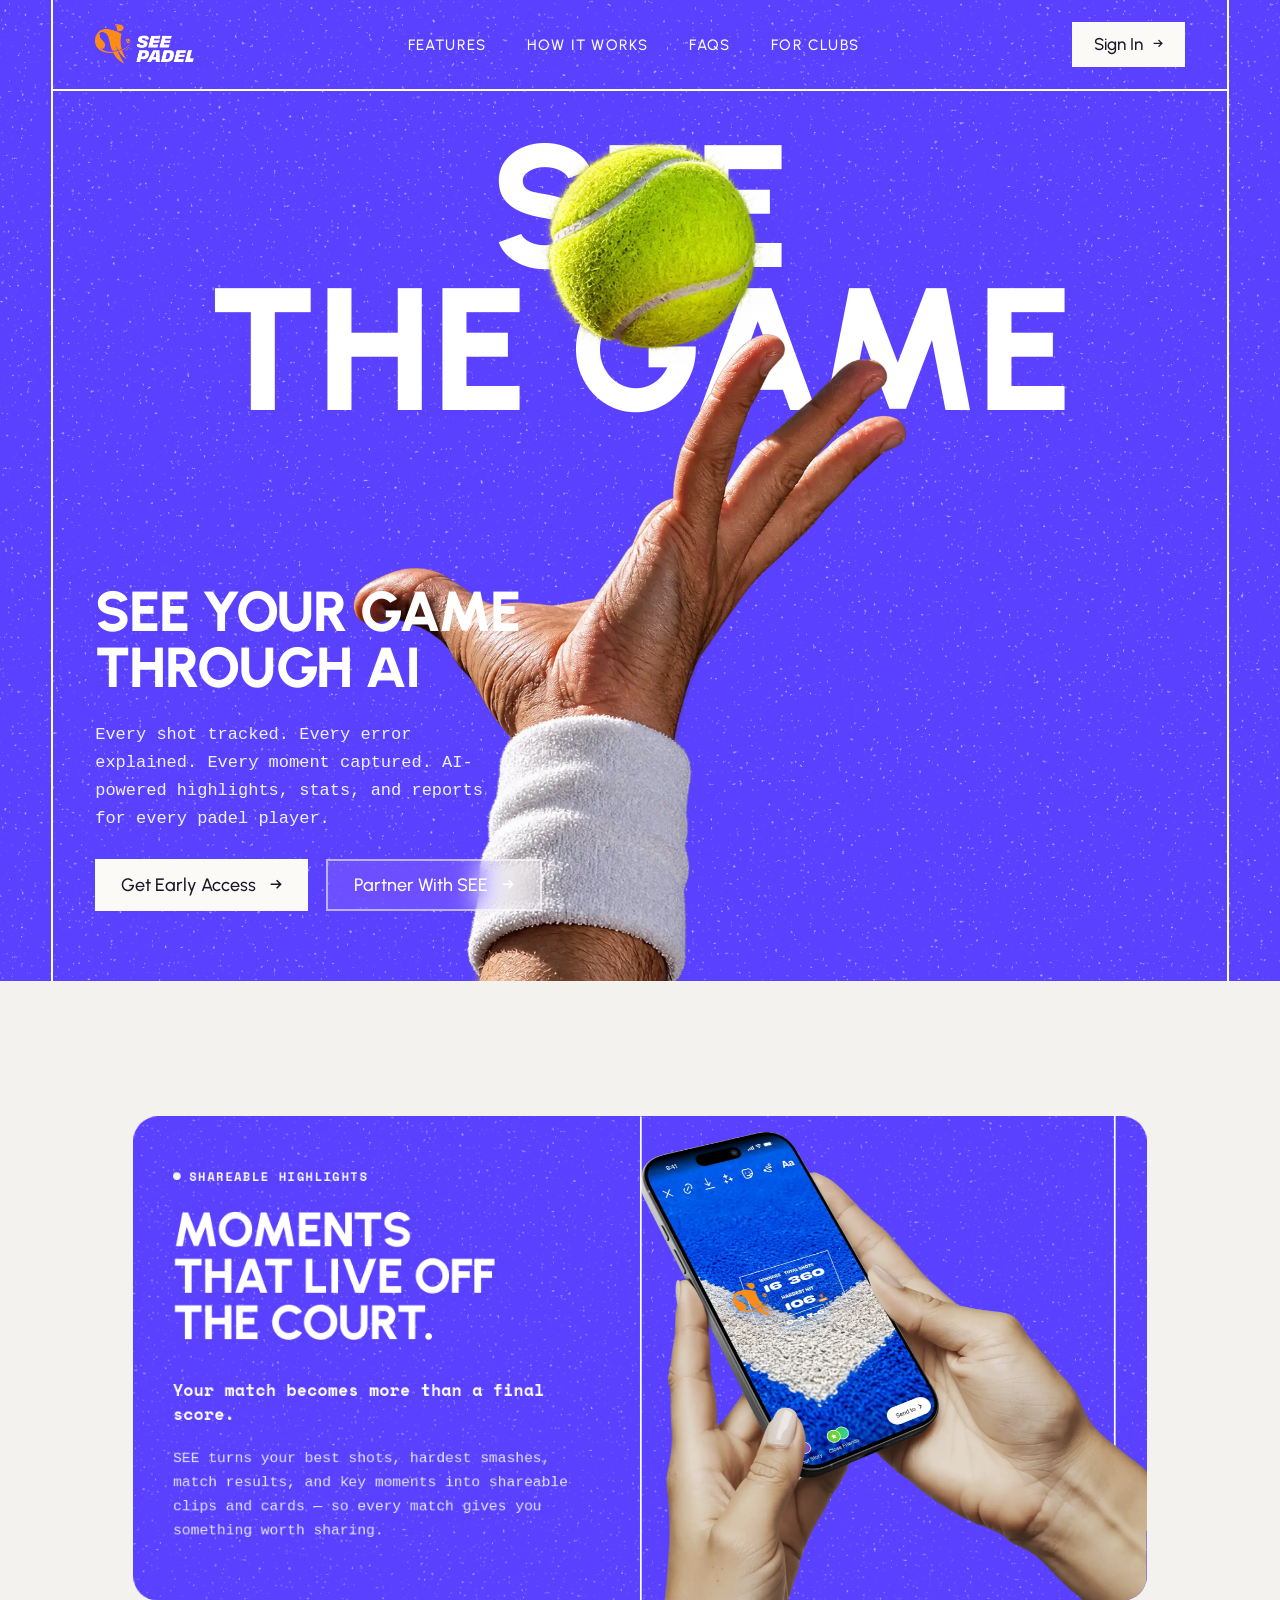
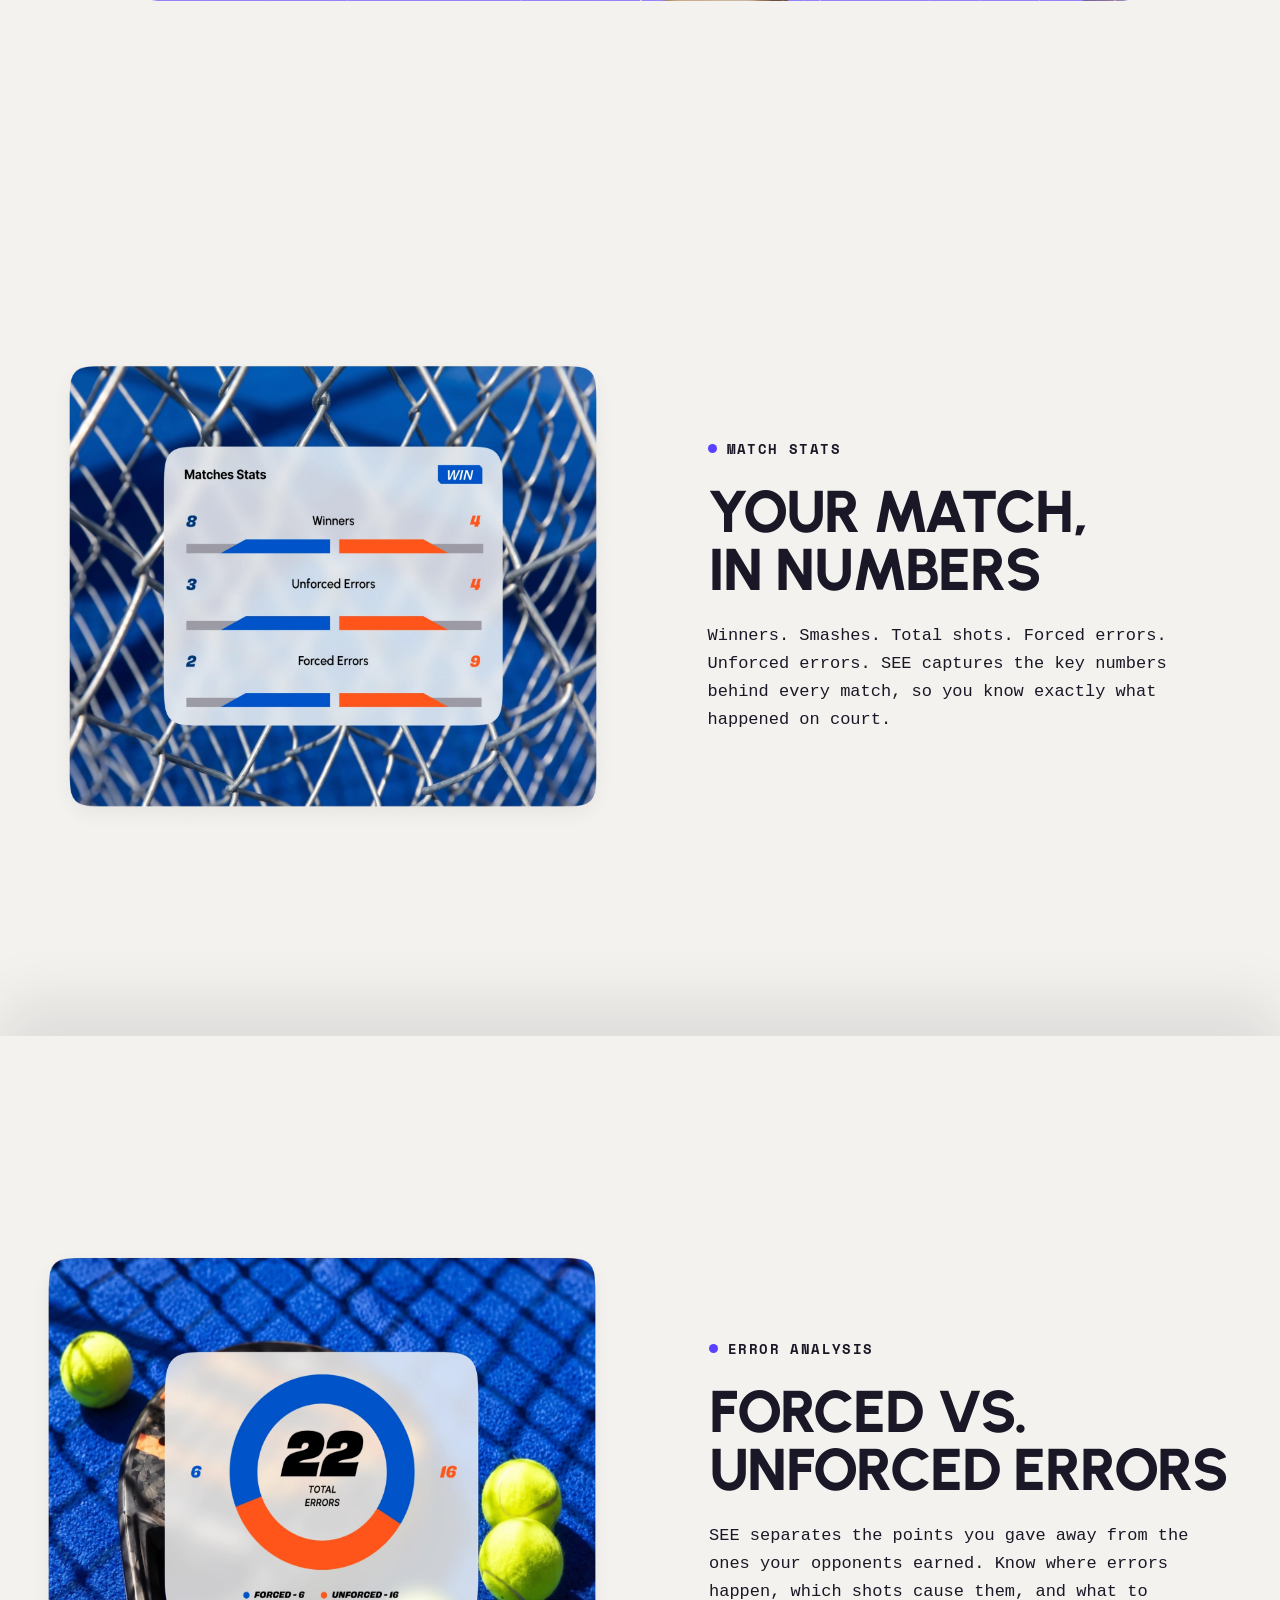
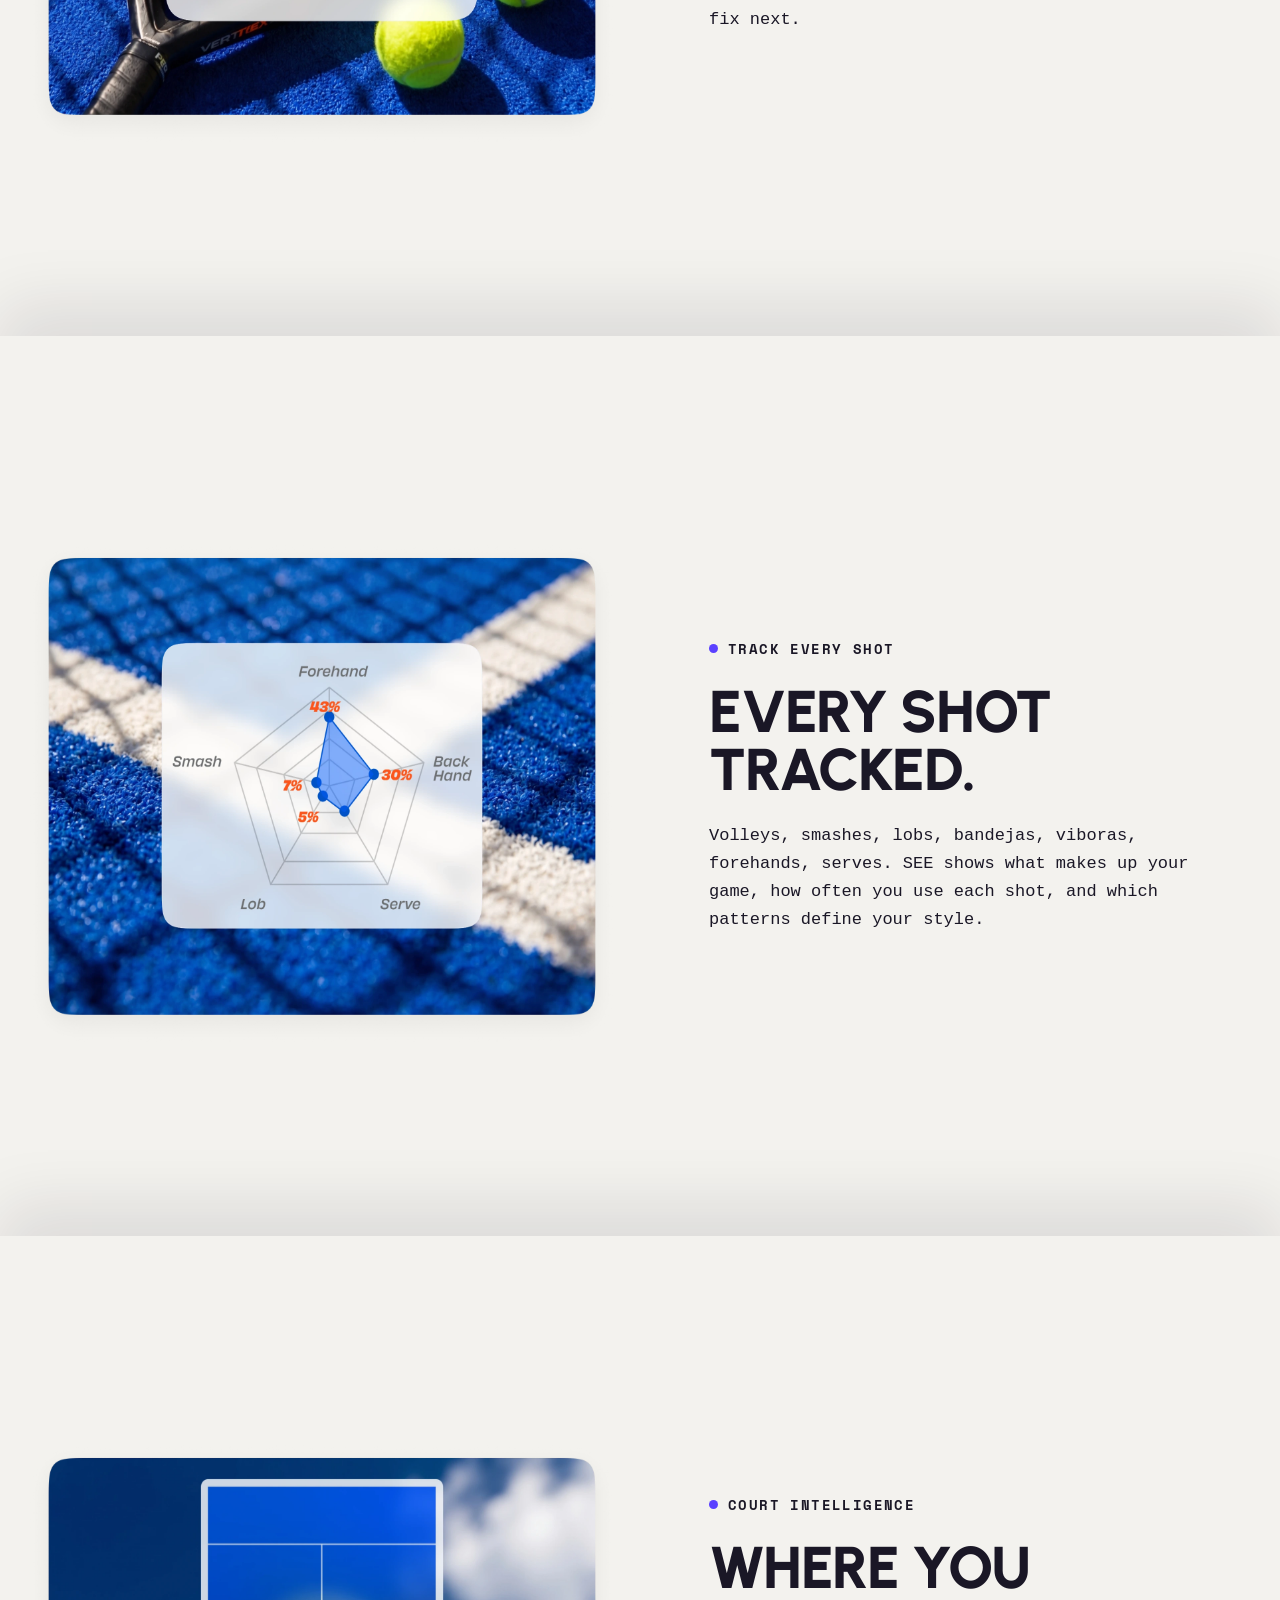
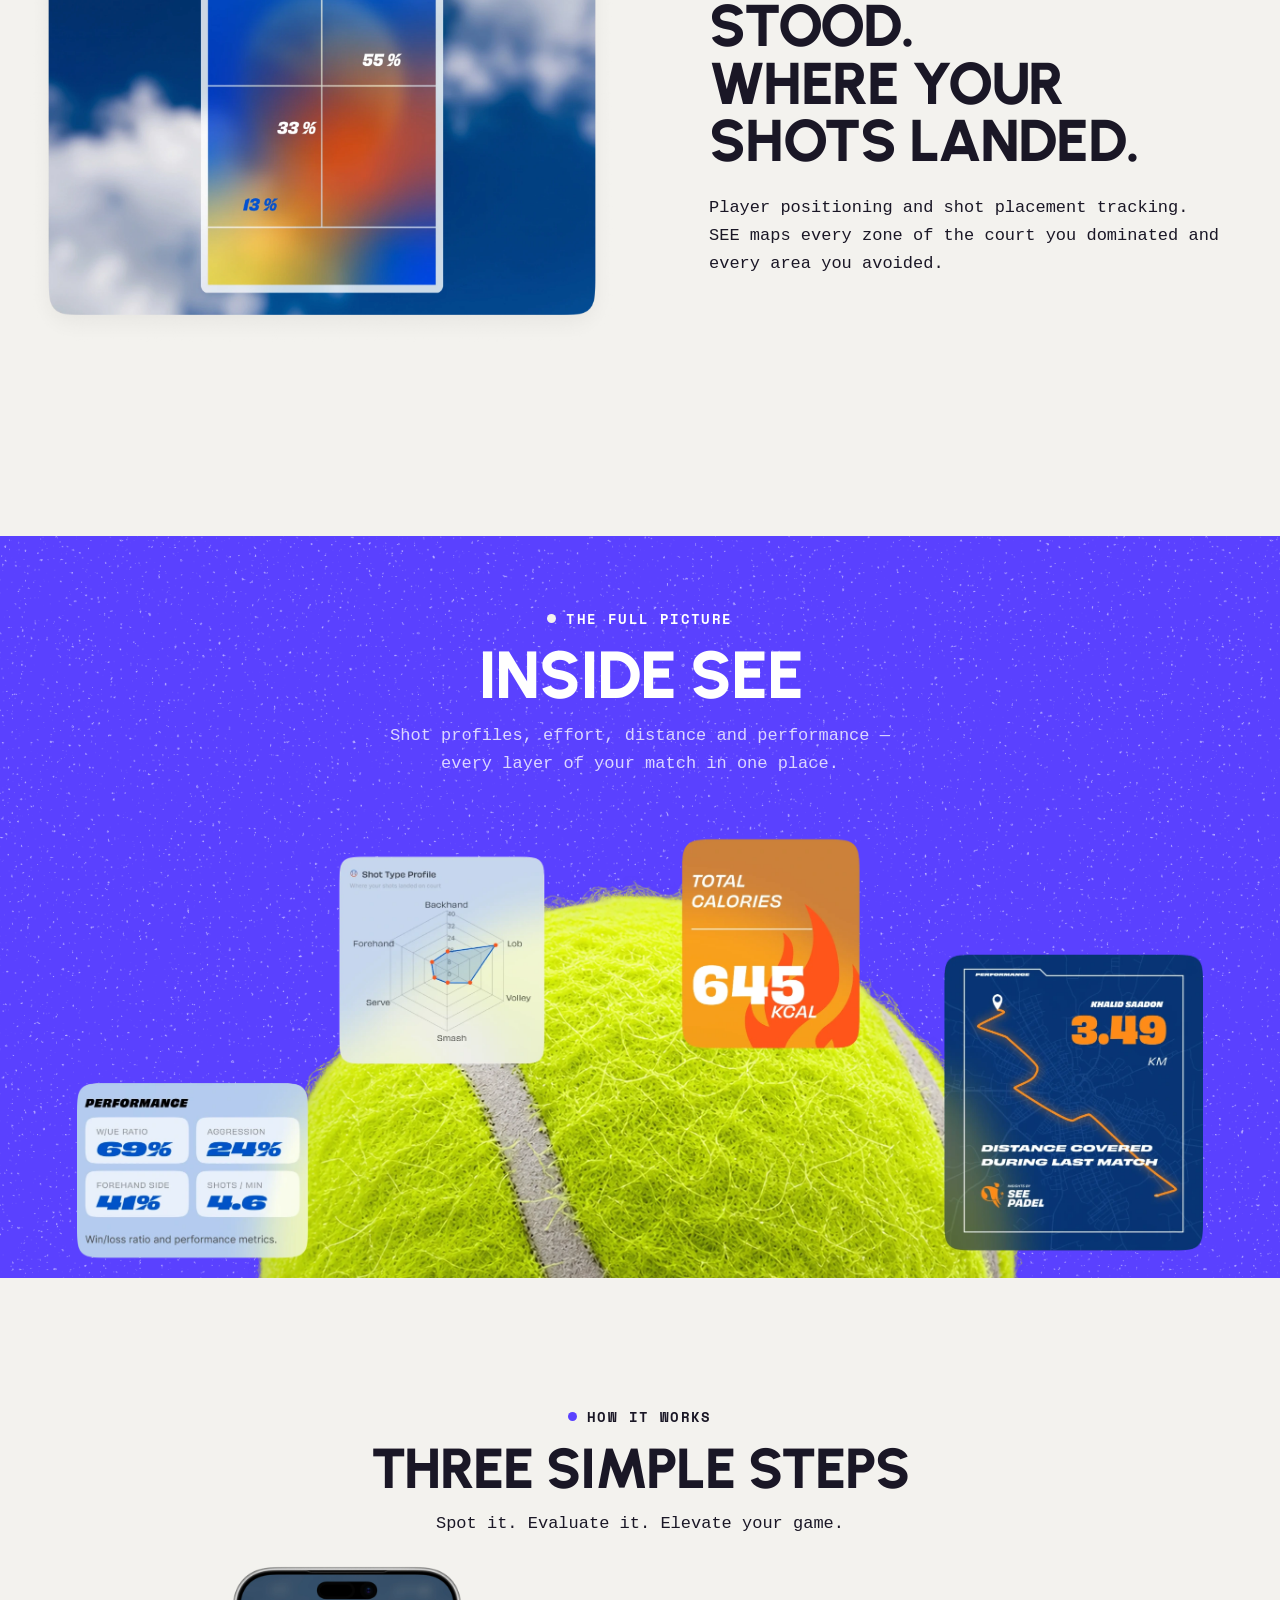
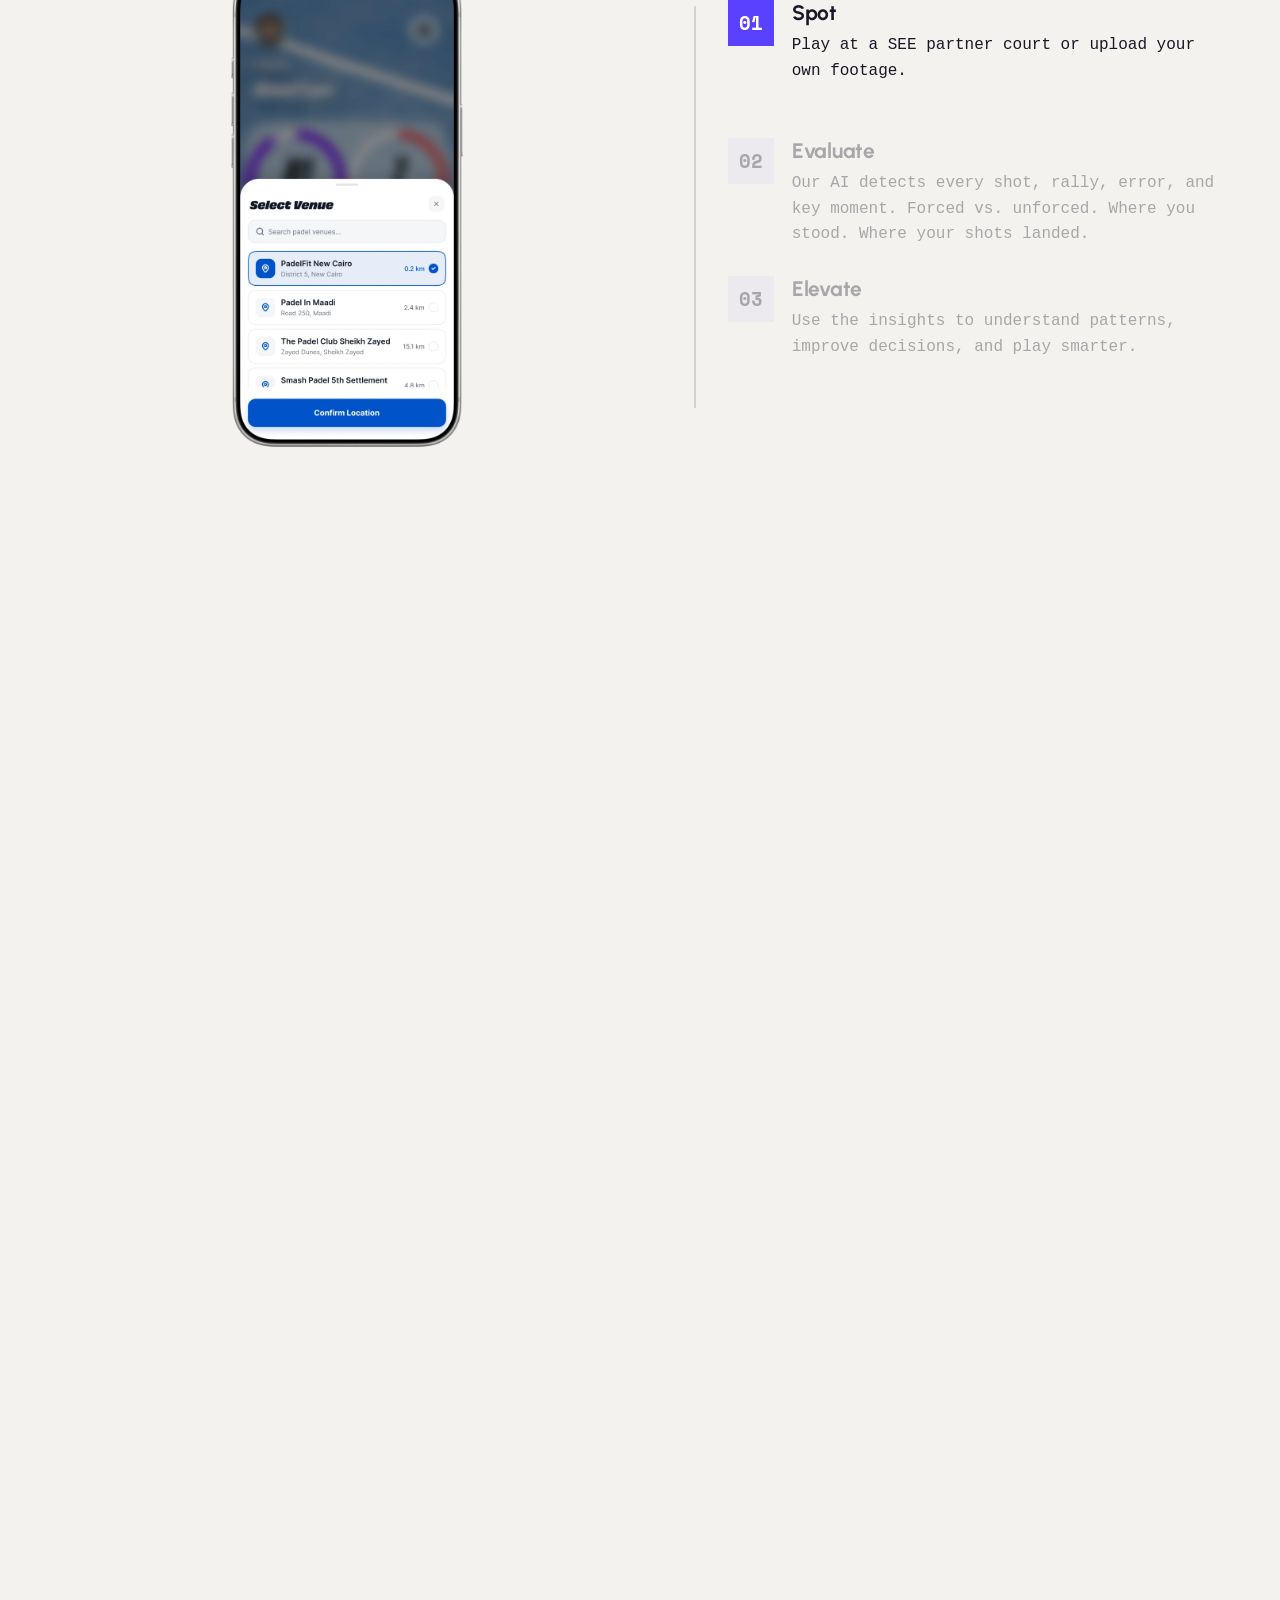
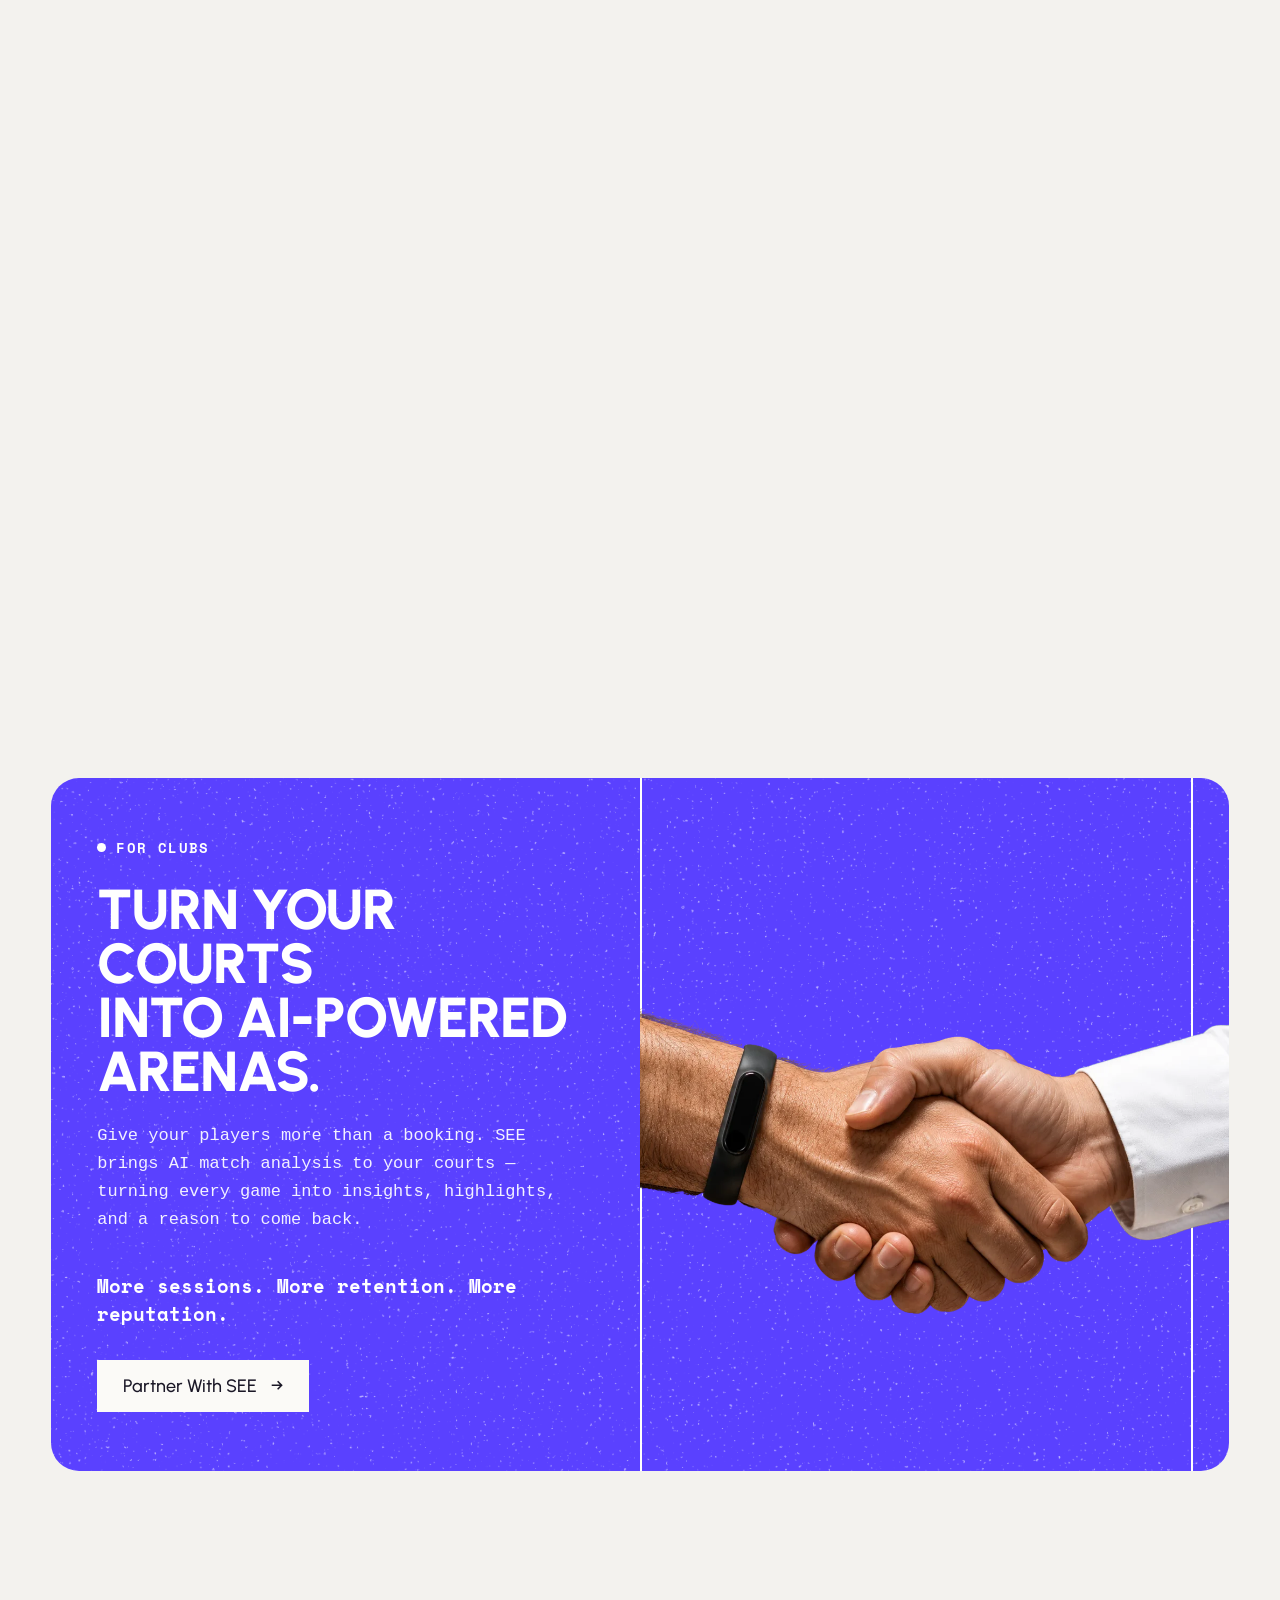
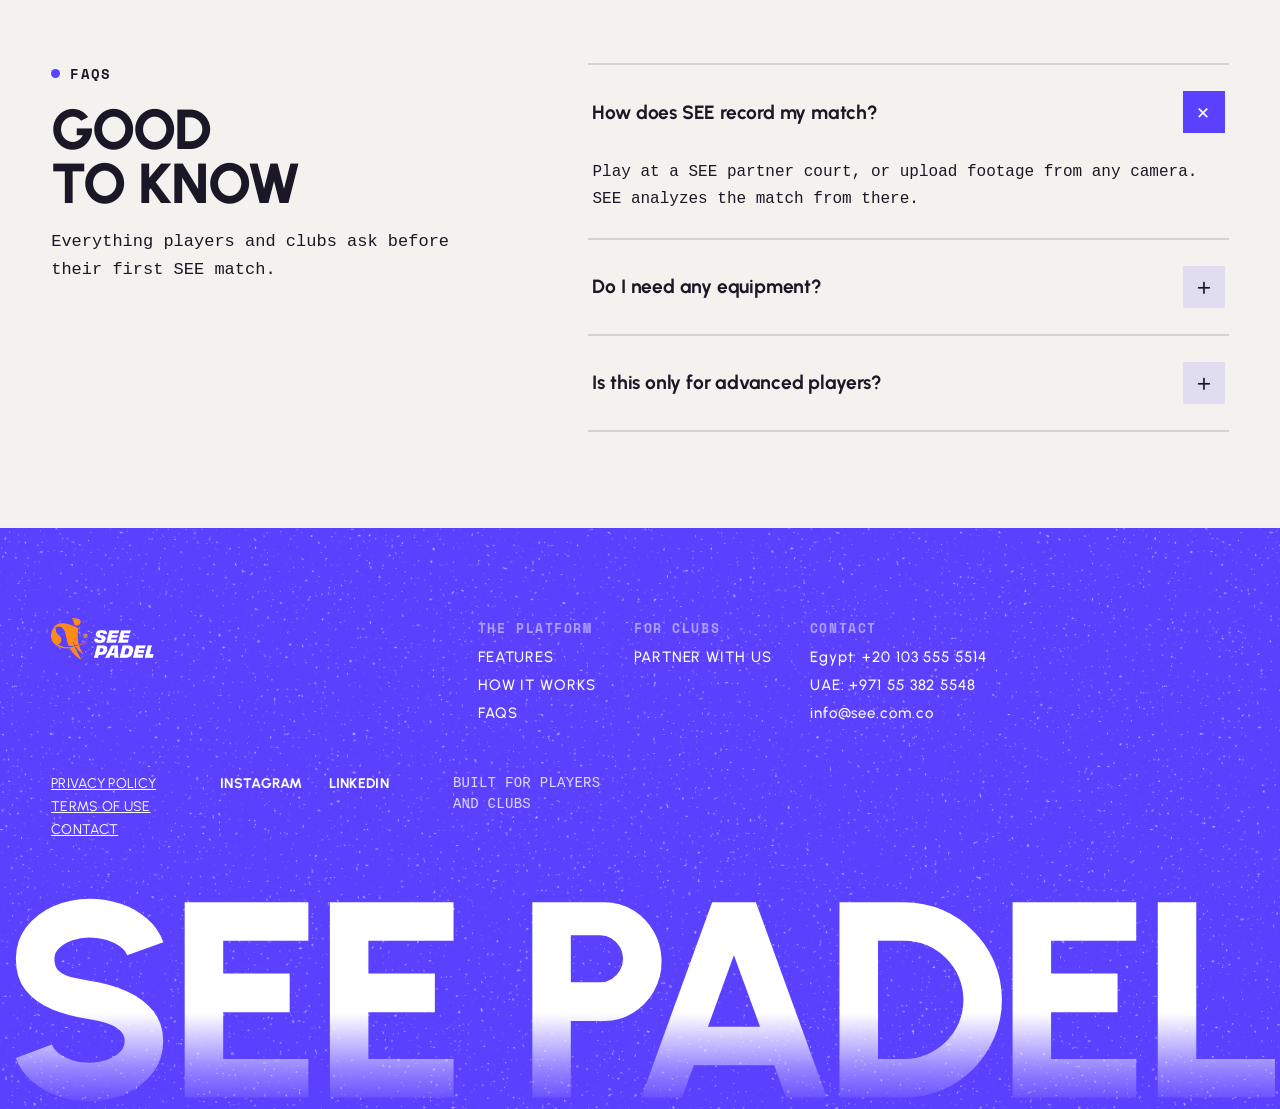
==== commit 4f8ff616: "Make text single-color and switch subtitles to mono, matching the app Removes every remaining accent" ====
--- a/index.html
+++ b/index.html
@@ -63,8 +63,8 @@
       <img data-r="hand" src="./assets/hero.webp" alt="Hand tossing a padel ball" style="animation:heroHand 1300ms cubic-bezier(0.22,1,0.36,1) 480ms both;position:absolute;left:50%;transform:translateX(-50%);top:auto;bottom:0;width:796px;height:849px;max-height:100%;object-fit:contain;object-position:bottom center;z-index:2;pointer-events:none">
 
       <div data-r="copy" style="animation:heroUp 1000ms cubic-bezier(0.22,1,0.36,1) 700ms both;position:relative;z-index:3;max-width:640px;display:flex;flex-direction:column;gap:26px">
-        <h1 style="margin:0;font-family:var(--font-body);font-weight:800;font-size:clamp(34px,4.4vw,62px);line-height:0.98;letter-spacing:-0.02em;text-transform:uppercase;color:#fff">See your game<br>through <span style="color:var(--paper)">AI</span></h1>
-        <p data-r="para" style="margin:0;max-width:390px;font-size:17px;line-height:1.65;color:rgba(255,255,255,0.92);text-wrap:pretty">Every shot tracked. Every error explained. Every moment captured. AI-powered highlights, stats, and reports for every padel player.</p>
+        <h1 style="margin:0;font-family:var(--font-body);font-weight:800;font-size:clamp(34px,4.4vw,62px);line-height:0.98;letter-spacing:-0.02em;text-transform:uppercase;color:#fff">See your game<br>through <span style="color:#fff">AI</span></h1>
+        <p data-r="para" style="margin:0;max-width:390px;font-size:17px;line-height:1.65;color:rgba(255,255,255,0.92);font-family:var(--font-mono);text-wrap:pretty">Every shot tracked. Every error explained. Every moment captured. AI-powered highlights, stats, and reports for every padel player.</p>
         <div data-r="cta" style="display:flex;flex-wrap:wrap;gap:18px">
           <a class="is-primary" href="https://tally.so/r/2Ek5Xe" target="_blank" rel="noopener" style="display:inline-flex;align-items:center;gap:14px;background:var(--surface);color:var(--ink);padding:17px 26px;font-size:18px;font-weight:500;line-height:1">Get Early Access <span>&rarr;</span></a>
           <a class="is-ghost" href="mailto:info@see.com.co?subject=Partner%20with%20SEE" style="display:inline-flex;align-items:center;gap:14px;background:rgba(255,255,255,0.10);-webkit-backdrop-filter:blur(14px) saturate(140%);backdrop-filter:blur(14px) saturate(140%);color:#fff;border:2px solid rgba(255,255,255,0.55);padding:15px 26px;font-size:18px;font-weight:500;line-height:1">Partner With SEE <span>&rarr;</span></a>
@@ -79,12 +79,12 @@
   <div data-r="hl" style="position:relative;width:100%;margin:0 auto;display:grid;grid-template-columns:1fr 1fr;align-items:stretch;border-radius:var(--r-card);overflow:hidden;background-color:var(--primary);background-image:url('./assets/bg-noise.png');background-size:1150px auto;background-repeat:repeat;background-position:top center">
 
     <div style="display:flex;flex-direction:column;gap:24px;padding:clamp(40px,4.6vw,86px) clamp(28px,3.6vw,72px)">
-      <div style="display:flex;align-items:center;gap:10px;color:var(--paper);font-size:14px;font-weight:700;letter-spacing:0.1em;text-transform:uppercase">
+      <div style="display:flex;align-items:center;gap:10px;color:#fff;font-size:14px;font-weight:700;letter-spacing:0.1em;text-transform:uppercase;font-family:var(--font-mono)">
         <span style="width:9px;height:9px;border-radius:50%;background:var(--paper)"></span>Shareable Highlights
       </div>
-      <h2 data-r="hl-h2" style="margin:0;font-family:var(--font-body);font-weight:800;font-size:clamp(40px,4.4vw,66px);line-height:0.96;letter-spacing:-0.02em;text-transform:uppercase;color:#fff">Moments<br>that live off<br>the <span style="color:var(--paper)">court.</span></h2>
-      <p style="margin:14px 0 0;font-size:19px;font-weight:700;color:#fff">Your match becomes more than a final score.</p>
-      <p style="margin:0;max-width:520px;font-size:17px;line-height:1.65;color:rgba(255,255,255,0.86);text-wrap:pretty">SEE turns your best shots, hardest smashes, match results, and key moments into shareable clips and cards &mdash; so every match gives you something worth sharing.</p>
+      <h2 data-r="hl-h2" style="margin:0;font-family:var(--font-body);font-weight:800;font-size:clamp(40px,4.4vw,66px);line-height:0.96;letter-spacing:-0.02em;text-transform:uppercase;color:#fff">Moments<br>that live off<br>the <span style="color:#fff">court.</span></h2>
+      <p style="margin:14px 0 0;font-size:19px;font-weight:700;color:#fff;font-family:var(--font-mono)">Your match becomes more than a final score.</p>
+      <p style="margin:0;max-width:520px;font-size:17px;line-height:1.65;color:rgba(255,255,255,0.86);font-family:var(--font-mono);text-wrap:pretty">SEE turns your best shots, hardest smashes, match results, and key moments into shareable clips and cards &mdash; so every match gives you something worth sharing.</p>
     </div>
 
     <div data-r="hl-card" style="position:relative;min-height:clamp(420px,44vw,700px);overflow:hidden">
@@ -104,11 +104,11 @@
       <img data-r="feat-img-m" src="./assets/feat1-mobile-sm.webp" loading="lazy" decoding="async" alt="Match stats card over a padel court fence" style="display:none">
     </div>
     <div style="display:flex;flex-direction:column;gap:24px;max-width:620px">
-      <div style="display:flex;align-items:center;gap:10px;color:var(--primary);font-size:14px;font-weight:700;letter-spacing:0.1em;text-transform:uppercase">
+      <div style="display:flex;align-items:center;gap:10px;color:var(--ink);font-size:14px;font-weight:700;letter-spacing:0.1em;text-transform:uppercase;font-family:var(--font-mono)">
         <span style="width:9px;height:9px;border-radius:50%;background:var(--primary)"></span>Match Stats
       </div>
-      <h2 data-r="feat-h2" style="margin:0;font-family:var(--font-body);font-weight:800;font-size:clamp(40px,4.6vw,68px);line-height:0.98;letter-spacing:-0.02em;text-transform:uppercase;color:var(--ink)">Your match,<br>in <span style="color:var(--primary)">numbers</span></h2>
-      <p style="margin:0;max-width:540px;font-size:17px;line-height:1.65;color:var(--ink-muted);text-wrap:pretty">Winners. Smashes. Total shots. Forced errors. Unforced errors. SEE captures the key numbers behind every match, so you know exactly what happened on court.</p>
+      <h2 data-r="feat-h2" style="margin:0;font-family:var(--font-body);font-weight:800;font-size:clamp(40px,4.6vw,68px);line-height:0.98;letter-spacing:-0.02em;text-transform:uppercase;color:var(--ink)">Your match,<br>in <span style="color:var(--ink)">numbers</span></h2>
+      <p style="margin:0;max-width:540px;font-size:17px;line-height:1.65;color:var(--ink);font-family:var(--font-mono);text-wrap:pretty">Winners. Smashes. Total shots. Forced errors. Unforced errors. SEE captures the key numbers behind every match, so you know exactly what happened on court.</p>
     </div>
   </section>
 
@@ -118,11 +118,11 @@
       <img data-r="feat-img-m" src="./assets/feat2-mobile-sm.webp" loading="lazy" decoding="async" alt="Error breakdown card over a padel court with racket and balls" style="display:none">
     </div>
     <div style="display:flex;flex-direction:column;gap:24px;max-width:620px">
-      <div style="display:flex;align-items:center;gap:10px;color:var(--primary);font-size:14px;font-weight:700;letter-spacing:0.1em;text-transform:uppercase">
+      <div style="display:flex;align-items:center;gap:10px;color:var(--ink);font-size:14px;font-weight:700;letter-spacing:0.1em;text-transform:uppercase;font-family:var(--font-mono)">
         <span style="width:9px;height:9px;border-radius:50%;background:var(--primary)"></span>Error Analysis
       </div>
-      <h2 data-r="feat-h2" style="margin:0;font-family:var(--font-body);font-weight:800;font-size:clamp(40px,4.6vw,68px);line-height:0.98;letter-spacing:-0.02em;text-transform:uppercase;color:var(--ink)">Forced vs.<br>unforced <span style="color:var(--primary)">errors</span></h2>
-      <p style="margin:0;max-width:540px;font-size:17px;line-height:1.65;color:var(--ink-muted);text-wrap:pretty">SEE separates the points you gave away from the ones your opponents earned. Know where errors happen, which shots cause them, and what to fix next.</p>
+      <h2 data-r="feat-h2" style="margin:0;font-family:var(--font-body);font-weight:800;font-size:clamp(40px,4.6vw,68px);line-height:0.98;letter-spacing:-0.02em;text-transform:uppercase;color:var(--ink)">Forced vs.<br>unforced <span style="color:var(--ink)">errors</span></h2>
+      <p style="margin:0;max-width:540px;font-size:17px;line-height:1.65;color:var(--ink);font-family:var(--font-mono);text-wrap:pretty">SEE separates the points you gave away from the ones your opponents earned. Know where errors happen, which shots cause them, and what to fix next.</p>
     </div>
   </section>
 
@@ -132,11 +132,11 @@
       <img data-r="feat-img-m" src="./assets/feat3-mobile-sm.webp" loading="lazy" decoding="async" alt="Shot type radar chart card over a padel court" style="display:none">
     </div>
     <div style="display:flex;flex-direction:column;gap:24px;max-width:620px">
-      <div style="display:flex;align-items:center;gap:10px;color:var(--primary);font-size:14px;font-weight:700;letter-spacing:0.1em;text-transform:uppercase">
+      <div style="display:flex;align-items:center;gap:10px;color:var(--ink);font-size:14px;font-weight:700;letter-spacing:0.1em;text-transform:uppercase;font-family:var(--font-mono)">
         <span style="width:9px;height:9px;border-radius:50%;background:var(--primary)"></span>Track every shot
       </div>
-      <h2 data-r="feat-h2" style="margin:0;font-family:var(--font-body);font-weight:800;font-size:clamp(40px,4.6vw,68px);line-height:0.98;letter-spacing:-0.02em;text-transform:uppercase;color:var(--ink)">Every shot<br><span style="color:var(--primary)">tracked.</span></h2>
-      <p style="margin:0;max-width:540px;font-size:17px;line-height:1.65;color:var(--ink-muted);text-wrap:pretty">Volleys, smashes, lobs, bandejas, viboras, forehands, serves. SEE shows what makes up your game, how often you use each shot, and which patterns define your style.</p>
+      <h2 data-r="feat-h2" style="margin:0;font-family:var(--font-body);font-weight:800;font-size:clamp(40px,4.6vw,68px);line-height:0.98;letter-spacing:-0.02em;text-transform:uppercase;color:var(--ink)">Every shot<br><span style="color:var(--ink)">tracked.</span></h2>
+      <p style="margin:0;max-width:540px;font-size:17px;line-height:1.65;color:var(--ink);font-family:var(--font-mono);text-wrap:pretty">Volleys, smashes, lobs, bandejas, viboras, forehands, serves. SEE shows what makes up your game, how often you use each shot, and which patterns define your style.</p>
     </div>
   </section>
 
@@ -146,21 +146,21 @@
       <img data-r="feat-img-m" src="./assets/feat4-mobile-sm.webp" loading="lazy" decoding="async" alt="Court heatmap card showing player positioning zones" style="display:none">
     </div>
     <div style="display:flex;flex-direction:column;gap:24px;max-width:620px">
-      <div style="display:flex;align-items:center;gap:10px;color:var(--primary);font-size:14px;font-weight:700;letter-spacing:0.1em;text-transform:uppercase">
+      <div style="display:flex;align-items:center;gap:10px;color:var(--ink);font-size:14px;font-weight:700;letter-spacing:0.1em;text-transform:uppercase;font-family:var(--font-mono)">
         <span style="width:9px;height:9px;border-radius:50%;background:var(--primary)"></span>Court Intelligence
       </div>
-      <h2 data-r="feat-h2" style="margin:0;font-family:var(--font-body);font-weight:800;font-size:clamp(40px,4.6vw,68px);line-height:0.98;letter-spacing:-0.02em;text-transform:uppercase;color:var(--ink)">Where you stood.<br>Where your shots <span style="color:var(--primary)">landed.</span></h2>
-      <p style="margin:0;max-width:540px;font-size:17px;line-height:1.65;color:var(--ink-muted);text-wrap:pretty">Player positioning and shot placement tracking. SEE maps every zone of the court you dominated and every area you avoided.</p>
+      <h2 data-r="feat-h2" style="margin:0;font-family:var(--font-body);font-weight:800;font-size:clamp(40px,4.6vw,68px);line-height:0.98;letter-spacing:-0.02em;text-transform:uppercase;color:var(--ink)">Where you stood.<br>Where your shots <span style="color:var(--ink)">landed.</span></h2>
+      <p style="margin:0;max-width:540px;font-size:17px;line-height:1.65;color:var(--ink);font-family:var(--font-mono);text-wrap:pretty">Player positioning and shot placement tracking. SEE maps every zone of the court you dominated and every area you avoided.</p>
     </div>
   </section>
 
   <section data-r="inside" style="position:relative;overflow:hidden;background-color:var(--primary);background-image:url('./assets/bg-noise.png');background-size:1150px auto;background-repeat:repeat;background-position:top center;padding:clamp(64px,8vh,110px) 0 0;font-family:var(--font-body)">
     <div style="display:flex;flex-direction:column;align-items:center;gap:14px;text-align:center;padding:0 clamp(20px,4vw,72px)">
-      <div style="display:flex;align-items:center;gap:10px;color:var(--paper);font-size:14px;font-weight:700;letter-spacing:0.1em;text-transform:uppercase">
+      <div style="display:flex;align-items:center;gap:10px;color:#fff;font-size:14px;font-weight:700;letter-spacing:0.1em;text-transform:uppercase;font-family:var(--font-mono)">
         <span style="width:9px;height:9px;border-radius:50%;background:var(--paper)"></span>The full picture
       </div>
       <h2 data-r="inside-h2" style="margin:0;font-family:var(--font-body);font-weight:800;font-size:clamp(38px,5.2vw,76px);line-height:0.98;letter-spacing:-0.02em;text-transform:uppercase;color:#fff">Inside SEE</h2>
-      <p style="margin:0;max-width:560px;font-size:17px;line-height:1.6;color:rgba(255,255,255,0.78);text-wrap:pretty">Shot profiles, effort, distance and performance &mdash; every layer of your match in one place.</p>
+      <p style="margin:0;max-width:560px;font-size:17px;line-height:1.6;color:rgba(255,255,255,0.78);font-family:var(--font-mono);text-wrap:pretty">Shot profiles, effort, distance and performance &mdash; every layer of your match in one place.</p>
     </div>
     <img data-r="inside-img" src="./assets/inside-see-sm.webp" loading="lazy" decoding="async" alt="Padel ball surrounded by SEE stat cards: shot type profile, total calories, distance covered and performance metrics" style="display:block;width:88%;max-width:1500px;height:auto;margin:clamp(40px,6vh,84px) auto 0">
     <img data-r="inside-img-m" src="./assets/inside-see-mobile.webp" loading="lazy" decoding="async" alt="Padel ball surrounded by SEE stat cards on mobile" style="display:none">
@@ -172,11 +172,11 @@
   <div data-r="steps" style="position:sticky;top:0;height:100svh;display:flex;flex-direction:column;justify-content:center;gap:clamp(20px,3vh,40px);padding:clamp(28px,4.5vh,64px) clamp(20px,4vw,72px);overflow:hidden">
 
     <div style="display:flex;flex-direction:column;align-items:center;gap:14px;text-align:center">
-      <div style="display:flex;align-items:center;gap:10px;color:var(--primary);font-size:14px;font-weight:700;letter-spacing:0.1em;text-transform:uppercase">
+      <div style="display:flex;align-items:center;gap:10px;color:var(--ink);font-size:14px;font-weight:700;letter-spacing:0.1em;text-transform:uppercase;font-family:var(--font-mono)">
         <span style="width:9px;height:9px;border-radius:50%;background:var(--primary)"></span>How it works
       </div>
       <h2 data-r="steps-h2" style="margin:0;font-family:var(--font-body);font-weight:800;font-size:clamp(38px,4.4vw,64px);line-height:0.98;letter-spacing:-0.02em;text-transform:uppercase;color:var(--ink)">Three simple steps</h2>
-      <p style="margin:0;max-width:560px;font-size:17px;line-height:1.6;color:var(--ink-muted);text-wrap:pretty">Spot it. Evaluate it. Elevate your game.</p>
+      <p style="margin:0;max-width:560px;font-size:17px;line-height:1.6;color:var(--ink);font-family:var(--font-mono);text-wrap:pretty">Spot it. Evaluate it. Elevate your game.</p>
     </div>
 
     <div data-r="steps-grid" style="display:grid;grid-template-columns:1.05fr minmax(320px,0.95fr);align-items:center;gap:clamp(28px,4vw,72px);width:100%;min-height:0">
@@ -195,25 +195,25 @@
           <div data-r="step-num" style="flex:0 0 auto;width:46px;height:46px;display:grid;place-items:center;font-family:var(--font-mono);font-weight:700;font-size:19px;color:#fff;background:var(--primary)">01</div>
           <div style="display:flex;flex-direction:column;gap:8px">
             <h3 style="margin:0;font-size:21px;font-weight:700;letter-spacing:-0.01em;color:var(--ink)">Spot</h3>
-            <p style="margin:0;max-width:440px;font-size:16px;line-height:1.6;color:var(--ink-muted);text-wrap:pretty">Play at a SEE partner court or upload your own footage.</p>
+            <p style="margin:0;max-width:440px;font-size:16px;line-height:1.6;color:var(--ink);font-family:var(--font-mono);text-wrap:pretty">Play at a SEE partner court or upload your own footage.</p>
           </div>
           <img src="./assets/step1-sm.webp" loading="lazy" decoding="async" alt="Selecting a padel venue in the SEE app" data-r="step-media" style="display:none">
         </div>
 
         <div data-r="step" data-step="1" style="flex:1 1 0;min-height:0;align-items:flex-start;display:flex;gap:18px;opacity:0.42;transition:opacity 380ms ease">
-          <div data-r="step-num" style="flex:0 0 auto;width:46px;height:46px;display:grid;place-items:center;font-family:var(--font-mono);font-weight:700;font-size:19px;color:var(--settled-fg);background:var(--settled-bg)">02</div>
+          <div data-r="step-num" style="flex:0 0 auto;width:46px;height:46px;display:grid;place-items:center;font-family:var(--font-mono);font-weight:700;font-size:19px;color:var(--ink);background:var(--settled-bg)">02</div>
           <div style="display:flex;flex-direction:column;gap:8px">
             <h3 style="margin:0;font-size:21px;font-weight:700;letter-spacing:-0.01em;color:var(--ink)">Evaluate</h3>
-            <p style="margin:0;max-width:440px;font-size:16px;line-height:1.6;color:var(--ink-muted);text-wrap:pretty">Our AI detects every shot, rally, error, and key moment. Forced vs. unforced. Where you stood. Where your shots landed.</p>
+            <p style="margin:0;max-width:440px;font-size:16px;line-height:1.6;color:var(--ink);font-family:var(--font-mono);text-wrap:pretty">Our AI detects every shot, rally, error, and key moment. Forced vs. unforced. Where you stood. Where your shots landed.</p>
           </div>
           <img src="./assets/step2-sm.webp" loading="lazy" decoding="async" alt="Live match stats and shot map in the SEE app" data-r="step-media" style="display:none">
         </div>
 
         <div data-r="step" data-step="2" style="flex:1 1 0;min-height:0;align-items:flex-start;display:flex;gap:18px;opacity:0.42;transition:opacity 380ms ease">
-          <div data-r="step-num" style="flex:0 0 auto;width:46px;height:46px;display:grid;place-items:center;font-family:var(--font-mono);font-weight:700;font-size:19px;color:var(--settled-fg);background:var(--settled-bg)">03</div>
+          <div data-r="step-num" style="flex:0 0 auto;width:46px;height:46px;display:grid;place-items:center;font-family:var(--font-mono);font-weight:700;font-size:19px;color:var(--ink);background:var(--settled-bg)">03</div>
           <div style="display:flex;flex-direction:column;gap:8px">
             <h3 style="margin:0;font-size:21px;font-weight:700;letter-spacing:-0.01em;color:var(--ink)">Elevate</h3>
-            <p style="margin:0;max-width:440px;font-size:16px;line-height:1.6;color:var(--ink-muted);text-wrap:pretty">Use the insights to understand patterns, improve decisions, and play smarter.</p>
+            <p style="margin:0;max-width:440px;font-size:16px;line-height:1.6;color:var(--ink);font-family:var(--font-mono);text-wrap:pretty">Use the insights to understand patterns, improve decisions, and play smarter.</p>
           </div>
           <img src="./assets/step3-sm.webp" loading="lazy" decoding="async" alt="Player dashboard with wins, shot totals and error breakdown in the SEE app" data-r="step-media" style="display:none">
         </div>
@@ -227,12 +227,12 @@
   <div data-r="cta-panel" style="position:relative;width:100%;margin:0 auto;display:grid;grid-template-columns:1fr 1fr;align-items:stretch;border-radius:var(--r-card);overflow:hidden;background-color:var(--primary-pressed);background-image:url('./assets/bg-noise.png');background-size:1150px auto;background-repeat:repeat;background-position:top center">
 
     <div style="display:flex;flex-direction:column;gap:24px;padding:clamp(40px,4.6vw,86px) clamp(28px,3.6vw,72px)">
-      <div style="display:flex;align-items:center;gap:10px;color:#fff;font-size:14px;font-weight:700;letter-spacing:0.1em;text-transform:uppercase">
+      <div style="display:flex;align-items:center;gap:10px;color:#fff;font-size:14px;font-weight:700;letter-spacing:0.1em;text-transform:uppercase;font-family:var(--font-mono)">
         <span style="width:9px;height:9px;border-radius:50%;background:#fff"></span>For clubs
       </div>
-      <h2 data-r="cta-h2" style="margin:0;font-family:var(--font-body);font-weight:800;font-size:clamp(40px,4.4vw,66px);line-height:0.96;letter-spacing:-0.02em;text-transform:uppercase;color:#fff">Turn your courts<br>into <span style="color:var(--primary)">AI-powered</span><br>arenas.</h2>
-      <p style="margin:0;max-width:520px;font-size:17px;line-height:1.65;color:rgba(255,255,255,0.92);text-wrap:pretty">Give your players more than a booking. SEE brings AI match analysis to your courts &mdash; turning every game into insights, highlights, and a reason to come back.</p>
-      <p style="margin:14px 0 0;font-size:19px;font-weight:700;color:#fff">More sessions. More retention. More reputation.</p>
+      <h2 data-r="cta-h2" style="margin:0;font-family:var(--font-body);font-weight:800;font-size:clamp(40px,4.4vw,66px);line-height:0.96;letter-spacing:-0.02em;text-transform:uppercase;color:#fff">Turn your courts<br>into <span style="color:#fff">AI-powered</span><br>arenas.</h2>
+      <p style="margin:0;max-width:520px;font-size:17px;line-height:1.65;color:rgba(255,255,255,0.92);font-family:var(--font-mono);text-wrap:pretty">Give your players more than a booking. SEE brings AI match analysis to your courts &mdash; turning every game into insights, highlights, and a reason to come back.</p>
+      <p style="margin:14px 0 0;font-size:19px;font-weight:700;color:#fff;font-family:var(--font-mono)">More sessions. More retention. More reputation.</p>
       <div data-r="cta2-buttons" style="display:flex;flex-wrap:wrap;gap:18px;margin-top:8px">
         <a href="mailto:info@see.com.co?subject=Partner%20with%20SEE" style="display:inline-flex;align-items:center;gap:14px;background:var(--surface);color:var(--ink);padding:17px 26px;font-size:18px;font-weight:500;line-height:1">Partner With SEE <span>&rarr;</span></a>
       </div>
@@ -253,11 +253,11 @@
   <div data-r="faq" style="display:grid;grid-template-columns:0.85fr 1.15fr;gap:clamp(32px,5vw,88px);align-items:start;width:100%">
 
     <div style="display:flex;flex-direction:column;gap:18px">
-      <div style="display:flex;align-items:center;gap:10px;color:var(--primary);font-size:14px;font-weight:700;letter-spacing:0.1em;text-transform:uppercase">
+      <div style="display:flex;align-items:center;gap:10px;color:var(--ink);font-size:14px;font-weight:700;letter-spacing:0.1em;text-transform:uppercase;font-family:var(--font-mono)">
         <span style="width:9px;height:9px;border-radius:50%;background:var(--primary)"></span>FAQs
       </div>
       <h2 data-r="faq-h2" style="margin:0;font-family:var(--font-body);font-weight:800;font-size:clamp(38px,4.4vw,64px);line-height:0.96;letter-spacing:-0.02em;text-transform:uppercase;color:var(--ink)">Good<br>to know</h2>
-      <p style="margin:0;max-width:400px;font-size:17px;line-height:1.65;color:var(--ink-muted);text-wrap:pretty">Everything players and clubs ask before their first SEE match.</p>
+      <p style="margin:0;max-width:400px;font-size:17px;line-height:1.65;color:var(--ink);font-family:var(--font-mono);text-wrap:pretty">Everything players and clubs ask before their first SEE match.</p>
     </div>
 
     <div style="display:flex;flex-direction:column">
@@ -267,7 +267,7 @@
           <span data-r="faq-icon" style="flex:0 0 auto;width:42px;height:42px;display:grid;place-items:center;font-size:24px;line-height:1;transition:background 280ms ease,color 280ms ease"><span data-r="faq-glyph" style="display:block;line-height:1;transition:transform 280ms ease">+</span></span>
         </button>
         <div data-r="faq-panel" style="overflow:hidden;transition:max-height 380ms ease,opacity 300ms ease">
-          <p style="margin:0;max-width:640px;padding:0 4px 26px;font-size:16px;line-height:1.65;color:var(--ink-muted);text-wrap:pretty">Play at a SEE partner court, or upload footage from any camera. SEE analyzes the match from there.</p>
+          <p style="margin:0;max-width:640px;padding:0 4px 26px;font-size:16px;line-height:1.65;color:var(--ink);font-family:var(--font-mono);text-wrap:pretty">Play at a SEE partner court, or upload footage from any camera. SEE analyzes the match from there.</p>
         </div>
       </div>
 
@@ -277,7 +277,7 @@
           <span data-r="faq-icon" style="flex:0 0 auto;width:42px;height:42px;display:grid;place-items:center;font-size:24px;line-height:1;transition:background 280ms ease,color 280ms ease"><span data-r="faq-glyph" style="display:block;line-height:1;transition:transform 280ms ease">+</span></span>
         </button>
         <div data-r="faq-panel" style="overflow:hidden;transition:max-height 380ms ease,opacity 300ms ease">
-          <p style="margin:0;max-width:640px;padding:0 4px 26px;font-size:16px;line-height:1.65;color:var(--ink-muted);text-wrap:pretty">No. No wearables, no sensors. Just play &mdash; the rest is on us.</p>
+          <p style="margin:0;max-width:640px;padding:0 4px 26px;font-size:16px;line-height:1.65;color:var(--ink);font-family:var(--font-mono);text-wrap:pretty">No. No wearables, no sensors. Just play &mdash; the rest is on us.</p>
         </div>
       </div>
 
@@ -287,7 +287,7 @@
           <span data-r="faq-icon" style="flex:0 0 auto;width:42px;height:42px;display:grid;place-items:center;font-size:24px;line-height:1;transition:background 280ms ease,color 280ms ease"><span data-r="faq-glyph" style="display:block;line-height:1;transition:transform 280ms ease">+</span></span>
         </button>
         <div data-r="faq-panel" style="overflow:hidden;transition:max-height 380ms ease,opacity 300ms ease">
-          <p style="margin:0;max-width:640px;padding:0 4px 26px;font-size:16px;line-height:1.65;color:var(--ink-muted);text-wrap:pretty">No. SEE is built for every padel player.</p>
+          <p style="margin:0;max-width:640px;padding:0 4px 26px;font-size:16px;line-height:1.65;color:var(--ink);font-family:var(--font-mono);text-wrap:pretty">No. SEE is built for every padel player.</p>
         </div>
       </div>
     </div>
@@ -302,17 +302,17 @@
 
     <div data-r="footer-nav" style="display:flex;align-items:flex-start;gap:clamp(24px,3vw,52px);font-size:15px;font-weight:500;letter-spacing:0.06em;text-transform:uppercase">
       <div style="display:flex;flex-direction:column;gap:10px">
-        <div style="font-size:13px;font-weight:700;letter-spacing:0.12em;color:rgba(255,255,255,0.5)">The Platform</div>
+        <div style="font-size:13px;font-weight:700;letter-spacing:0.12em;color:rgba(255,255,255,0.5);font-family:var(--font-mono)">The Platform</div>
         <a href="#features">Features</a>
         <a href="#how">How it works</a>
         <a href="#faqs">FAQs</a>
       </div>
       <div style="display:flex;flex-direction:column;gap:10px">
-        <div style="font-size:13px;font-weight:700;letter-spacing:0.12em;color:rgba(255,255,255,0.5)">For Clubs</div>
+        <div style="font-size:13px;font-weight:700;letter-spacing:0.12em;color:rgba(255,255,255,0.5);font-family:var(--font-mono)">For Clubs</div>
         <a href="mailto:info@see.com.co?subject=Partner%20with%20SEE">Partner with us</a>
       </div>
       <div style="display:flex;flex-direction:column;gap:10px">
-        <div style="font-size:13px;font-weight:700;letter-spacing:0.12em;color:rgba(255,255,255,0.5)">Contact</div>
+        <div style="font-size:13px;font-weight:700;letter-spacing:0.12em;color:rgba(255,255,255,0.5);font-family:var(--font-mono)">Contact</div>
         <a href="tel:+201035555514" style="text-transform:none">Egypt: +20 103 555 5514</a>
         <a href="tel:+971553825548" style="text-transform:none">UAE: +971 55 382 5548</a>
         <a href="mailto:info@see.com.co" style="text-transform:none">info@see.com.co</a>
@@ -321,42 +321,42 @@
   </div>
 
   <div data-r="footer-word" style="order:4;display:flex;justify-content:center;margin:clamp(28px,4vw,62px) 0 0;padding:0">
-    <div data-r="footer-wordmark" style="font-family:var(--font-body);font-weight:800;font-size:200px;line-height:0.78;letter-spacing:-0.035em;text-transform:uppercase;color:var(--paper);white-space:nowrap;transform-origin:center top;-webkit-mask-image:linear-gradient(to bottom,#000 0%,#000 56%,rgba(0,0,0,0.35) 82%,rgba(0,0,0,0) 100%);mask-image:linear-gradient(to bottom,#000 0%,#000 56%,rgba(0,0,0,0.35) 82%,rgba(0,0,0,0) 100%)">See Padel</div>
-  </div>
-
-  <div data-r="footer-bottom" style="order:2;display:flex;flex-wrap:wrap;gap:clamp(32px,5vw,90px);align-items:flex-start;margin-top:clamp(32px,4vw,60px);padding:0 clamp(20px,4vw,72px);font-size:14px;line-height:1.5;letter-spacing:0.02em;text-transform:uppercase;color:rgba(255,255,255,0.8)">
-    <div data-r="footer-nav-m" style="display:none;flex-wrap:wrap;align-items:flex-start;gap:26px 34px;font-size:15px;font-weight:500;letter-spacing:0.06em;text-transform:uppercase">
-      <div style="display:flex;flex-direction:column;gap:10px">
-        <div style="font-size:13px;font-weight:700;letter-spacing:0.12em;color:rgba(255,255,255,0.5)">The Platform</div>
+    <div data-r="footer-wordmark" style="font-family:var(--font-body);font-weight:800;font-size:200px;line-height:0.78;letter-spacing:-0.035em;text-transform:uppercase;color:#fff;white-space:nowrap;transform-origin:center top;-webkit-mask-image:linear-gradient(to bottom,#000 0%,#000 56%,rgba(0,0,0,0.35) 82%,rgba(0,0,0,0) 100%);mask-image:linear-gradient(to bottom,#000 0%,#000 56%,rgba(0,0,0,0.35) 82%,rgba(0,0,0,0) 100%)">See Padel</div>
+  </div>
+
+  <div data-r="footer-bottom" style="order:2;display:flex;flex-wrap:wrap;gap:clamp(32px,5vw,90px);align-items:flex-start;margin-top:clamp(32px,4vw,60px);padding:0 clamp(20px,4vw,72px);font-size:14px;line-height:1.5;letter-spacing:0.02em;text-transform:uppercase;color:rgba(255,255,255,0.8);font-family:var(--font-mono)">
+    <div data-r="footer-nav-m" style="display:none;flex-wrap:wrap;align-items:flex-start;gap:26px 34px;font-size:15px;font-weight:500;letter-spacing:0.06em;text-transform:uppercase;font-family:var(--font-body)">
+      <div style="display:flex;flex-direction:column;gap:10px">
+        <div style="font-size:13px;font-weight:700;letter-spacing:0.12em;color:rgba(255,255,255,0.5);font-family:var(--font-mono)">The Platform</div>
         <a href="#features">Features</a>
         <a href="#how">How it works</a>
         <a href="#faqs">FAQs</a>
       </div>
       <div style="display:flex;flex-direction:column;gap:10px">
-        <div style="font-size:13px;font-weight:700;letter-spacing:0.12em;color:rgba(255,255,255,0.5)">For Clubs</div>
+        <div style="font-size:13px;font-weight:700;letter-spacing:0.12em;color:rgba(255,255,255,0.5);font-family:var(--font-mono)">For Clubs</div>
         <a href="mailto:info@see.com.co?subject=Partner%20with%20SEE">Partner with us</a>
       </div>
       <div style="display:flex;flex-direction:column;gap:10px">
-        <div style="font-size:13px;font-weight:700;letter-spacing:0.12em;color:rgba(255,255,255,0.5)">Contact</div>
+        <div style="font-size:13px;font-weight:700;letter-spacing:0.12em;color:rgba(255,255,255,0.5);font-family:var(--font-mono)">Contact</div>
         <a href="tel:+201035555514" style="text-transform:none">Egypt: +20 103 555 5514</a>
         <a href="tel:+971553825548" style="text-transform:none">UAE: +971 55 382 5548</a>
         <a href="mailto:info@see.com.co" style="text-transform:none">info@see.com.co</a>
       </div>
     </div>
     <div data-r="footer-copy" style="display:none">&copy; See Padel /<br>All rights reserved</div>
-    <div style="display:flex;flex-direction:column;gap:2px">
+    <div style="display:flex;flex-direction:column;gap:2px;font-family:var(--font-body)">
       <a href="./privacy.html" style="text-decoration:underline;white-space:nowrap">Privacy policy</a>
       <a href="./privacy.html" style="text-decoration:underline">Terms of use</a>
       <a href="mailto:info@see.com.co" style="text-decoration:underline">Contact</a>
     </div>
-    <div data-r="footer-social" style="display:flex;gap:26px;flex:0 0 auto;color:var(--paper);font-weight:700">
-      <a href="https://www.instagram.com/see.padel?stkn=ZXd6cG1jbHEyamtx" target="_blank" rel="noopener" style="color:var(--paper)">Instagram</a>
-      <a href="https://ae.linkedin.com/company/sports-educations-enhancer" target="_blank" rel="noopener" style="color:var(--paper)">LinkedIn</a>
+    <div data-r="footer-social" style="display:flex;gap:26px;flex:0 0 auto;color:#fff;font-weight:700;font-family:var(--font-body)">
+      <a href="https://www.instagram.com/see.padel?stkn=ZXd6cG1jbHEyamtx" target="_blank" rel="noopener" style="color:#fff">Instagram</a>
+      <a href="https://ae.linkedin.com/company/sports-educations-enhancer" target="_blank" rel="noopener" style="color:#fff">LinkedIn</a>
     </div>
     <div>Built for players<br>and clubs</div>
   </div>
 
-  <div data-r="footer-copy-m" style="display:none;order:3;position:relative;z-index:2;margin-top:clamp(28px,3vw,48px);padding:0 clamp(20px,4vw,72px);font-size:13px;line-height:1.5;letter-spacing:0.02em;text-transform:uppercase;color:rgba(255,255,255,0.8)">&copy; See Padel / All rights reserved</div>
+  <div data-r="footer-copy-m" style="display:none;order:3;position:relative;z-index:2;margin-top:clamp(28px,3vw,48px);padding:0 clamp(20px,4vw,72px);font-size:13px;line-height:1.5;letter-spacing:0.02em;text-transform:uppercase;color:rgba(255,255,255,0.8);font-family:var(--font-mono)">&copy; See Padel / All rights reserved</div>
 </footer>
 
 <script src="./app.js"></script>
--- a/styles.css
+++ b/styles.css
@@ -9,7 +9,7 @@
 *, *::before, *::after { box-sizing:border-box; }
 img { max-width:100%; }
 a { color:#fff; text-decoration:none; }
-a:hover { color:var(--primary); }
+a:hover { color:var(--paper); }
 html { scroll-behavior:smooth; }
 
 /* ---- Hero noise field ---- */
@@ -42,7 +42,7 @@
 [data-r="cta"] a.is-primary:hover { background:var(--sunken); color:var(--ink); }
 [data-r="cta"] a.is-ghost:hover { background:rgba(255,255,255,0.18); color:#fff; border-color:#fff; }
 [data-r="cta2-buttons"] a:hover { background:var(--sunken); color:var(--ink); }
-[data-r="faq-item"] button:hover span:first-child { color:var(--primary); }
+[data-r="faq-item"] button:hover span:first-child { color:var(--ink); }
 
 /* ---- FAB / burger / mobile menu ---- */
 [data-r="fab"][data-on="true"] { transform:translateY(0) !important; pointer-events:auto !important; }
@@ -56,7 +56,7 @@
 [data-r="fab"][data-x="true"] > span:nth-child(2) { opacity:0; transform:scaleX(0.4); }
 [data-r="fab"][data-x="true"] > span:nth-child(3) { transform:translateY(-7px) rotate(-45deg); }
 [data-r="fabmenu"][data-open="true"] { opacity:1 !important; visibility:visible !important; pointer-events:auto !important; transition-delay:0s !important; }
-[data-r="fabmenu"] a:hover { color:var(--primary); }
+[data-r="fabmenu"] a:hover { color:var(--paper); }
 
 /* ---- Keyframes for the hero intro ---- */
 @keyframes heroDown { from { opacity:0; transform:translateY(-26px); filter:blur(14px); } to { opacity:1; transform:translateY(0); filter:blur(0); } }
@@ -117,7 +117,7 @@
   [data-r="footer-copy-m"] { display:block !important; order:3 !important; position:relative !important; z-index:2 !important; margin-top:18px !important; }
   [data-r="footer-nav"] { display:none !important; }
   [data-r="footer-nav-m"] { display:flex !important; grid-column:1 / -1 !important; margin-bottom:6px !important; }
-  [data-r="footer-wordmark"] { color:var(--paper) !important; -webkit-mask-image:linear-gradient(to bottom,#000 0%,#000 56%,rgba(0,0,0,0.35) 82%,rgba(0,0,0,0) 100%) !important; mask-image:linear-gradient(to bottom,#000 0%,#000 56%,rgba(0,0,0,0.35) 82%,rgba(0,0,0,0) 100%) !important; }
+  [data-r="footer-wordmark"] { color:#fff !important; -webkit-mask-image:linear-gradient(to bottom,#000 0%,#000 56%,rgba(0,0,0,0.35) 82%,rgba(0,0,0,0) 100%) !important; mask-image:linear-gradient(to bottom,#000 0%,#000 56%,rgba(0,0,0,0.35) 82%,rgba(0,0,0,0) 100%) !important; }
   [data-r="footer-social"] { gap:14px !important; flex-wrap:wrap !important; }
 
   [data-r="faq"] { grid-template-columns:1fr !important; gap:26px !important; }
@@ -169,8 +169,8 @@
 
 /* ---- Privacy page ---- */
 body.legal { background:var(--paper); }
-body.legal a { color:var(--primary); }
-body.legal a:hover { color:var(--primary-pressed); }
+body.legal a { color:var(--ink); text-decoration:underline; }
+body.legal a:hover { color:var(--ink); }
 body.legal [data-r="hero"] a, body.legal [data-r="footer"] a, body.legal [data-r="contact-card"] a { color:#fff; }
 body.legal [data-r="hero"] a:hover, body.legal [data-r="footer"] a:hover, body.legal [data-r="contact-card"] a:hover { color:var(--paper); }
 @media (max-width:767px) {
